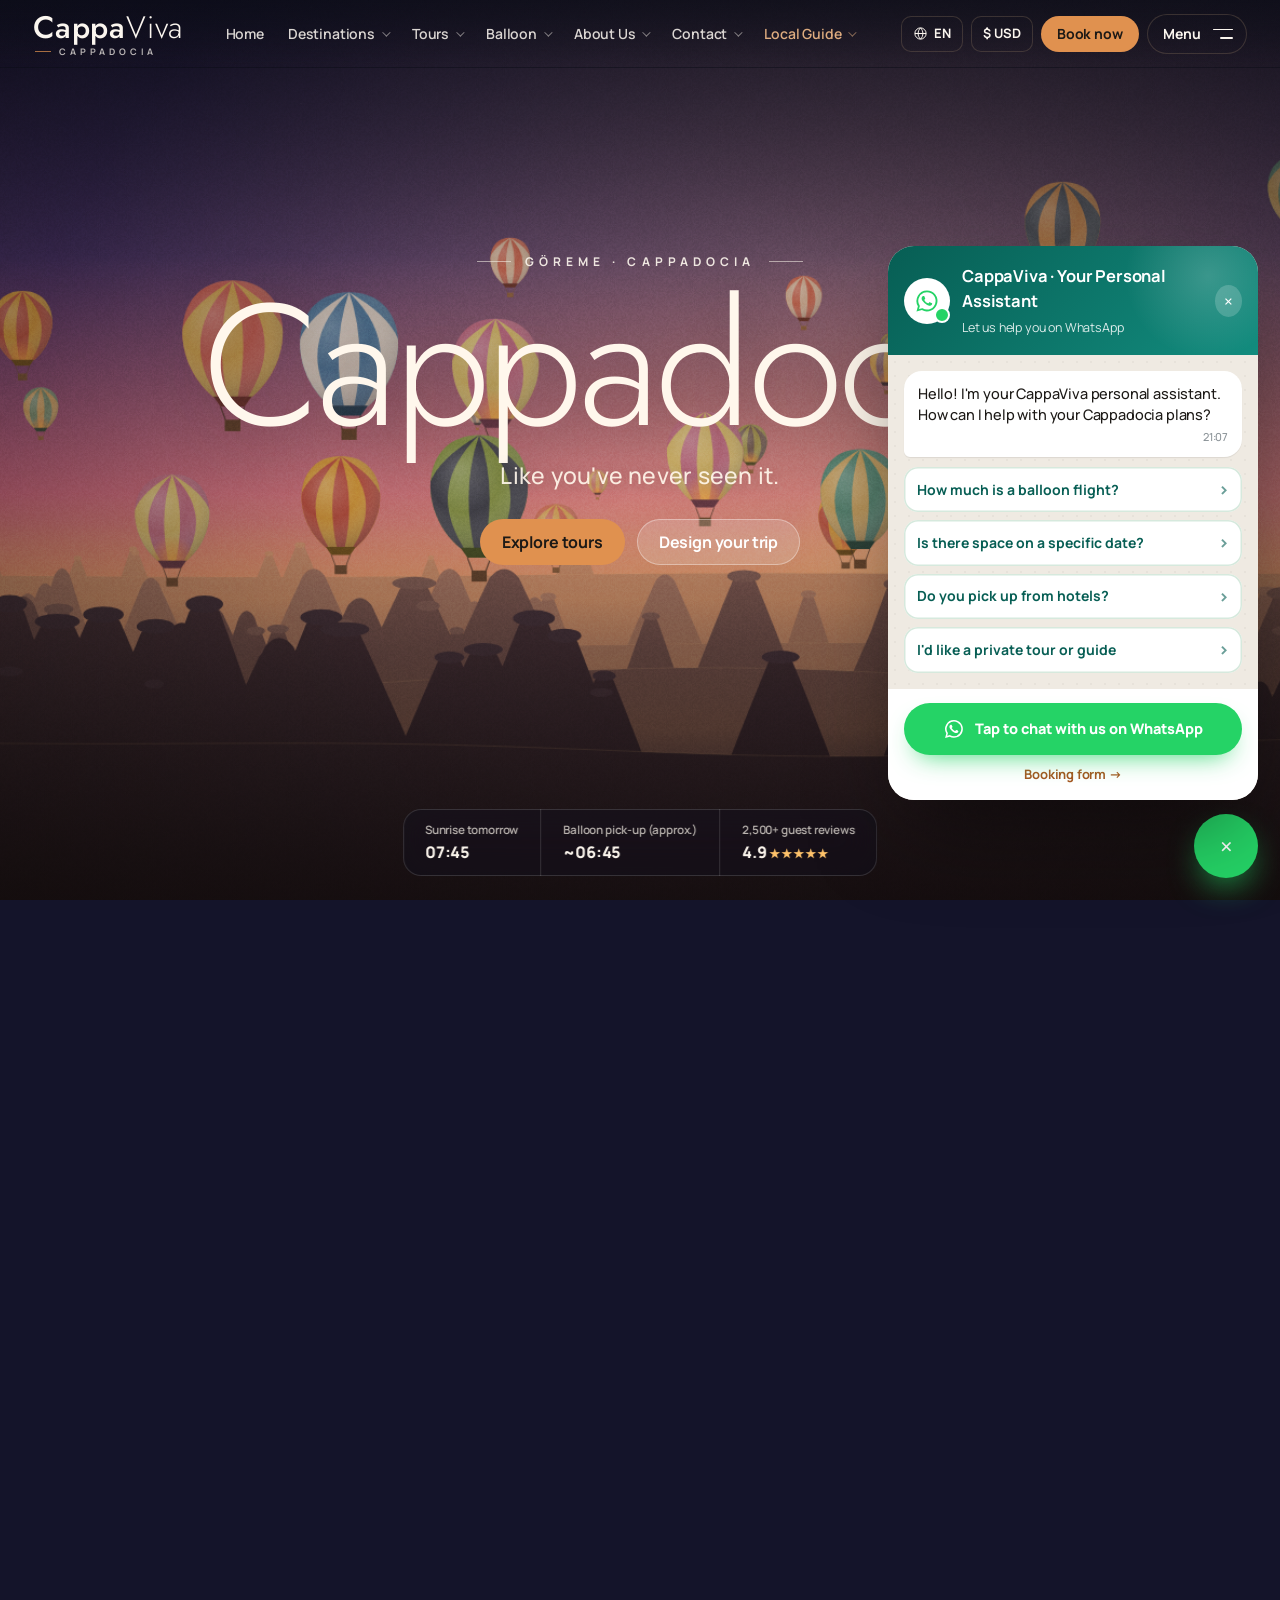
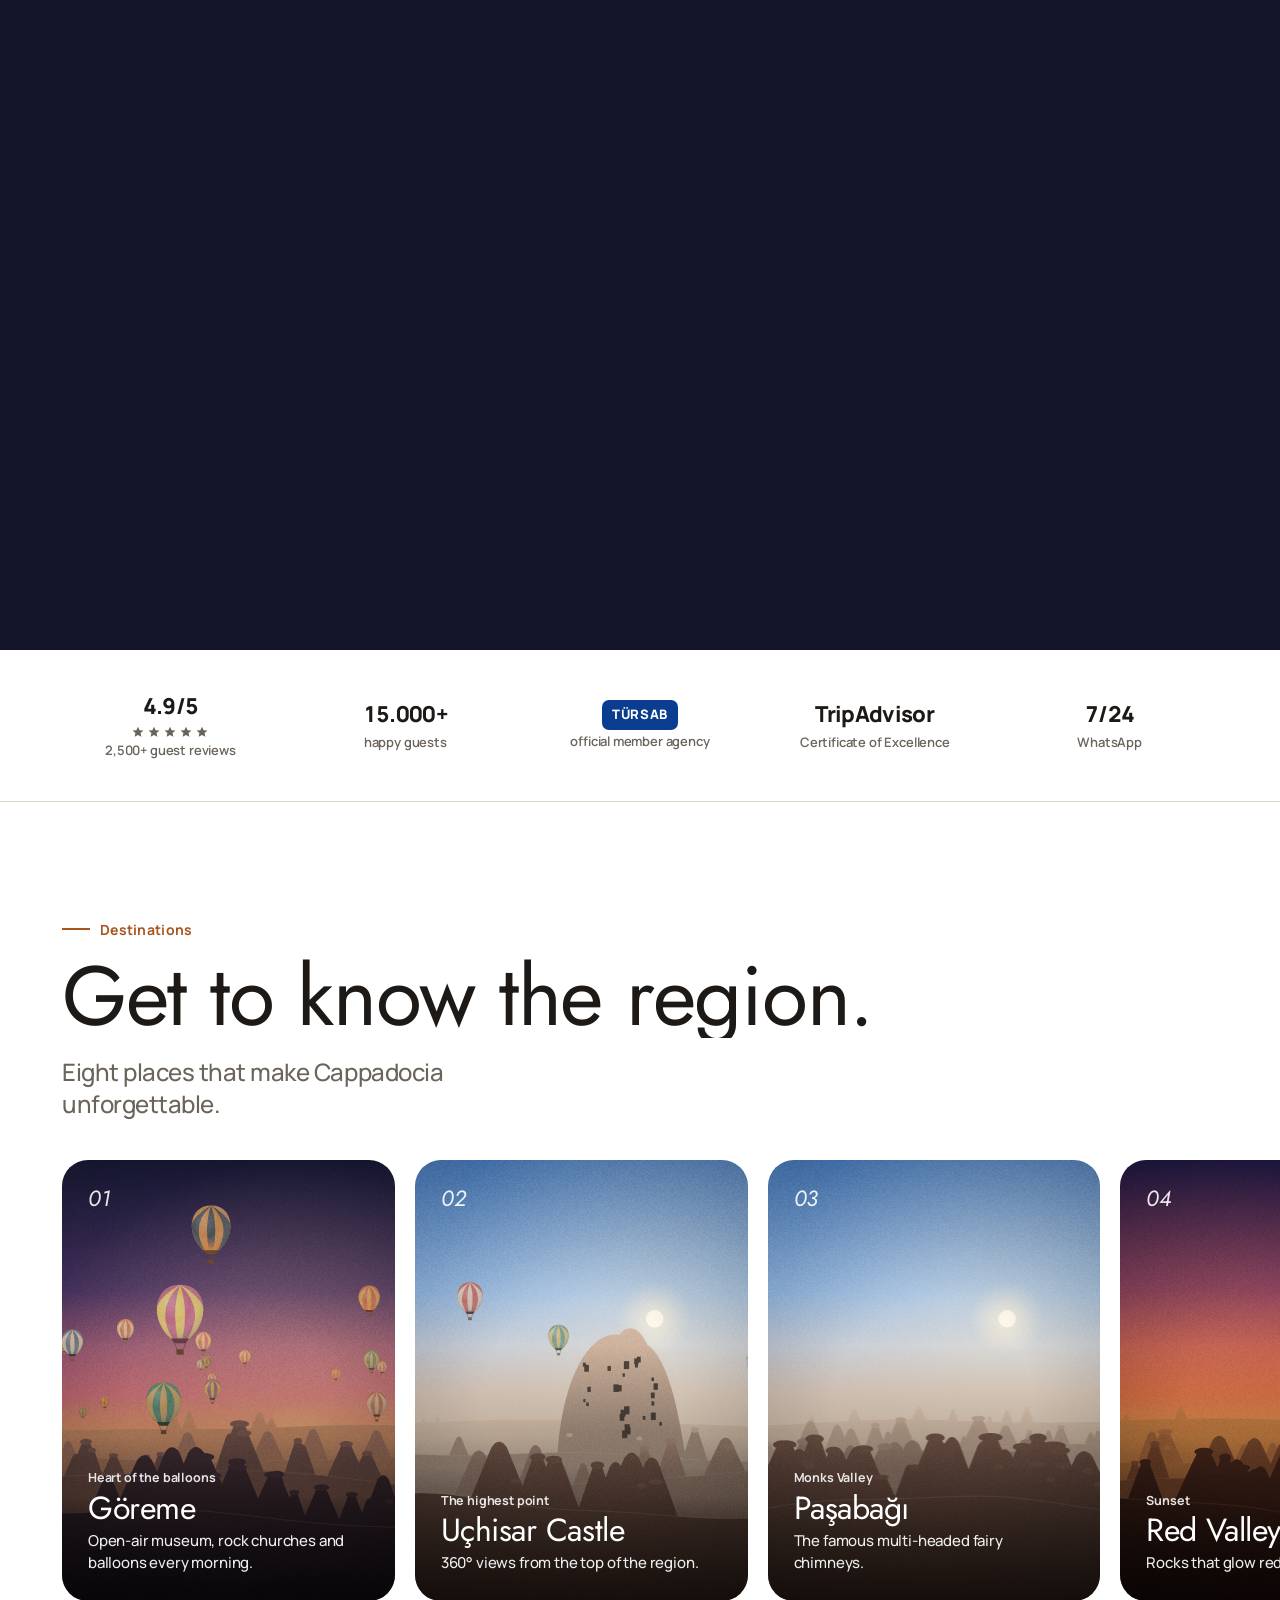
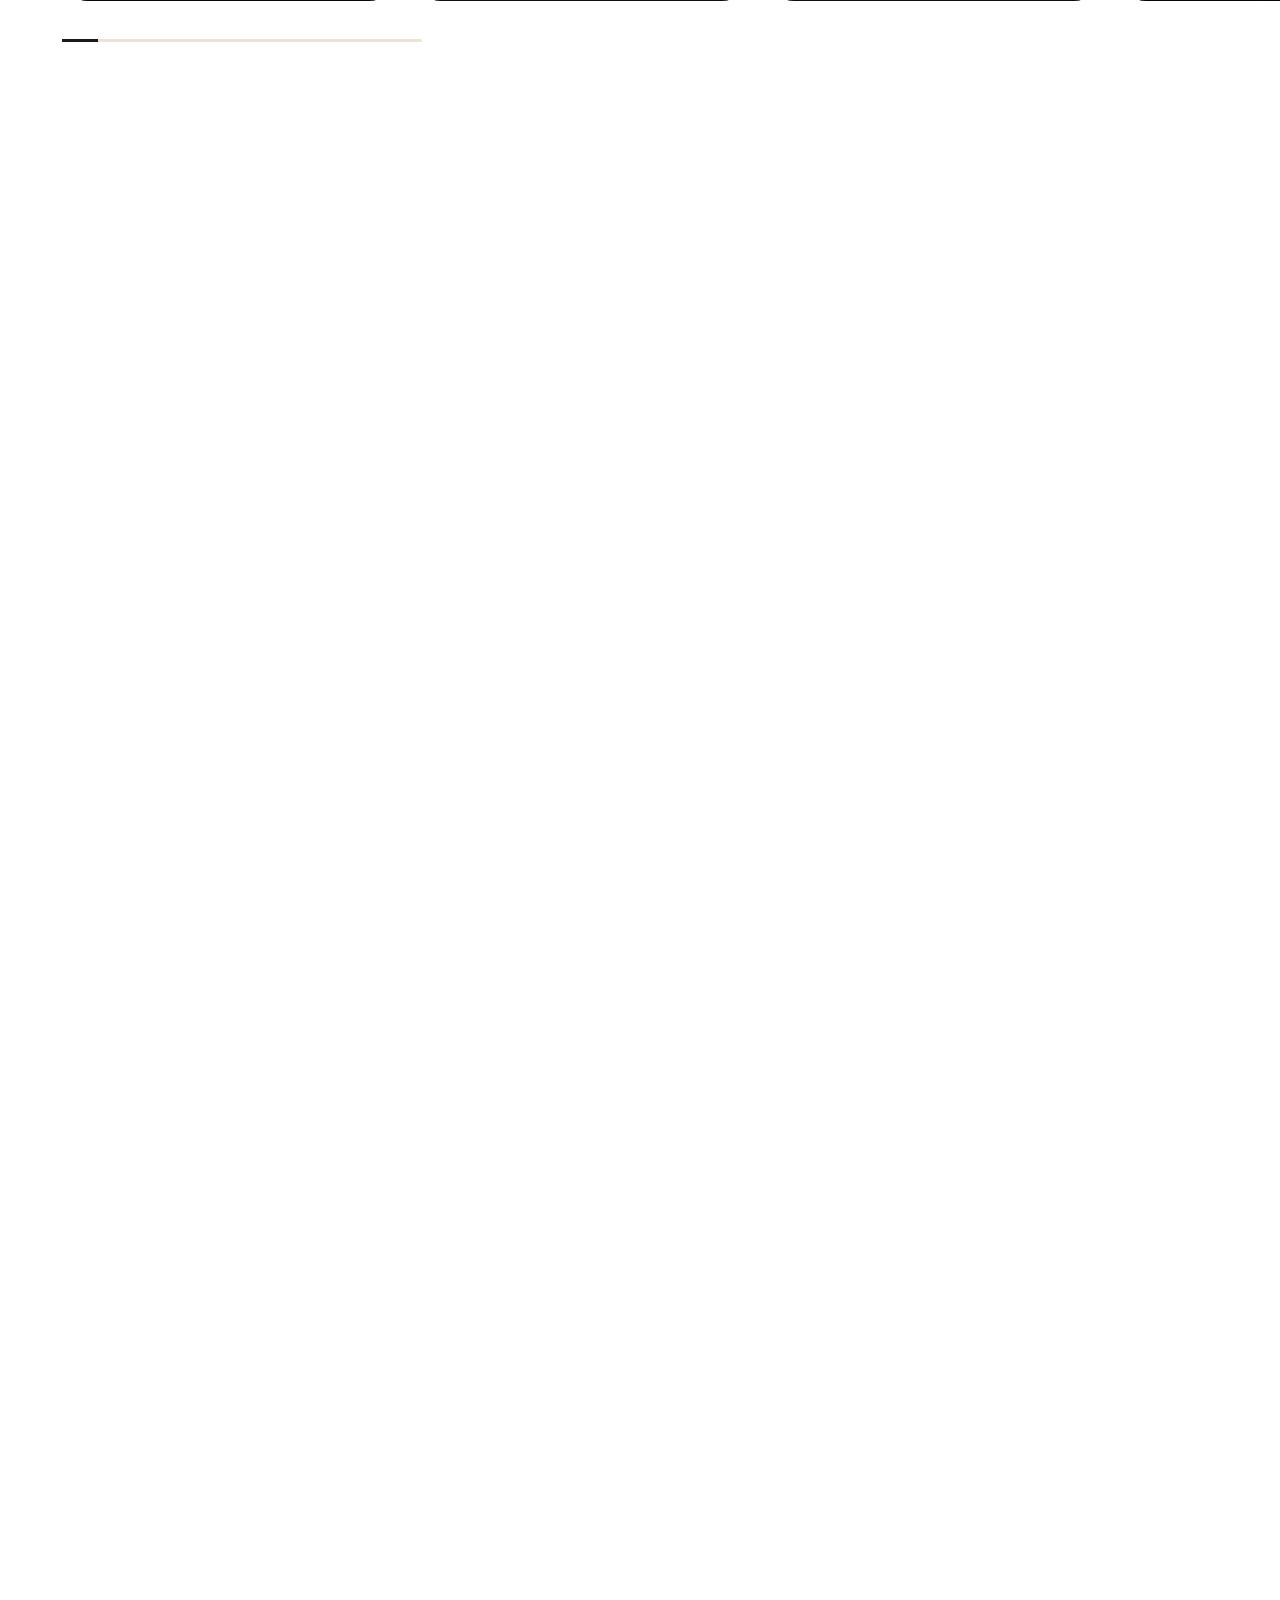
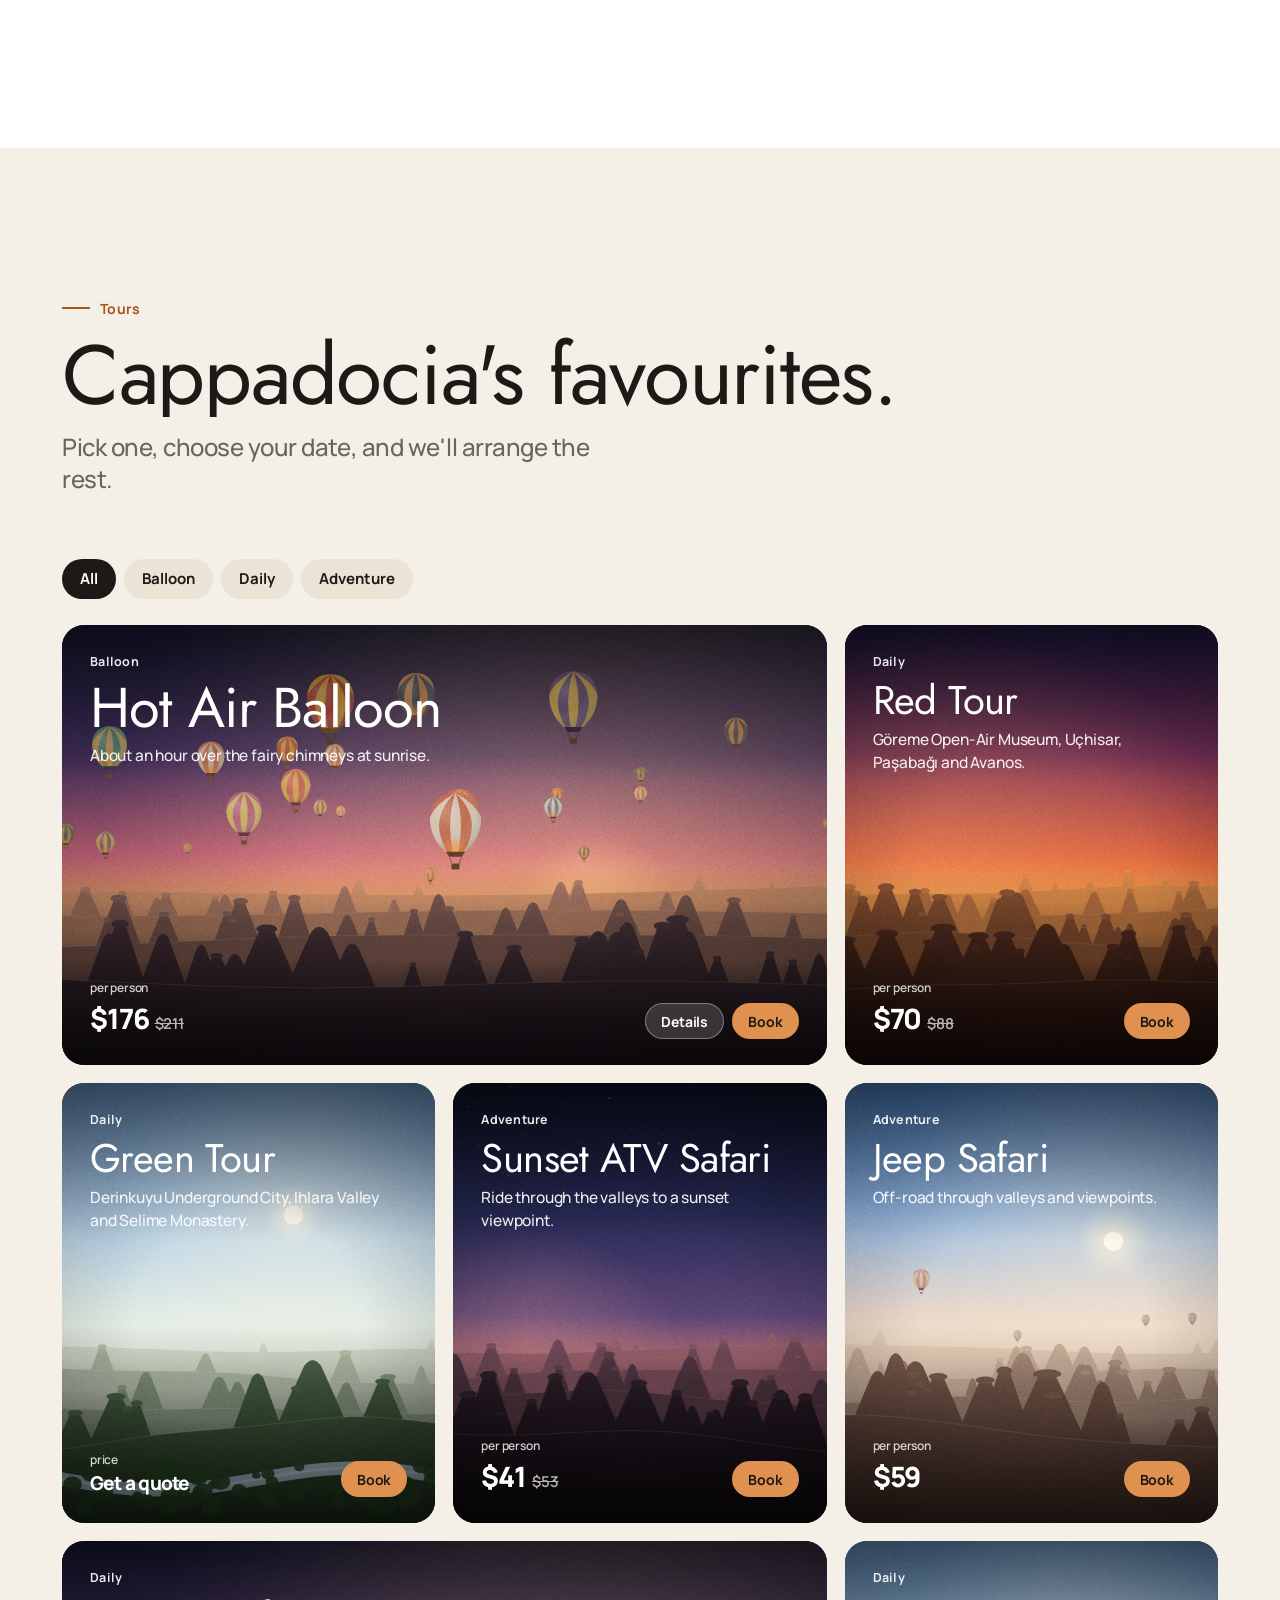
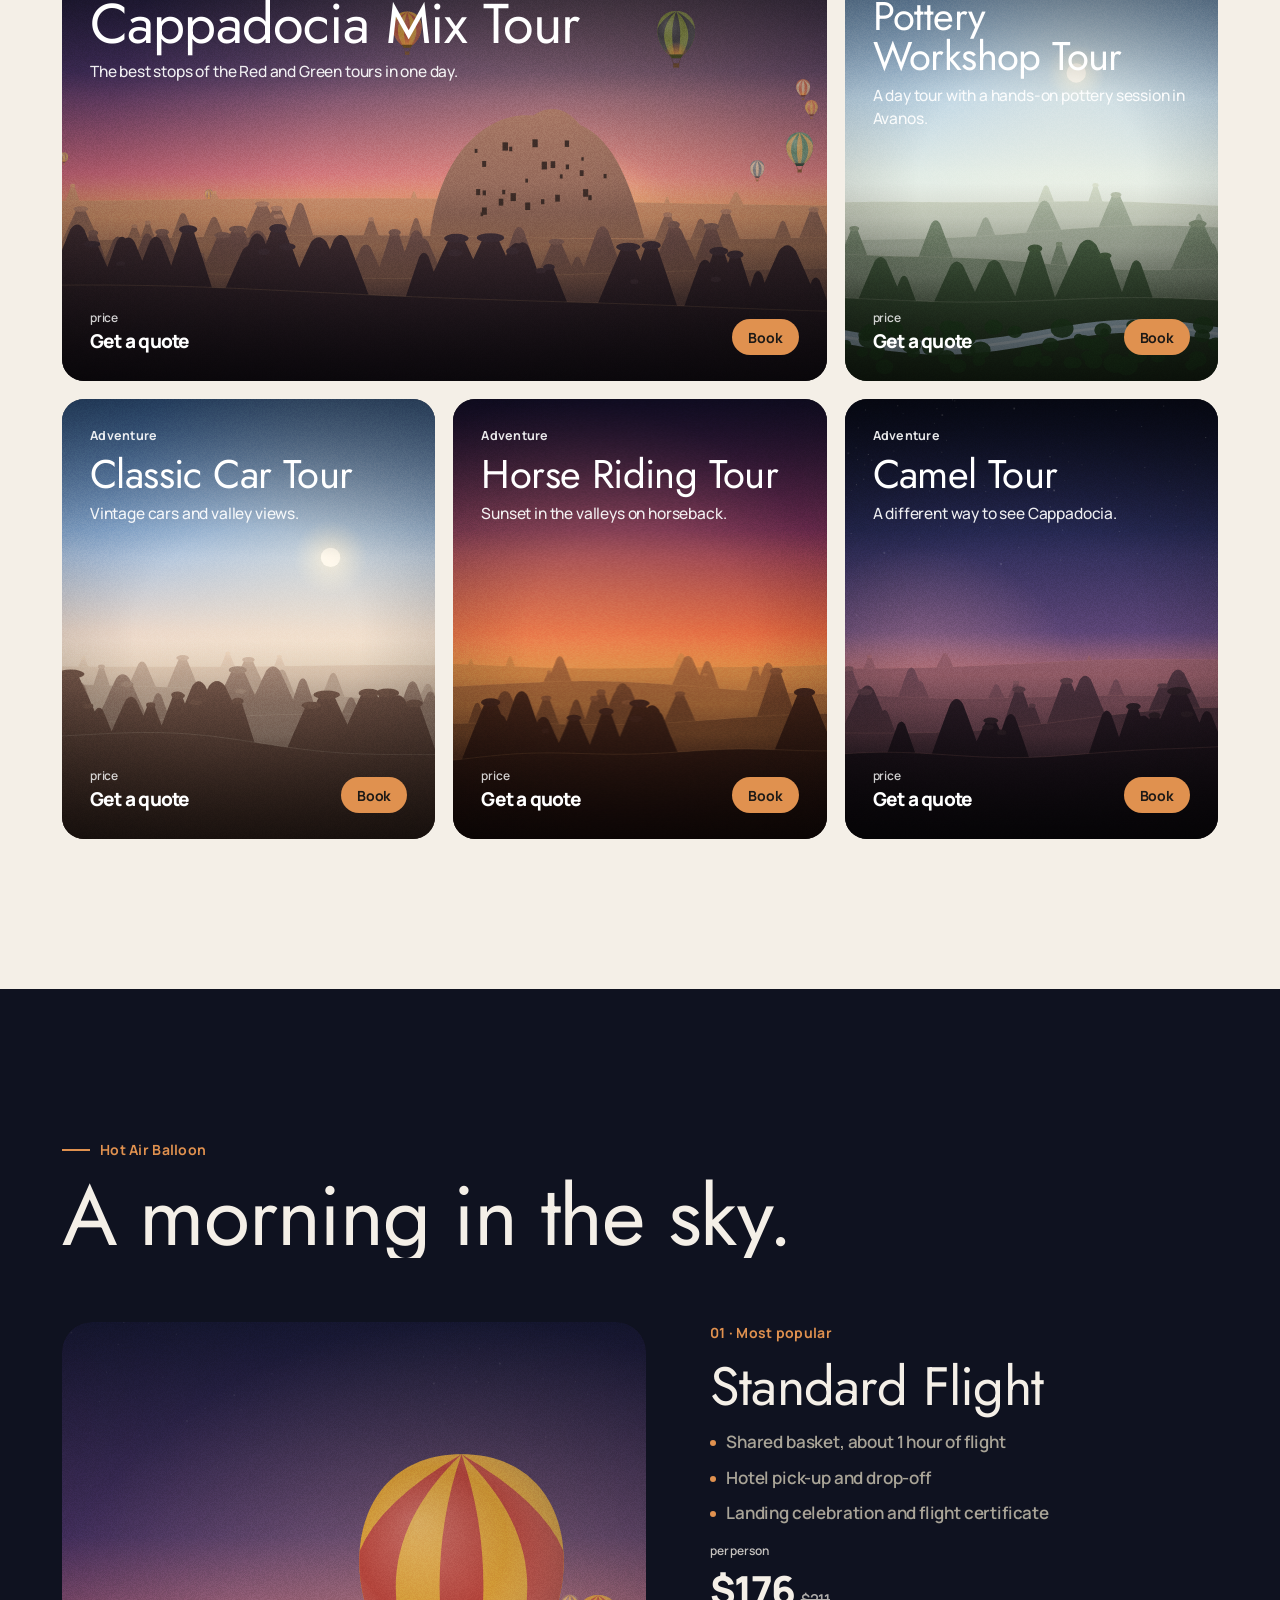
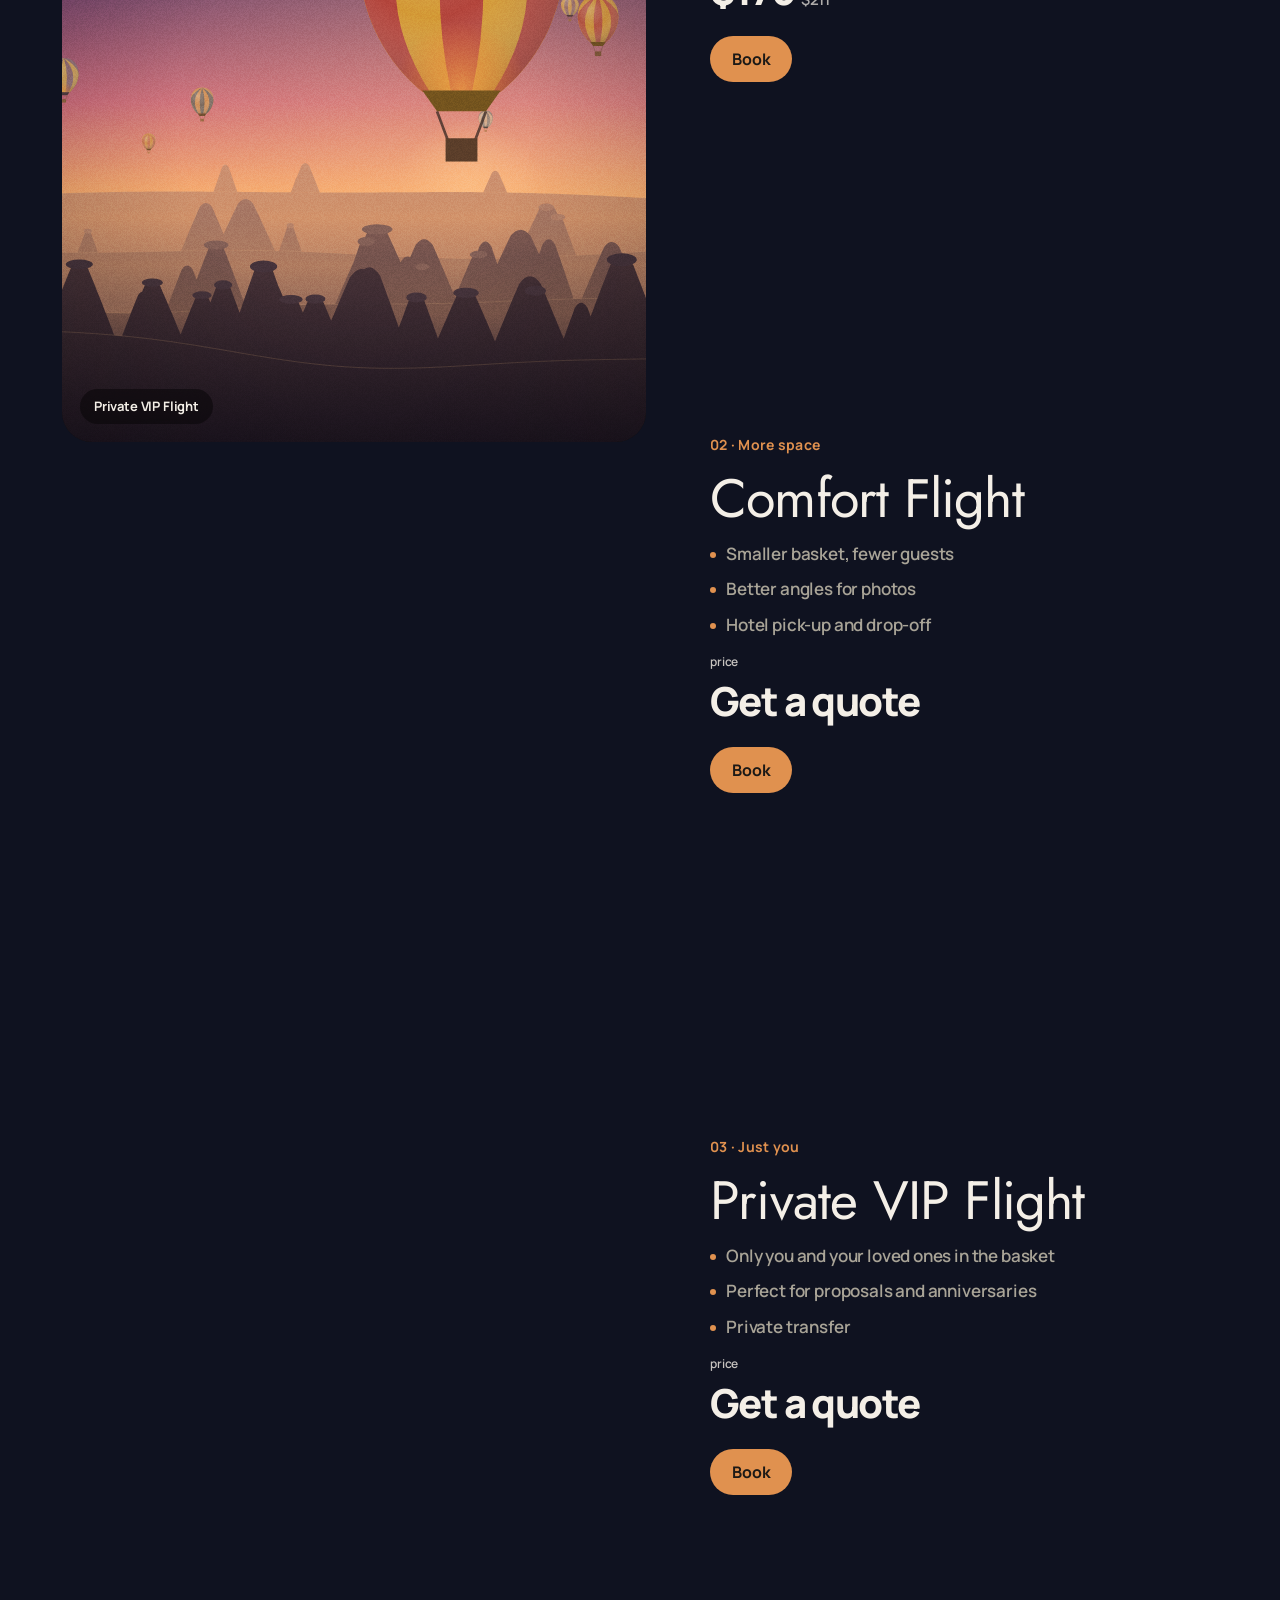
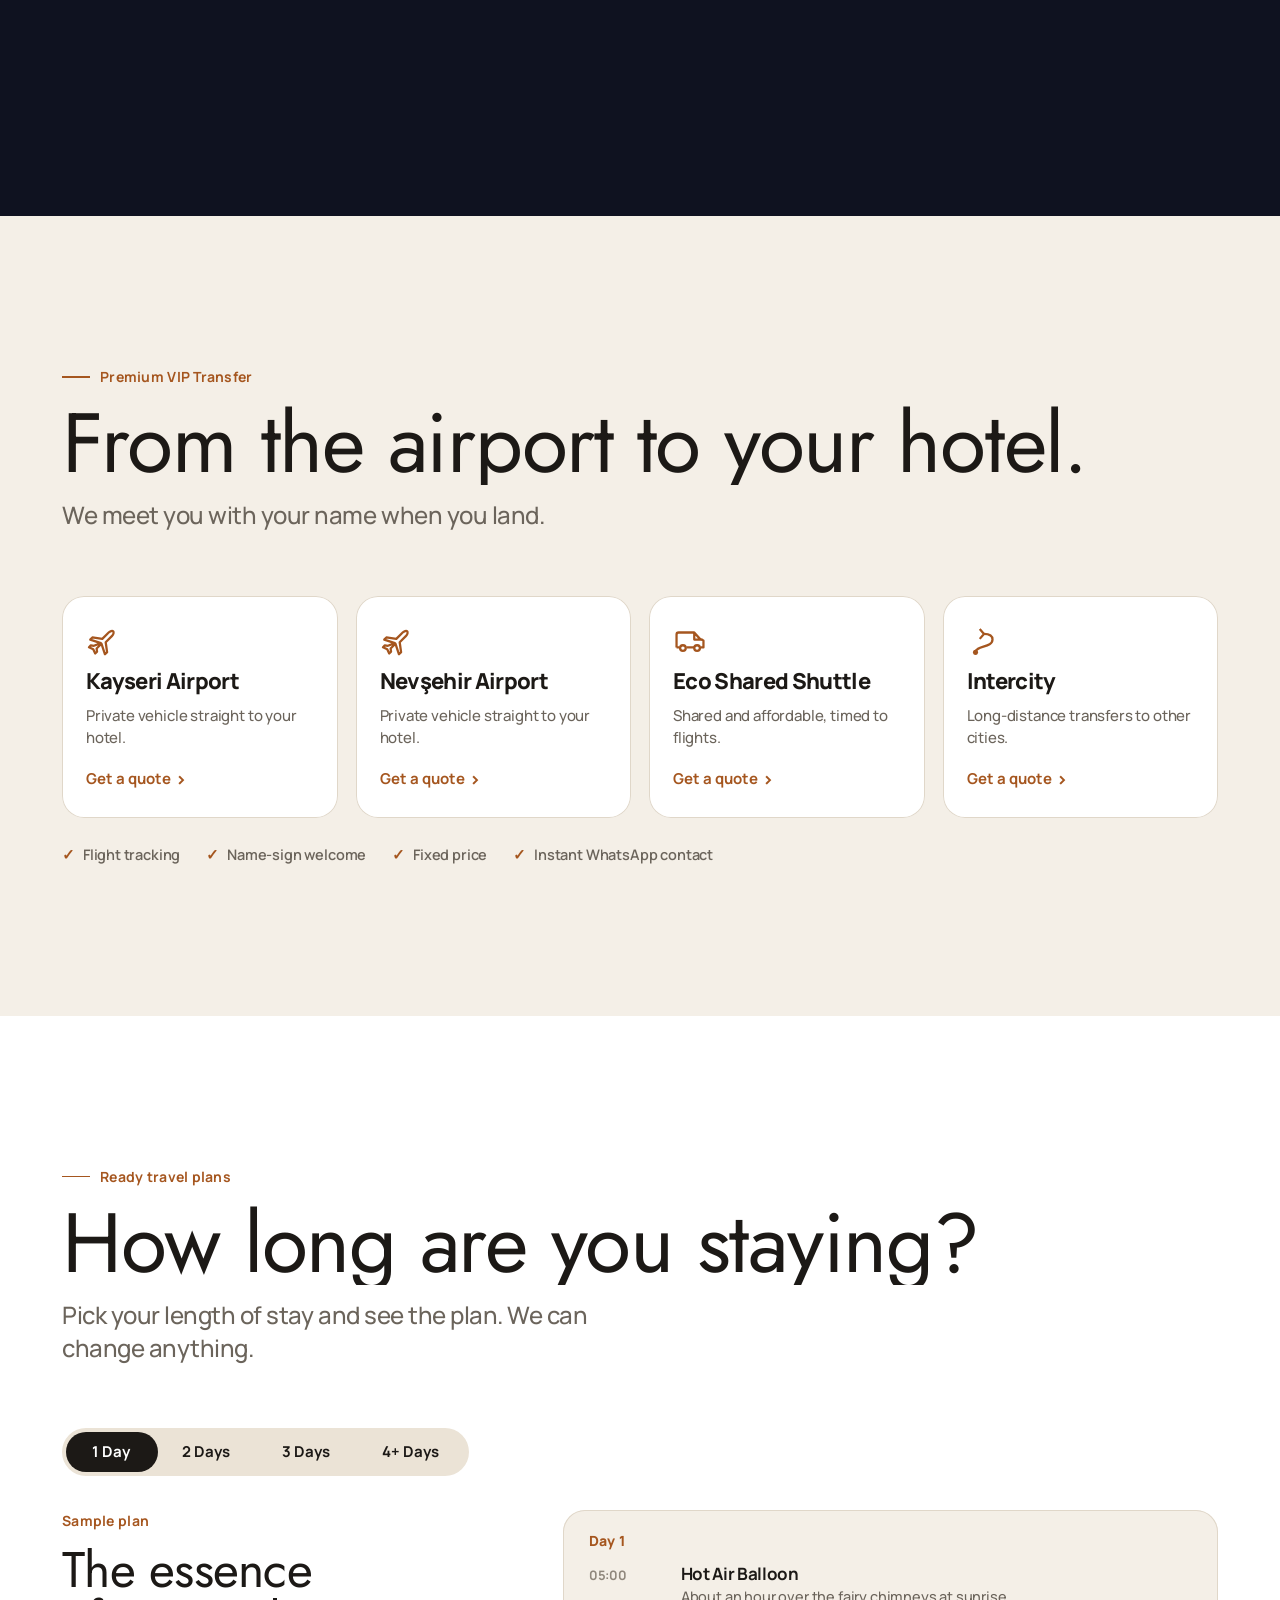
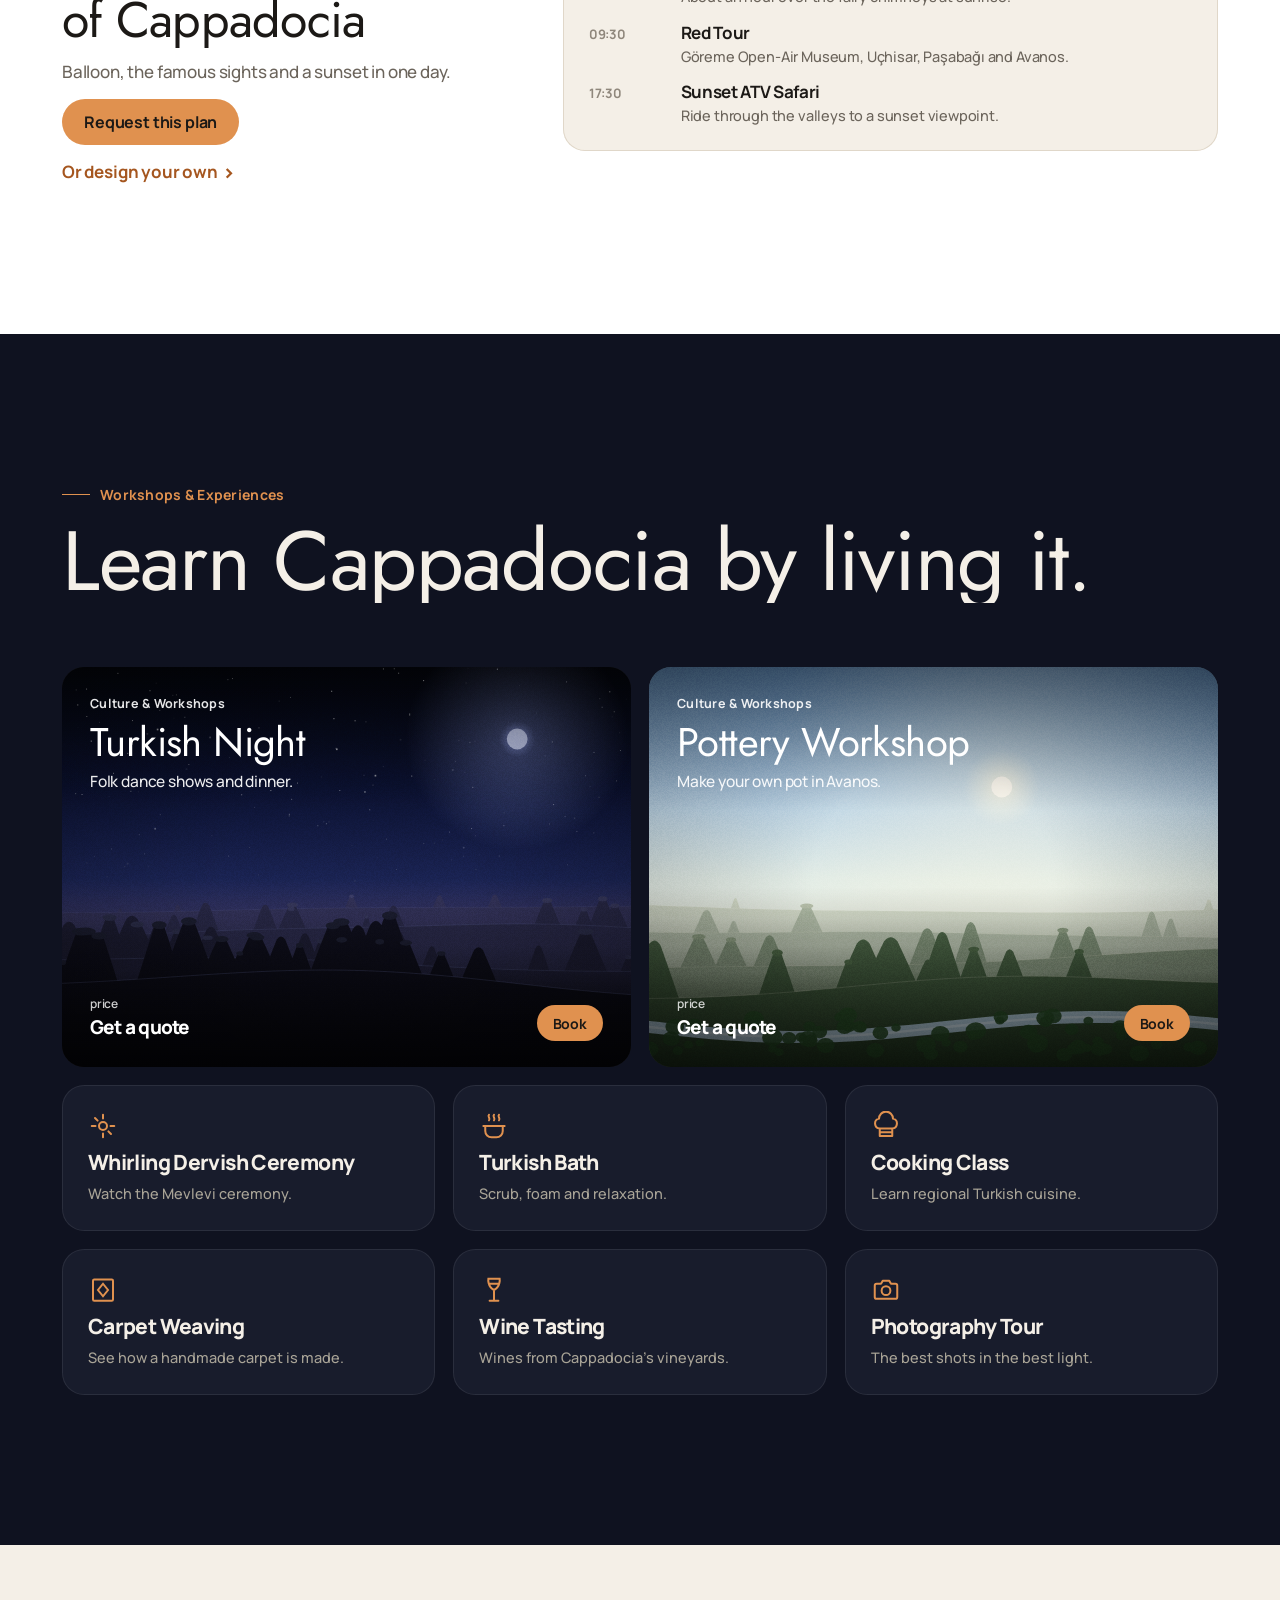
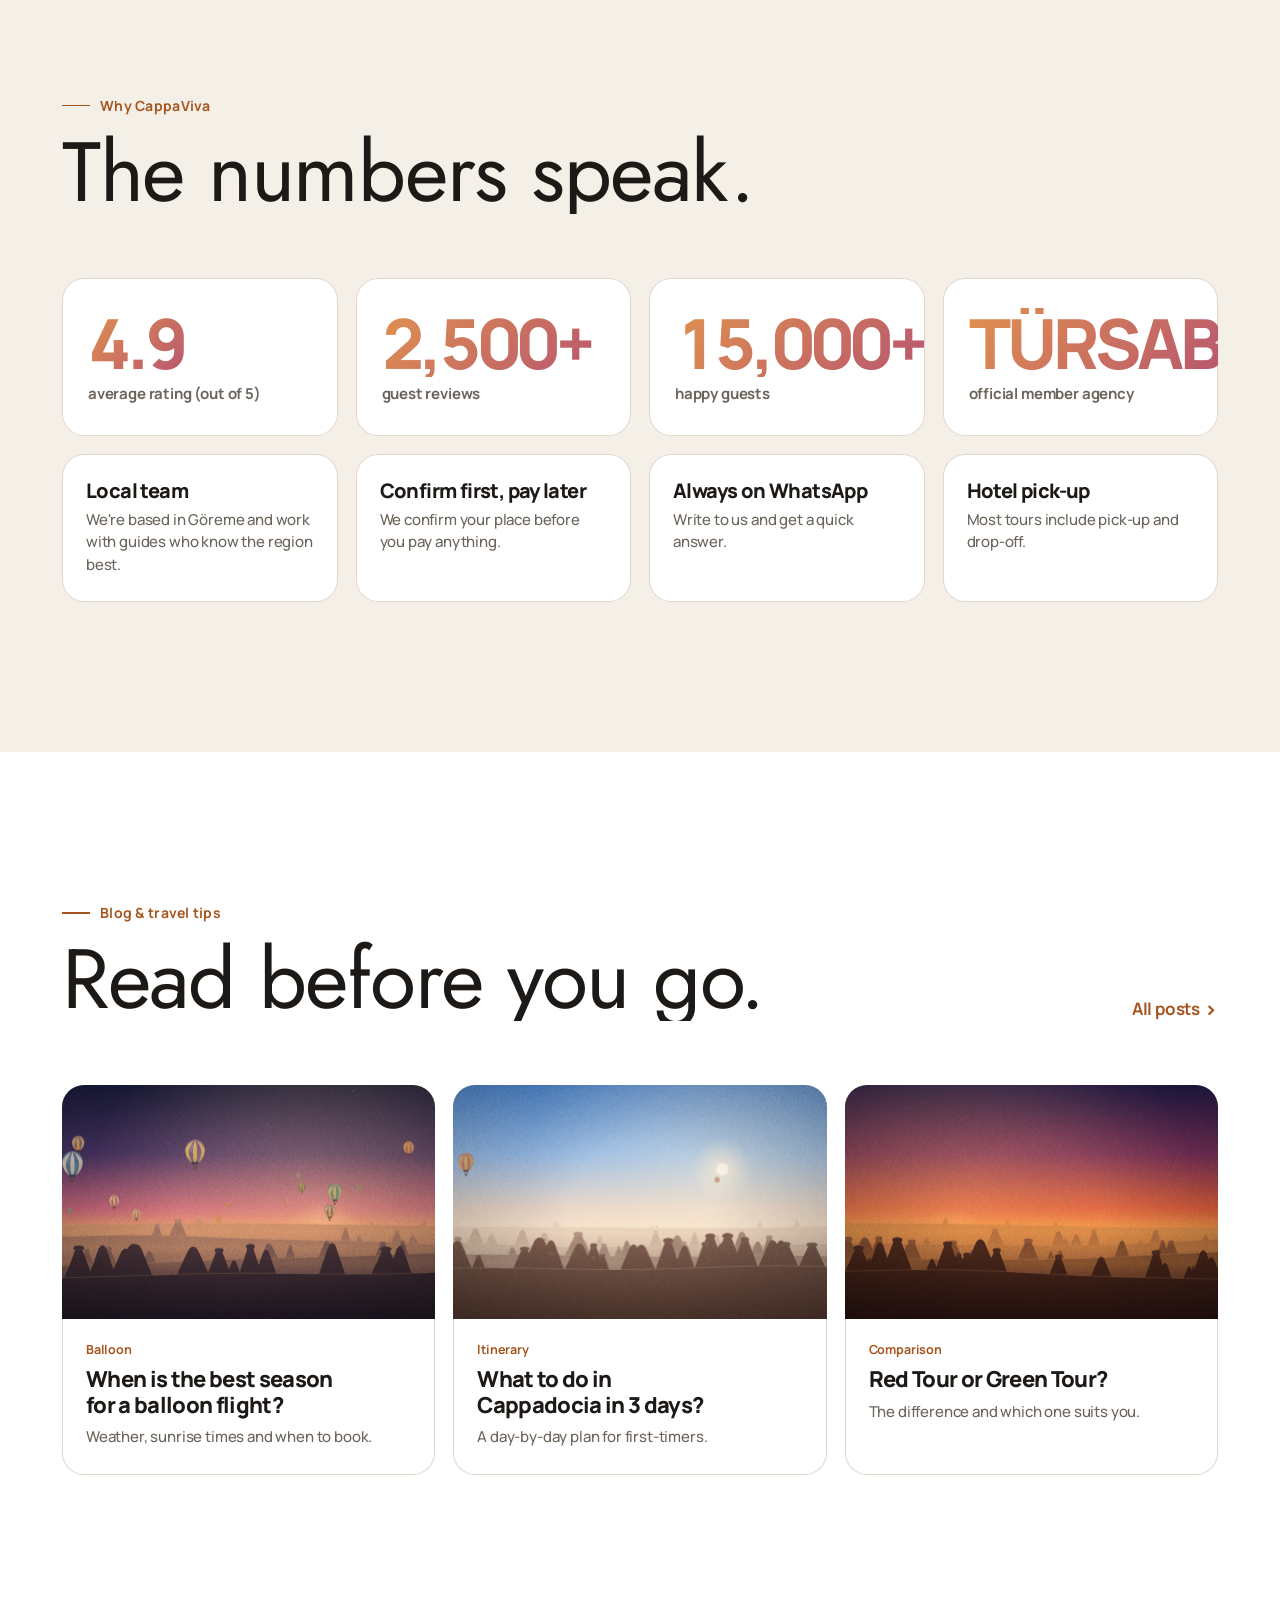
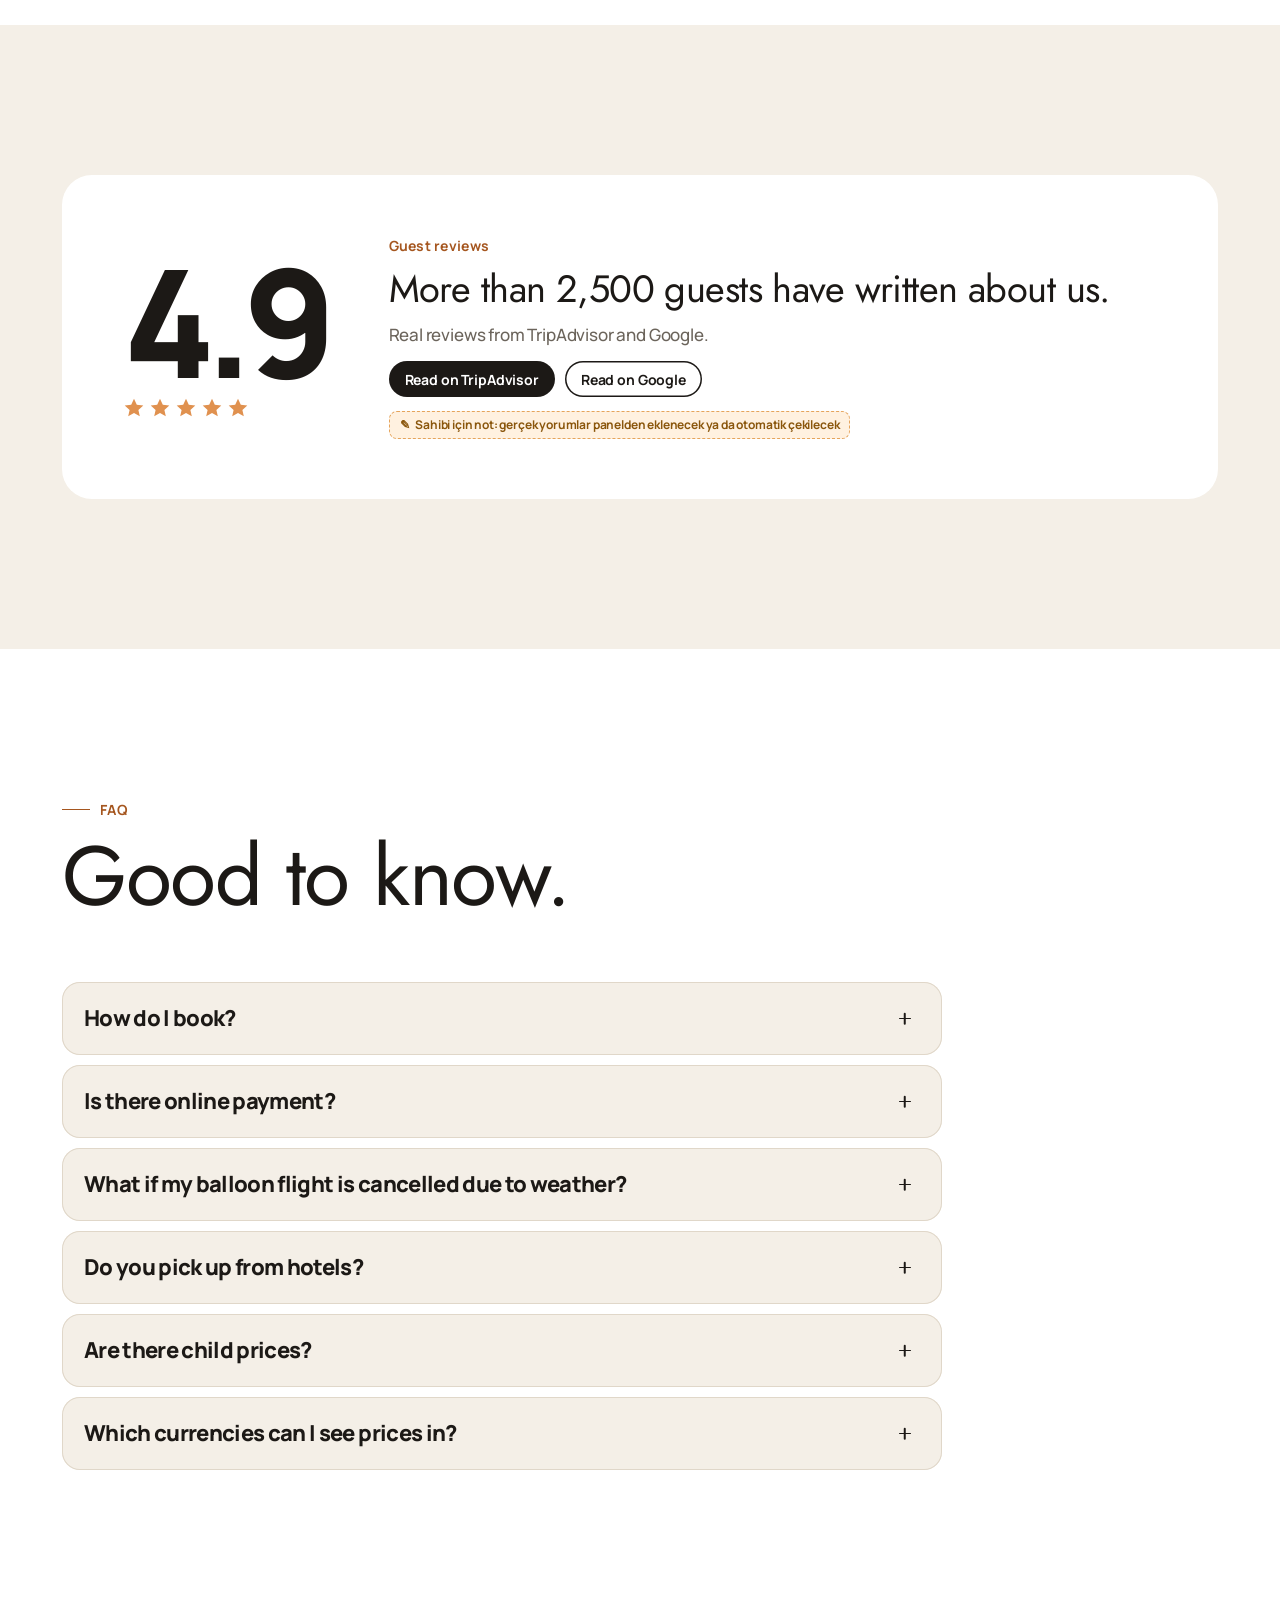
==== index.html @ 3844f974 "Terminal kurulumu" ====
<!doctype html>
<html lang="en" dir="ltr">
<head>
<meta charset="utf-8">
<meta name="viewport" content="width=device-width,initial-scale=1,viewport-fit=cover">
<title>CappaViva</title>
<meta name="description" content="CappaViva — Cappadocia tours, hot air balloon flights, transfers and ready travel plans. Göreme, Türkiye.">
<link rel="preconnect" href="https://fonts.googleapis.com">
<link rel="preconnect" href="https://fonts.gstatic.com" crossorigin>
<link rel="stylesheet" href="https://fonts.googleapis.com/css2?family=Manrope:wght@400;500;600;700;800&family=Jost:ital,wght@0,300;0,400;0,500;0,600;1,300;1,400&family=Noto+Sans+Arabic:wght@400;600;700;800&display=swap">
<link rel="stylesheet" href="assets/css/style.css">
</head>
<body>
<!--BODY-START-->
<svg width="0" height="0" style="position:absolute" aria-hidden="true">
  <defs>
    <symbol id="i-star" viewBox="0 0 24 24"><path fill="currentColor" d="M12 2.8l2.8 6 6.5.7-4.9 4.4 1.4 6.4L12 17l-5.8 3.3 1.4-6.4L2.7 9.5l6.5-.7z"/></symbol>
    <symbol id="i-wa" viewBox="0 0 24 24"><path fill="currentColor" d="M12 2.2a9.7 9.7 0 0 0-8.4 14.6L2.3 21.7l5-1.3A9.7 9.7 0 1 0 12 2.2zm0 17.7a8 8 0 0 1-4.1-1.1l-.3-.2-3 .8.8-2.9-.2-.3A8 8 0 1 1 12 19.9zm4.4-6c-.2-.1-1.4-.7-1.7-.8s-.4-.1-.5.1-.6.8-.8.9-.3.2-.5 0a6.6 6.6 0 0 1-3.3-2.9c-.2-.4.2-.4.7-1.3.1-.2 0-.3 0-.4l-.8-1.8c-.2-.5-.4-.4-.5-.4h-.5a.9.9 0 0 0-.6.3 2.7 2.7 0 0 0-.9 2 4.7 4.7 0 0 0 1 2.5 10.7 10.7 0 0 0 4.1 3.6c1.5.7 2.1.7 2.9.6a2.4 2.4 0 0 0 1.6-1.1 2 2 0 0 0 .1-1.1c0-.1-.2-.2-.4-.3z"/></symbol>
    <symbol id="i-globe" viewBox="0 0 24 24"><g fill="none" stroke="currentColor" stroke-width="1.6"><circle cx="12" cy="12" r="9"/><path d="M3 12h18M12 3c2.6 2.6 3.8 5.6 3.8 9s-1.2 6.4-3.8 9c-2.6-2.6-3.8-5.6-3.8-9S9.4 5.6 12 3z"/></g></symbol>
    <symbol id="i-plane" viewBox="0 0 24 24"><path fill="none" stroke="currentColor" stroke-width="1.6" stroke-linejoin="round" d="M10.5 13.5 3 11l1.5-1.5 7 1L16 6c1-1 2.6-1.4 3.2-.8s.2 2.2-.8 3.2l-4.5 4.5 1 7L13.4 21.4l-2.5-7.5-3.4 3.4.3 2.2-1.3 1.3-1.4-3-3-1.4 1.3-1.3 2.2.3z"/></symbol>
    <symbol id="i-van" viewBox="0 0 24 24"><path fill="none" stroke="currentColor" stroke-width="1.6" stroke-linejoin="round" d="M2.5 16.5V7.5a1.5 1.5 0 0 1 1.5-1.5h11l4 4.5 2.5 1.2v4.8h-2M2.5 16.5h2m5 0h5.5M15 6v5h6"/><circle cx="7" cy="17" r="2" fill="none" stroke="currentColor" stroke-width="1.6"/><circle cx="17" cy="17" r="2" fill="none" stroke="currentColor" stroke-width="1.6"/></symbol>
    <symbol id="i-route" viewBox="0 0 24 24"><path fill="none" stroke="currentColor" stroke-width="1.6" stroke-linecap="round" d="M6 20c0-5 12-3 12-9 0-3-3-4-6-4"/><circle cx="6" cy="20" r="1.8" fill="currentColor"/><path fill="none" stroke="currentColor" stroke-width="1.6" d="M9 3.5 12 7l-3 3.5"/></symbol>
    <symbol id="i-spin" viewBox="0 0 24 24"><path fill="none" stroke="currentColor" stroke-width="1.6" stroke-linecap="round" d="M12 3v3m0 12v3M5.6 5.6l2.1 2.1m8.6 8.6 2.1 2.1M3 12h3m12 0h3"/><circle cx="12" cy="12" r="3.2" fill="none" stroke="currentColor" stroke-width="1.6"/></symbol>
    <symbol id="i-steam" viewBox="0 0 24 24"><path fill="none" stroke="currentColor" stroke-width="1.6" stroke-linecap="round" d="M8 3c-1.5 1.5 1.5 3 0 4.5M12 3c-1.5 1.5 1.5 3 0 4.5M16 3c-1.5 1.5 1.5 3 0 4.5M3.5 12h17M5 12v4a5 5 0 0 0 5 5h4a5 5 0 0 0 5-5v-4"/></symbol>
    <symbol id="i-chef" viewBox="0 0 24 24"><path fill="none" stroke="currentColor" stroke-width="1.6" stroke-linejoin="round" d="M7 14v6h10v-6M7 14a4 4 0 0 1-.6-7.9 5 5 0 0 1 11.2 0A4 4 0 0 1 17 14zM7 17h10"/></symbol>
    <symbol id="i-rug" viewBox="0 0 24 24"><rect x="4" y="3.5" width="16" height="17" rx="1" fill="none" stroke="currentColor" stroke-width="1.6"/><path fill="none" stroke="currentColor" stroke-width="1.6" d="m12 7 4 5-4 5-4-5z"/></symbol>
    <symbol id="i-wine" viewBox="0 0 24 24"><path fill="none" stroke="currentColor" stroke-width="1.6" stroke-linecap="round" d="M7.5 3h9s1 6-4.5 9C6.5 9 7.5 3 7.5 3zM12 12v8.5M8.5 20.5h7M8 7h8"/></symbol>
    <symbol id="i-cam" viewBox="0 0 24 24"><path fill="none" stroke="currentColor" stroke-width="1.6" stroke-linejoin="round" d="M3 8.5A1.5 1.5 0 0 1 4.5 7H8l1.5-2.5h5L16 7h3.5A1.5 1.5 0 0 1 21 8.5v9a1.5 1.5 0 0 1-1.5 1.5h-15A1.5 1.5 0 0 1 3 17.5z"/><circle cx="12" cy="12.5" r="3.5" fill="none" stroke="currentColor" stroke-width="1.6"/></symbol>
    <symbol id="i-balloon" viewBox="0 0 24 24"><path fill="none" stroke="currentColor" stroke-width="1.6" stroke-linejoin="round" d="M12 2.5c-4 0-6.5 3-6.5 6.3 0 3 2.3 5.4 4.4 6.7h4.2c2.1-1.3 4.4-3.7 4.4-6.7 0-3.3-2.5-6.3-6.5-6.3zM12 2.5c-1.6 0-2.7 3-2.7 6.3 0 3 .9 5.4 1.7 6.7M12 2.5c1.6 0 2.7 3 2.7 6.3 0 3-.9 5.4-1.7 6.7M10 15.5l.4 3m3.6-3-.4 3"/><rect x="9.8" y="18.5" width="4.4" height="3" rx=".8" fill="none" stroke="currentColor" stroke-width="1.6"/></symbol>
    <symbol id="i-bed" viewBox="0 0 24 24"><path fill="none" stroke="currentColor" stroke-width="1.6" stroke-linejoin="round" d="M3 18.5V6m0 8h18v4.5M3 11.5h18v2.5M7 11.5V9.5a1.5 1.5 0 0 1 1.5-1.5h2A1.5 1.5 0 0 1 12 9.5v2"/></symbol>
    <symbol id="i-fork" viewBox="0 0 24 24"><path fill="none" stroke="currentColor" stroke-width="1.6" stroke-linecap="round" d="M7 3v6a2 2 0 0 0 4 0V3M9 11v10M16.5 21V3c-2 1-3 3.5-3 7s1 4 3 4"/></symbol>
    <symbol id="i-shield" viewBox="0 0 24 24"><path fill="none" stroke="currentColor" stroke-width="1.6" stroke-linejoin="round" d="M12 3 4.5 6v5.5c0 4.6 3.2 8 7.5 9.5 4.3-1.5 7.5-4.9 7.5-9.5V6zM8.5 12l2.5 2.5 4.5-5"/></symbol>
    <symbol id="i-arrow" viewBox="0 0 16 16"><path fill="none" stroke="currentColor" stroke-width="2" stroke-linecap="round" stroke-linejoin="round" d="M6 3l5 5-5 5"/></symbol>
    <symbol id="i-x" viewBox="0 0 16 16"><path fill="none" stroke="currentColor" stroke-width="2" stroke-linecap="round" d="M3 3l10 10M13 3 3 13"/></symbol>
    <symbol id="i-copy" viewBox="0 0 16 16"><rect x="5" y="5" width="8.5" height="8.5" rx="1.5" fill="none" stroke="currentColor" stroke-width="1.5"/><path fill="none" stroke="currentColor" stroke-width="1.5" d="M3 10.5V3.8A1.3 1.3 0 0 1 4.3 2.5H11"/></symbol>
    <symbol id="i-ig" viewBox="0 0 24 24"><rect x="3.5" y="3.5" width="17" height="17" rx="5" fill="none" stroke="currentColor" stroke-width="1.7"/><circle cx="12" cy="12" r="4" fill="none" stroke="currentColor" stroke-width="1.7"/><circle cx="17.2" cy="6.8" r="1.1" fill="currentColor"/></symbol>
    <symbol id="i-fb" viewBox="0 0 24 24"><path fill="currentColor" d="M13.5 21v-7.5h2.6l.4-3h-3V8.6c0-.9.3-1.5 1.5-1.5h1.6V4.4a21 21 0 0 0-2.4-.1c-2.4 0-4 1.4-4 4.1v2.2H7.6v3h2.6V21z"/></symbol>
    <symbol id="i-yt" viewBox="0 0 24 24"><path fill="currentColor" d="M21.6 7.2a2.5 2.5 0 0 0-1.8-1.8C18.2 5 12 5 12 5s-6.2 0-7.8.4A2.5 2.5 0 0 0 2.4 7.2 26 26 0 0 0 2 12a26 26 0 0 0 .4 4.8 2.5 2.5 0 0 0 1.8 1.8C5.8 19 12 19 12 19s6.2 0 7.8-.4a2.5 2.5 0 0 0 1.8-1.8A26 26 0 0 0 22 12a26 26 0 0 0-.4-4.8zM10 15V9l5.2 3z"/></symbol>
    <symbol id="i-spark" viewBox="0 0 24 24"><path fill="currentColor" d="M12 2l1.8 5.4L19 9l-5.2 1.6L12 16l-1.8-5.4L5 9l5.2-1.6zM19 14l.9 2.6 2.6.9-2.6.9L19 21l-.9-2.6-2.6-.9 2.6-.9z"/></symbol>
  </defs>
</svg>

<div id="page">
<header class="nav on-hero" id="nav">
  <div class="nav-in">
    <a class="wm" href="#top" aria-label="CappaViva"><span class="wm-name">Cappa<i>Viva</i></span><span class="wm-sub">Cappadocia</span></a>
    <ul class="nav-links" id="navLinks">
      <li><a href="#top" data-i18n="nav.home">Home</a></li>
      <li data-mega="dest"><a href="destinasyonlar.html"><span data-i18n="nav.dest">Destinations</span><i class="car"></i></a></li>
      <li data-mega="tours"><a href="#turlar"><span data-i18n="nav.tours">Tours</span><i class="car"></i></a></li>
      <li data-mega="balloon"><a href="#balon"><span data-i18n="nav.balloon">Balloon</span><i class="car"></i></a></li>
      <li data-mega="about"><a href="#hakkimizda"><span data-i18n="nav.about">About Us</span><i class="car"></i></a></li>
      <li data-mega="contact"><a href="#iletisim"><span data-i18n="nav.contact">Contact</span><i class="car"></i></a></li>
      <li data-mega="guide"><a href="#rezervasyon" class="guide" data-book="vip"><span data-i18n="nav.guide">Local Guide</span><i class="car"></i></a></li>
    </ul>
    <div class="nav-tools">
      <div class="pop-wrap" id="langWrap">
        <button class="chip-btn" id="langBtn" aria-haspopup="menu" aria-expanded="false" data-i18n-aria="nav.lang"><svg><use href="#i-globe"/></svg><span id="langCode">EN</span></button>
        <div class="pop" role="menu"><h5 data-i18n="nav.lang">Language</h5><div class="lang-grid" id="langGrid"></div></div>
      </div>
      <div class="pop-wrap cur-btn" id="curWrap">
        <button class="chip-btn" id="curBtn" aria-haspopup="menu" aria-expanded="false" data-i18n-aria="nav.cur"><span id="curCode">€ EUR</span></button>
        <div class="pop" role="menu"><h5 data-i18n="nav.cur">Currency</h5><div class="cur-list" id="curList"></div><p class="note" id="curNote"></p></div>
      </div>
      <a class="btn btn-primary btn-sm" href="#rezervasyon" data-book="" data-i18n="nav.book">Book now</a>
      <button class="menu-btn" id="menuBtn" aria-expanded="false" aria-controls="drawer"><span data-i18n="nav.menu">Menu</span><span class="lines"><i></i><i></i></span></button>
    </div>
  </div>
  <i class="progress" id="progress"></i>
  <div class="mega" id="mega"><div class="mega-in" id="megaIn"></div></div>
</header>
<div class="mega-scrim" id="megaScrim"></div>

<main id="home">
  <!-- 1. HERO -->
  <section class="hero" id="top" aria-label="CappaViva">
    <div class="hero-sticky">
      <canvas id="heroCanvas" aria-hidden="true"></canvas>
      <div class="hero-shade"></div>
      <div class="hero-copy" id="heroCopy">
        <p class="hero-eyebrow" data-i18n="hero.eyebrow">Göreme · Cappadocia</p>
        <h1 class="hero-title"><span data-i18n="hero.title">Cappadocia.</span><span class="hero-sub" data-i18n="hero.sub">Like you've never seen it.</span></h1>
        <div class="hero-ctas">
          <a class="btn btn-primary" href="#turlar" data-i18n="hero.cta1">Explore tours</a>
          <a class="btn btn-glass" href="#planla" data-i18n="hero.cta2">Design your trip</a>
        </div>
      </div>
      <div class="hero-msg" id="heroMsg"><p data-i18n="hero.msg">Rise with hundreds of balloons as the sun comes up.</p></div>
      <div class="scroll-cue" id="cue"></div>
      <div class="hero-bar" id="heroBar">
        <div><small data-i18n="ft.sunrise"></small><b data-live="sun">—</b></div>
        <div><small data-i18n="ft.pickup"></small><b data-live="pick">—</b></div>
        <div data-live-wrap="temp" hidden><small data-i18n="wx.temp"></small><b data-live="temp">—</b></div>
        <div data-live-wrap="wind" hidden><small data-i18n="wx.wind"></small><b data-live="wind">—</b></div>
        <div><small data-i18n="trust.rating"></small><b>4.9 <span class="st">★★★★★</span></b></div>
      </div>
    </div>
  </section>

  <!-- 2. GÜVEN BARI -->
  <section class="trust" aria-label="Trust">
    <div class="c trust-in">
      <div><strong class="tnum">4.9/5</strong><span class="stars" aria-hidden="true"><svg><use href="#i-star"/></svg><svg><use href="#i-star"/></svg><svg><use href="#i-star"/></svg><svg><use href="#i-star"/></svg><svg><use href="#i-star"/></svg></span><span data-i18n="trust.rating">2,500+ guest reviews</span></div>
      <div><strong class="tnum">15.000+</strong><span data-i18n="trust.guests">happy guests</span></div>
      <div><span class="tursab-mini" data-tursab-logo><span class="badge-t">TÜRSAB</span></span><span data-i18n="trust.tursab">official member agency</span></div>
      <div><strong>TripAdvisor</strong><span data-i18n="trust.ta">Certificate of Excellence</span></div>
      <div><strong class="tnum">7/24</strong><span>WhatsApp</span></div>
    </div>
  </section>

  <!-- 3. DESTİNASYONLAR -->
  <section class="dest" id="destinasyonlar">
    <div class="dest-sticky" id="destSticky">
      <div class="c">
        <div class="sec-head" style="margin-bottom:34px">
          <span class="eyebrow" data-i18n="dest.eyebrow">Destinations</span>
          <div class="row-head"><h2 class="h2" data-i18n="dest.title">Get to know the region.</h2><p class="lede" data-i18n="dest.sub"></p></div>
        </div>
      </div>
      <div class="dest-track-wrap" id="destWrap"><div class="dest-track" id="destTrack"></div></div>
      <div class="c"><div class="dest-bar"><i id="destBar"></i></div></div>
    </div>
  </section>

  <!-- 4. TURLAR -->
  <section class="tours sec" id="turlar">
    <div class="c">
      <div class="sec-head rv">
        <span class="eyebrow" data-i18n="tours.eyebrow">Tours</span>
        <h2 class="h2" data-i18n="tours.title">Cappadocia's favourites.</h2>
        <p class="lede" data-i18n="tours.sub"></p>
      </div>
      <div class="filters" id="filters" role="group">
        <button aria-pressed="true" data-f="all" data-i18n="f.all">All</button>
        <button aria-pressed="false" data-f="balloon" data-i18n="f.balloon">Balloon</button>
        <button aria-pressed="false" data-f="daily" data-i18n="f.daily">Daily</button>
        <button aria-pressed="false" data-f="adv" data-i18n="f.adv">Adventure</button>
      </div>
      <div class="tgrid" id="tgrid"></div>
    </div>
  </section>

  <!-- 5. BALON -->
  <section class="bstory sec dark" id="balon">
    <div class="c">
      <div class="sec-head rv">
        <span class="eyebrow" data-i18n="bal.eyebrow">Hot Air Balloon</span>
        <h2 class="h2" data-i18n="bal.title">A morning in the sky.</h2>
      </div>
      <div class="bgrid">
        <div class="bvis" id="bvis">
          <div class="media on" data-img="bal-std" data-scene='{"p":"dawn","seed":31,"balloons":30,"chim":1}'></div>
          <div class="media" data-img="bal-cmf" data-scene='{"p":"morning","seed":44,"balloons":14,"chim":1.2}'></div>
          <div class="media" data-img="bal-vip" data-scene='{"p":"dawn","seed":57,"balloons":6,"chim":0.9,"big":true}'></div>
          <span class="bchip" id="bchip"></span>
        </div>
        <div class="tiers" id="tiers">
          <div class="tier on" data-i="0">
            <span class="eyebrow">01 · <span data-i18n="b.std.k"></span></span>
            <h3 data-i18n="b.std.n">Standard Flight</h3>
            <ul><li data-i18n="b.std.1"></li><li data-i18n="b.std.2"></li><li data-i18n="b.std.3"></li></ul>
            <div class="price"><small data-i18n="c.pp"></small><div><b data-eur="150"></b><s data-eur="180"></s></div></div>
            <div><button class="btn btn-primary" data-book="balon-std" data-i18n="c.book">Book</button></div>
          </div>
          <div class="tier" data-i="1">
            <span class="eyebrow">02 · <span data-i18n="b.cmf.k"></span></span>
            <h3 data-i18n="b.cmf.n">Comfort Flight</h3>
            <ul><li data-i18n="b.cmf.1"></li><li data-i18n="b.cmf.2"></li><li data-i18n="b.std.2"></li></ul>
            <div class="price ask"><small data-i18n="c.price"></small><b data-i18n="c.ask"></b></div>
            <div><button class="btn btn-primary" data-book="balon-cmf" data-i18n="c.book">Book</button></div>
          </div>
          <div class="tier" data-i="2">
            <span class="eyebrow">03 · <span data-i18n="b.vip.k"></span></span>
            <h3 data-i18n="b.vip.n">Private VIP Flight</h3>
            <ul><li data-i18n="b.vip.1"></li><li data-i18n="b.vip.2"></li><li data-i18n="b.vip.3"></li></ul>
            <div class="price ask"><small data-i18n="c.price"></small><b data-i18n="c.ask"></b></div>
            <div><button class="btn btn-primary" data-book="balon-vip" data-i18n="c.book">Book</button></div>
          </div>
        </div>
      </div>
    </div>
  </section>

  <!-- 6. TRANSFER -->
  <section class="trans sec" id="transfer">
    <div class="c">
      <div class="sec-head rv">
        <span class="eyebrow" data-i18n="tr.eyebrow">Premium VIP Transfer</span>
        <h2 class="h2" data-i18n="tr.title">From the airport to your hotel.</h2>
        <p class="lede" data-i18n="tr.sub"></p>
      </div>
      <div class="tr-grid">
        <div class="tr rv"><svg><use href="#i-plane"/></svg><h3 data-i18n="x.kayseri.n"></h3><p data-i18n="x.private.p"></p><button class="link" data-book="x-kayseri" data-i18n="c.ask"></button></div>
        <div class="tr rv"><svg><use href="#i-plane"/></svg><h3 data-i18n="x.nevsehir.n"></h3><p data-i18n="x.private.p"></p><button class="link" data-book="x-nevsehir" data-i18n="c.ask"></button></div>
        <div class="tr rv"><svg><use href="#i-van"/></svg><h3 data-i18n="x.shuttle.n"></h3><p data-i18n="x.shuttle.p"></p><button class="link" data-book="x-shuttle" data-i18n="c.ask"></button></div>
        <div class="tr rv"><svg><use href="#i-route"/></svg><h3 data-i18n="x.city.n"></h3><p data-i18n="x.city.p"></p><button class="link" data-book="x-city" data-i18n="c.ask"></button></div>
      </div>
      <div class="tr-note"><span data-i18n="tr.n1"></span><span data-i18n="tr.n2"></span><span data-i18n="tr.n3"></span><span data-i18n="tr.n4"></span></div>
    </div>
  </section>

  <!-- 7. HAZIR PLANLAR -->
  <section class="plans sec" id="planlar">
    <div class="c">
      <div class="sec-head rv">
        <span class="eyebrow" data-i18n="pl.eyebrow">Ready travel plans</span>
        <h2 class="h2" data-i18n="pl.title">How long are you staying?</h2>
        <p class="lede" data-i18n="pl.sub"></p>
      </div>
      <div class="seg" role="tablist" id="seg">
        <span class="seg-ind" id="segInd"></span>
        <button role="tab" aria-selected="true" data-plan="0" data-i18n="pl.t1">1 Day</button>
        <button role="tab" aria-selected="false" data-plan="1" data-i18n="pl.t2">2 Days</button>
        <button role="tab" aria-selected="false" data-plan="2" data-i18n="pl.t3">3 Days</button>
        <button role="tab" aria-selected="false" data-plan="3" data-i18n="pl.t4">4+ Days</button>
      </div>
      <div class="plan-panel" id="planPanel" role="tabpanel"></div>
    </div>
  </section>

  <!-- 8. WORKSHOPLAR -->
  <section class="ws sec dark" id="atolyeler">
    <div class="c">
      <div class="sec-head rv">
        <span class="eyebrow" data-i18n="ws.eyebrow">Workshops & Experiences</span>
        <h2 class="h2" data-i18n="ws.title">Learn Cappadocia by living it.</h2>
      </div>
      <div class="ws-feature">
        <article class="tile rv-s"><div class="media" data-img="gece" data-scene='{"p":"night","seed":71,"chim":1.2}'></div><div class="tile-top"><span class="tile-tag" data-i18n="dr.culture"></span><h3 data-i18n="w.gece.n"></h3><p data-i18n="w.gece.p"></p></div><div class="tile-bot"><div class="price ask"><small data-i18n="c.price"></small><b data-i18n="c.ask"></b></div><button class="btn btn-primary btn-sm" data-book="gece" data-i18n="c.book"></button></div></article>
        <article class="tile rv-s"><div class="media" data-img="comlek" data-scene='{"p":"green","seed":74,"chim":0.5,"river":true}'></div><div class="tile-top"><span class="tile-tag" data-i18n="dr.culture"></span><h3 data-i18n="w.comlek.n"></h3><p data-i18n="w.comlek.p"></p></div><div class="tile-bot"><div class="price ask"><small data-i18n="c.price"></small><b data-i18n="c.ask"></b></div><button class="btn btn-primary btn-sm" data-book="comlek" data-i18n="c.book"></button></div></article>
      </div>
      <div class="ws-grid">
        <button class="xcard rv" data-book="sema"><svg><use href="#i-spin"/></svg><h3 data-i18n="w.sema.n"></h3><p data-i18n="w.sema.p"></p><span class="go" data-i18n="c.book"></span></button>
        <button class="xcard rv" data-book="hamam"><svg><use href="#i-steam"/></svg><h3 data-i18n="w.hamam.n"></h3><p data-i18n="w.hamam.p"></p><span class="go" data-i18n="c.book"></span></button>
        <button class="xcard rv" data-book="yemek"><svg><use href="#i-chef"/></svg><h3 data-i18n="w.yemek.n"></h3><p data-i18n="w.yemek.p"></p><span class="go" data-i18n="c.book"></span></button>
        <button class="xcard rv" data-book="hali"><svg><use href="#i-rug"/></svg><h3 data-i18n="w.hali.n"></h3><p data-i18n="w.hali.p"></p><span class="go" data-i18n="c.book"></span></button>
        <button class="xcard rv" data-book="sarap"><svg><use href="#i-wine"/></svg><h3 data-i18n="w.sarap.n"></h3><p data-i18n="w.sarap.p"></p><span class="go" data-i18n="c.book"></span></button>
        <button class="xcard rv" data-book="foto"><svg><use href="#i-cam"/></svg><h3 data-i18n="w.foto.n"></h3><p data-i18n="w.foto.p"></p><span class="go" data-i18n="c.book"></span></button>
      </div>
    </div>
  </section>

  <!-- 9. NEDEN BİZ -->
  <section class="why sec" id="hakkimizda">
    <div class="c">
      <div class="sec-head rv">
        <span class="eyebrow" data-i18n="why.eyebrow">Why CappaViva</span>
        <h2 class="h2" data-i18n="why.title">The numbers speak.</h2>
      </div>
      <div class="stats">
        <div class="stat rv"><strong class="tnum" data-count="4.9" data-dec="1">4.9</strong><span data-i18n="why.s1"></span></div>
        <div class="stat rv"><strong class="tnum" data-count="2500" data-suf="+">2,500+</strong><span data-i18n="why.s2"></span></div>
        <div class="stat rv"><strong class="tnum" data-count="15000" data-suf="+">15,000+</strong><span data-i18n="why.s3"></span></div>
        <div class="stat rv"><strong>TÜRSAB</strong><span data-i18n="why.s4"></span></div>
      </div>
      <div class="reasons">
        <div class="reason rv"><h3 data-i18n="why.r1.n"></h3><p data-i18n="why.r1.p"></p></div>
        <div class="reason rv"><h3 data-i18n="why.r2.n"></h3><p data-i18n="why.r2.p"></p></div>
        <div class="reason rv"><h3 data-i18n="why.r3.n"></h3><p data-i18n="why.r3.p"></p></div>
        <div class="reason rv"><h3 data-i18n="why.r4.n"></h3><p data-i18n="why.r4.p"></p></div>
      </div>
    </div>
  </section>

  <!-- 10. BLOG -->
  <section class="blog sec" id="blog">
    <div class="c">
      <div class="sec-head rv">
        <span class="eyebrow" data-i18n="blog.eyebrow">Blog & travel tips</span>
        <div class="row-head"><h2 class="h2" data-i18n="blog.title">Read before you go.</h2><a class="link" href="#blog" data-i18n="blog.all">All posts</a></div>
      </div>
      <div class="bl-grid">
        <a class="post rv" href="#blog"><div class="ph"><div class="media" data-img="blog1" data-scene='{"p":"dawn","seed":81,"balloons":16,"chim":1}'></div></div><div class="post-b"><small data-i18n="bp1.k"></small><h3 data-i18n="bp1.t"></h3><p data-i18n="bp1.p"></p></div></a>
        <a class="post rv" href="#blog"><div class="ph"><div class="media" data-img="blog2" data-scene='{"p":"morning","seed":82,"balloons":2,"chim":1.8}'></div></div><div class="post-b"><small data-i18n="bp2.k"></small><h3 data-i18n="bp2.t"></h3><p data-i18n="bp2.p"></p></div></a>
        <a class="post rv" href="#blog"><div class="ph"><div class="media" data-img="blog3" data-scene='{"p":"sunset","seed":83,"chim":1.3}'></div></div><div class="post-b"><small data-i18n="bp3.k"></small><h3 data-i18n="bp3.t"></h3><p data-i18n="bp3.p"></p></div></a>
      </div>
    </div>
  </section>

  <!-- 11. YORUMLAR -->
  <section class="reviews sec" id="yorumlar">
    <div class="c">
      <div class="rv-box rv">
        <div class="rv-score"><strong class="tnum">4.9</strong><span class="stars" aria-hidden="true"><svg><use href="#i-star"/></svg><svg><use href="#i-star"/></svg><svg><use href="#i-star"/></svg><svg><use href="#i-star"/></svg><svg><use href="#i-star"/></svg></span></div>
        <div class="rv-text">
          <span class="eyebrow" data-i18n="rv.eyebrow">Guest reviews</span>
          <h3 data-i18n="rv.title"></h3>
          <p data-i18n="rv.p"></p>
          <div class="rv-acts">
            <a class="btn btn-dark btn-sm" href="https://www.tripadvisor.com/Search?q=CappaViva%20Goreme" target="_blank" rel="noopener" data-i18n="rv.ta"></a>
            <a class="btn btn-line btn-sm" href="https://www.google.com/search?q=CappaViva+G%C3%B6reme+reviews" target="_blank" rel="noopener" data-i18n="rv.g"></a>
          </div>
          <span class="owner">Sahibi için not: gerçek yorumlar panelden eklenecek ya da otomatik çekilecek</span>
        </div>
      </div>
    </div>
  </section>

  <!-- 12. SSS -->
  <section class="faq sec" id="sss">
    <div class="c">
      <div class="sec-head rv">
        <span class="eyebrow" data-i18n="faq.eyebrow">FAQ</span>
        <h2 class="h2" data-i18n="faq.title">Good to know.</h2>
      </div>
      <div class="faq-list" id="faqList"></div>
    </div>
  </section>

  <!-- 13. HARİTA / BİZİ BULUN -->
  <section class="contact sec dark" id="iletisim">
    <div class="c">
      <div class="sec-head rv">
        <span class="eyebrow" data-i18n="ct.eyebrow">Find us</span>
        <h2 class="h2"><span data-i18n="ct.title"></span><br><span data-i18n="ct.sub"></span></h2>
      </div>
      <div class="ct-grid">
        <div class="ct-list">
          <div class="ct-item"><div><small data-i18n="ct.wa"></small><b class="tnum" data-phone></b></div><div class="acts"><button class="chipbtn" data-copy-phone><svg width="14" height="14"><use href="#i-copy"/></svg><span data-i18n="ct.copy"></span></button><a class="chipbtn wa" data-wa-link target="_blank" rel="noopener">WhatsApp</a></div></div>
          <div class="ct-item"><div><small data-i18n="ct.mail"></small><b data-email></b></div><div class="acts"><button class="chipbtn" data-copy-email><svg width="14" height="14"><use href="#i-copy"/></svg><span data-i18n="ct.copy"></span></button></div></div>
          <div class="ct-item"><div><small data-i18n="ct.addr"></small><b data-i18n="ct.addrV"></b></div></div>
        </div>
        <div class="map">
          <svg viewBox="0 0 600 460" preserveAspectRatio="xMidYMid slice" id="mapSvg" role="img" aria-label="Cappadocia map"></svg>
          <span class="mnote" data-i18n="ct.schem"></span>
          <a class="btn btn-glass btn-sm mlink" href="https://www.google.com/maps/search/?api=1&query=G%C3%B6reme%2C%20Nev%C5%9Fehir" target="_blank" rel="noopener" data-i18n="ct.maps"></a>
        </div>
      </div>
    </div>
  </section>

  <!-- 14. PLANINI TASARLA (AI ASİSTAN) -->
  <section class="planner sec" id="planla">
    <div class="c pl-grid">
      <div class="pl-intro rv">
        <span class="eyebrow" data-i18n="ai.eyebrow">Smart trip assistant</span>
        <h2 class="h2" data-i18n="ai.title">Design your own trip.</h2>
        <p class="lede" data-i18n="ai.sub"></p>
        <ul class="pl-feats"><li data-i18n="ai.date"></li><li data-i18n="ai.q3"></li><li data-i18n="ai.total"></li></ul>
      </div>
      <div class="bot" id="bot"></div>
    </div>
  </section>

  <!-- 15. ORTAKLAR -->
  <section class="partners sec" id="ortaklar">
    <div class="c">
      <div class="sec-head rv">
        <span class="eyebrow" data-i18n="pt.eyebrow">Partners</span>
        <h2 class="h2" data-i18n="pt.title">Stronger together.</h2>
        <p class="lede" data-i18n="pt.sub"></p>
      </div>
      <div class="pt-grid">
        <div class="pt rv"><svg><use href="#i-balloon"/></svg><h3 data-i18n="pt.c1"></h3><div class="slot"><i></i><i></i><i></i></div></div>
        <div class="pt rv"><svg><use href="#i-bed"/></svg><h3 data-i18n="pt.c2"></h3><div class="slot"><i></i><i></i><i></i></div></div>
        <div class="pt rv"><svg><use href="#i-fork"/></svg><h3 data-i18n="pt.c3"></h3><div class="slot"><i></i><i></i><i></i></div></div>
        <div class="pt rv"><svg><use href="#i-van"/></svg><h3 data-i18n="pt.c4"></h3><div class="slot"><i></i><i></i><i></i></div></div>
      </div>
      <div class="pt-foot"><span class="owner">Sahibi için not: partner logoları panelden eklenecek</span><a class="btn btn-dark" data-partner target="_blank" rel="noopener" data-i18n="pt.cta"></a></div>
    </div>
    <div class="marquee" aria-hidden="true"><div class="marquee-in" id="marquee"></div></div>
  </section>

  <!-- 16. BÜLTEN -->
  <section class="news" id="bulten">
    <div class="c">
      <div class="news-box rv">
        <div><h2 data-i18n="nl.title">Be the first to hear about offers.</h2><p data-i18n="nl.sub"></p></div>
        <form class="news-form" id="newsForm"><input id="newsMail" type="email" required data-i18n-ph="nl.ph" data-i18n-aria="nl.ph"><button class="btn btn-primary" type="submit" data-i18n="nl.btn">Subscribe</button></form>
      </div>
    </div>
  </section>

  <!-- 17. TÜRSAB BARI -->
  <section class="tbar" aria-label="TÜRSAB">
    <div class="c tbar-in">
      <div class="tbar-l"><span class="tlogo" data-tursab-logo>TÜRSAB</span><div><b data-i18n="tb.member"></b><small><span data-i18n="tb.no"></span> <span id="tursabNo">—</span> · <a class="link" href="https://www.tursab.org.tr" target="_blank" rel="noopener" data-i18n="tb.verify"></a></small></div></div>
      <div class="tbar-r"><span><svg><use href="#i-shield"/></svg><span data-i18n="ft.pol3"></span></span><span><svg><use href="#i-star"/></svg>TripAdvisor · <span data-i18n="trust.ta"></span></span></div>
    </div>
  </section>
</main>

<!-- REZERVASYON SAYFASI -->
<section class="bview" id="bview" hidden aria-labelledby="bvTitle">
  <div class="c">
    <div class="bv-top">
      <div><a class="link back" href="#top" id="bvBack" data-i18n="bk.back">Back to home</a><h1 id="bvTitle" data-i18n="bk.title" style="margin-top:14px">Booking request</h1><p data-i18n="bk.sub"></p></div>
    </div>
    <div class="bv-steps" id="bvSteps"></div>
    <div class="bv-grid">
      <div class="bv-card" id="bvCard"></div>
      <aside class="sumcard" id="sumCard" aria-live="polite"></aside>
    </div>
  </div>
</section>

<!-- 18. FOOTER -->
<footer>
  <div class="c">
    <div class="ft-top">
      <div class="ft-brand">
        <span class="wm"><span class="wm-name">Cappa<i>Viva</i></span><span class="wm-sub">Cappadocia</span></span>
        <p data-i18n="ft.tagline">Modern Cappadocia travel experience.</p>
        <div class="ft-social"><a href="#" aria-label="Instagram"><svg><use href="#i-ig"/></svg></a><a href="#" aria-label="Facebook"><svg><use href="#i-fb"/></svg></a><a href="#" aria-label="YouTube"><svg><use href="#i-yt"/></svg></a></div>
      </div>
      <div><h4 data-i18n="ft.explore"></h4><ul><li><a href="#destinasyonlar" data-i18n="nav.dest"></a></li><li><a href="#turlar" data-i18n="nav.tours"></a></li><li><a href="#balon" data-i18n="nav.balloon"></a></li><li><a href="#transfer" data-i18n="dr.transfer"></a></li><li><a href="#planlar" data-i18n="dr.plans"></a></li><li><a href="#planla" data-i18n="dr.planner"></a></li></ul></div>
      <div><h4 data-i18n="ft.company"></h4><ul><li><a href="#hakkimizda" data-i18n="nav.about"></a></li><li><a href="#ortaklar" data-i18n="pt.eyebrow"></a></li><li><a href="#blog" data-i18n="dr.blog"></a></li><li><a href="#iletisim" data-i18n="nav.contact"></a></li><li><a href="#rezervasyon" data-book="vip" data-i18n="dr.vip"></a></li></ul></div>
      <div><h4 data-i18n="ft.help"></h4><ul><li><a href="#sss" data-i18n="ft.guide"></a></li><li><a href="#" data-i18n="ft.cancel"></a></li><li><a href="#" data-i18n="ft.privacy"></a></li><li><a href="#" data-i18n="ft.cookies"></a></li><li><a href="#" data-i18n="ft.terms"></a></li><li><a href="#sss" data-i18n="dr.faq"></a></li></ul></div>
      <div class="live">
        <h4><i></i><span data-i18n="ft.live"></span></h4>
        <div class="live-row"><span data-i18n="ft.time"></span><b data-live="time">—</b></div>
        <div class="live-row"><span data-i18n="ft.sunrise"></span><b data-live="sun">—</b></div>
        <div class="live-row"><span data-i18n="ft.pickup"></span><b data-live="pick">—</b></div>
        <div class="live-row" data-live-wrap="temp" hidden><span data-i18n="wx.temp"></span><b data-live="temp">—</b></div>
        <div class="live-row" data-live-wrap="wind" hidden><span data-i18n="wx.wind"></span><b data-live="wind">—</b></div>
        <div class="live-row"><span data-i18n="ft.rate"></span><b data-live="rate">—</b></div>
      </div>
    </div>
    <div class="ft-pol">
      <h4 data-i18n="ft.pol.t">Good to know</h4>
      <ul><li data-i18n="ft.pol1"></li><li data-i18n="ft.pol2"></li><li data-i18n="ft.pol3"></li><li data-i18n="ft.pol4"></li></ul>
    </div>
    <div class="ft-bot">
      <span>© 2026 CappaViva Travel · Göreme, Nevşehir · TÜRSAB · <span data-i18n="ft.rights"></span></span>
      <span class="ft-set"><button class="chip-btn" data-open="lang"><svg><use href="#i-globe"/></svg><span data-lang-name></span></button><button class="chip-btn" data-open="cur"><span data-cur-name></span></button></span>
    </div>
  </div>
</footer>
</div><!-- /#page -->

<!-- PREMIUM MENU -->
<aside class="drawer" id="drawer" aria-label="Menu" aria-hidden="true">
  <div class="dr-head"><a class="wm" href="#top"><span class="wm-name">Cappa<i>Viva</i></span><span class="wm-sub">Cappadocia</span></a><button class="dr-close" id="drClose"><span data-i18n="nav.close">Close</span><svg><use href="#i-x"/></svg></button></div>
  <div class="dr-body"><div class="dr-grid" id="drBody"></div></div>
  <div class="dr-foot">
    <div class="row"><a class="btn btn-primary" href="#rezervasyon" data-book="" data-i18n="nav.book">Book now</a><a class="btn btn-wa" data-wa-link target="_blank" rel="noopener"><svg width="18" height="18"><use href="#i-wa"/></svg>WhatsApp</a></div>
    <div class="dr-contact"><span><b data-phone></b></span><span><b data-email></b></span></div>
  </div>
</aside>

<!-- DİL SORUSU -->
<div class="lp" id="lp" role="dialog" aria-live="polite" hidden>
  <div class="lp-top"><span class="lp-globe"><svg><use href="#i-globe"/></svg></span><p id="lpQ"></p></div>
  <div class="lp-acts"><button class="btn btn-sm" id="lpNo" style="color:rgba(255,255,255,.8)"></button><button class="btn btn-primary btn-sm" id="lpYes"></button></div>
</div>

<div class="toast" id="toast" role="status" aria-live="polite"></div>
<div class="intro" id="intro" aria-hidden="true"><div class="wm"><span class="wm-name"><span>Cappa</span><i>Viva</i></span><span class="wm-sub">Cappadocia</span></div><span class="bar"></span></div>

<script src="assets/js/data.js"></script>
<script src="assets/js/lang/en.js"></script>
<script src="assets/js/i18n.js"></script>
<script src="assets/js/scene.js"></script>
<script src="assets/js/planner.js"></script>
<script src="assets/js/booking.js"></script>
<script src="assets/js/places.js"></script>
<script src="assets/js/app.js"></script>
   <script src="assets/js/wa-widget.js"></script>
<!--BODY-END-->
</body>
</html>
---- assets/css/style.css ----
/* =========================================================
   CappaViva — stil dosyası
   Palet: Kapadokya'nın doğal tonları — tüf taşı (açık bej), gün doğumu
   (kayısı), gece mavisi (koyu bölümler). Marka yazısı: Cormorant Garamond.
   ========================================================= */
:root{
  --white:#ffffff; --paper:#f4efe7; --sand:#ebe3d6; --ink:#1c1916; --ink-2:#6b645b; --ink-3:#8f877c; --line:#e0d7c9;
  --night:#0f1220; --dark-2:#181c2c; --dark-3:#23283a; --on-dark:#f4efe7; --on-dark-2:#a9a497;
  --black:var(--night);
  --accent:#e0914f; --accent-deep:#a5561f; --rose:#b8566f; --wa:#25d366;
  --f:"Manrope","SF Pro Display",-apple-system,BlinkMacSystemFont,"Segoe UI",Roboto,"Noto Sans",sans-serif;
  --f-brand:"Cormorant Garamond","Cormorant","Iowan Old Style","Palatino Linotype",Georgia,serif;
  --f-serif:var(--f-brand);
  --c:1200px; --g:22px; --r:22px; --nav:68px;
  --ease:cubic-bezier(.22,.8,.2,1);
  color-scheme:light;
}
:lang(ar),:lang(fa){--f:"Noto Sans Arabic","Manrope",Tahoma,sans-serif;--f-serif:var(--f)}
:lang(zh){--f:"Manrope","PingFang SC","Hiragino Sans GB","Microsoft YaHei","Noto Sans SC",sans-serif;--f-serif:var(--f)}
:lang(ja){--f:"Manrope","Hiragino Kaku Gothic ProN","Hiragino Sans","Yu Gothic","Noto Sans JP",sans-serif;--f-serif:var(--f)}
:lang(ko){--f:"Manrope","Apple SD Gothic Neo","Malgun Gothic","Noto Sans KR",sans-serif;--f-serif:var(--f)}
*{box-sizing:border-box}
[hidden]{display:none!important}
html{-webkit-text-size-adjust:100%}
body{margin:0;background:var(--white);color:var(--ink);font-family:var(--f);font-size:17px;line-height:1.5;letter-spacing:-.01em;-webkit-font-smoothing:antialiased;overflow-x:hidden}
body.lock{overflow:hidden}
a{color:inherit;text-decoration:none}
button{font:inherit;color:inherit;background:none;border:0;cursor:pointer;padding:0}
h1,h2,h3,h4{margin:0;text-wrap:balance;letter-spacing:-.035em;line-height:1.06;font-weight:800}
:lang(ar) h1,:lang(ar) h2,:lang(ar) h3,:lang(fa) h1,:lang(fa) h2,:lang(fa) h3,:lang(zh) h1,:lang(zh) h2,:lang(ja) h1,:lang(ja) h2,:lang(ko) h1,:lang(ko) h2{letter-spacing:0;line-height:1.2}
p{margin:0}
:focus-visible{outline:2px solid var(--accent);outline-offset:3px;border-radius:6px}
.c{max-width:var(--c);margin:0 auto;padding-inline:var(--g)}
section{scroll-margin-top:var(--nav)}
.eyebrow{font-size:14px;font-weight:700;letter-spacing:.02em;color:var(--accent-deep)}
.dark .eyebrow{color:var(--accent)}
.h2{font-size:clamp(44px,6.6vw,84px)}
.h2,.tile h3,.dcard h3,.tier h3,.plan-sum h3,.news-box h2,.bv-top h1,.rv-text h3,.pl-intro .h2{font-family:var(--f-serif);font-weight:600;letter-spacing:-.012em;line-height:1}
.tile h3,.dcard h3{font-weight:600}
.lede{font-size:clamp(19px,2.1vw,24px);line-height:1.35;color:var(--ink-2);font-weight:500;max-width:36ch;letter-spacing:-.02em}
.dark{background:var(--black);color:var(--on-dark)}
.dark .lede{color:var(--on-dark-2)}
.sec{padding-block:clamp(84px,12vw,150px)}
.sec-head{display:grid;gap:14px;margin-bottom:clamp(36px,5vw,64px)}
.row-head{display:flex;flex-wrap:wrap;align-items:end;justify-content:space-between;gap:18px}
.tnum{font-variant-numeric:tabular-nums}
.owner{display:inline-flex;gap:6px;align-items:center;font-size:12px;font-weight:700;color:#8a560c;background:#fff1e0;border:1px dashed #e5a45c;border-radius:8px;padding:4px 10px}
.owner::before{content:"✎"}

/* Wordmark — CappaViva yazısı */
.wm{display:inline-grid;gap:4px;line-height:1;direction:ltr;text-align:left;white-space:nowrap}
.wm-name{font-family:var(--f-brand);font-weight:600;font-size:31px;letter-spacing:.005em}
.wm-name i{font-style:italic;font-weight:500;margin-left:1px}
.wm-sub{font-family:"Manrope",sans-serif;font-size:9px;font-weight:700;letter-spacing:.42em;text-transform:uppercase;opacity:.72;padding-left:2px;display:flex;align-items:center;gap:8px}
.wm-sub::before{content:"";width:16px;height:1px;background:var(--accent)}

/* Buttons */
.btn{display:inline-flex;align-items:center;justify-content:center;gap:8px;height:46px;padding:0 22px;border-radius:999px;font-weight:700;font-size:16px;letter-spacing:-.01em;transition:transform .25s var(--ease),background .25s,color .25s,box-shadow .25s;white-space:nowrap}
.btn:hover{transform:translateY(-1px)}
.btn:active{transform:scale(.97)}
.btn-primary{background:var(--accent);color:#1c1916}
.btn-primary:hover{background:#eba063}
.btn-dark{background:var(--ink);color:#fff}
.btn-glass{background:rgba(255,255,255,.16);color:#fff;backdrop-filter:blur(14px);-webkit-backdrop-filter:blur(14px);box-shadow:inset 0 0 0 1px rgba(255,255,255,.35)}
.btn-glass:hover{background:rgba(255,255,255,.26)}
.btn-line{box-shadow:inset 0 0 0 1.5px currentColor}
.btn-wa{background:var(--wa);color:#062b14}
.btn-sm{height:36px;padding:0 16px;font-size:14px}
.link{color:var(--accent-deep);font-weight:700;display:inline-flex;align-items:center;gap:4px}
.dark .link{color:var(--accent)}
.link::after{content:"›";font-size:1.25em;line-height:1;transition:transform .25s var(--ease)}
[dir=rtl] .link::after{content:"‹"}
.link:hover::after{transform:translateX(3px)}
.link.back::after{content:none}
.link.back::before{content:"‹";font-size:1.25em;line-height:1;transition:transform .25s var(--ease)}
[dir=rtl] .link.back::before{content:"›"}
.link.back:hover::before{transform:translateX(-3px)}
[dir=rtl] .link:hover::after{transform:translateX(-3px)}

/* ---------- INTRO ---------- */
.intro{position:fixed;inset:0;z-index:200;background:var(--night);display:grid;place-items:center;color:#f4efe7;clip-path:inset(0 0 0 0);transition:clip-path 1s cubic-bezier(.76,0,.24,1)}
.intro.go{clip-path:inset(0 0 100% 0)}
.intro .wm{justify-items:center}
.intro .wm-name{font-size:clamp(56px,10vw,120px);overflow:hidden;padding-bottom:.06em}
.intro .wm-name span{display:inline-block;transform:translateY(110%);animation:rise 1s var(--ease) forwards}
.intro .wm-name i{display:inline-block;transform:translateY(110%);animation:rise 1s var(--ease) .3s forwards}
.intro .wm-sub{font-size:12px;opacity:0;animation:fade .8s ease .7s forwards}
.intro .bar{position:absolute;bottom:18%;left:50%;width:120px;height:1px;background:rgba(255,255,255,.15);transform:translateX(-50%);overflow:hidden}
.intro .bar::after{content:"";position:absolute;inset:0;background:var(--accent);transform:translateX(-100%);animation:load 1.1s var(--ease) forwards}
@keyframes rise{to{transform:none}}
@keyframes load{to{transform:none}}
@keyframes fade{to{opacity:.72}}

/* ---------- NAV ---------- */
.nav{position:sticky;top:env(safe-area-inset-top,0px);z-index:60;height:var(--nav);background:rgba(244,239,231,.84);backdrop-filter:saturate(160%) blur(20px);-webkit-backdrop-filter:saturate(160%) blur(20px);border-bottom:1px solid rgba(60,40,20,.09);transition:background .35s,color .35s,border-color .35s}
.nav.on-hero{background:linear-gradient(180deg,rgba(10,12,22,.5),rgba(10,12,22,0));backdrop-filter:none;-webkit-backdrop-filter:none;border-bottom-color:transparent;color:#fbf6ef}
.nav.mega-open{background:rgba(244,239,231,.98);color:var(--ink);backdrop-filter:saturate(160%) blur(24px);-webkit-backdrop-filter:saturate(160%) blur(24px);border-bottom-color:rgba(60,40,20,.09)}
.nav-in{height:100%;display:flex;align-items:center;gap:clamp(18px,2.4vw,40px);max-width:1520px;margin:0 auto;padding-inline:clamp(16px,2.6vw,44px)}
.nav-links{display:flex;align-items:center;gap:0;list-style:none;margin:0;padding:0;height:100%}
.nav-links>li{height:100%;display:flex;align-items:center}
.nav-links>li>a{font-size:14px;font-weight:600;padding:9px 12px;border-radius:9px;opacity:.86;display:inline-flex;align-items:center;gap:7px;position:relative;transition:opacity .2s}
.nav-links>li>a:hover,.nav-links>li.open>a{opacity:1}
.nav-links .car{width:6px;height:6px;border-right:1.5px solid currentColor;border-bottom:1.5px solid currentColor;transform:rotate(45deg) translateY(-2px);opacity:.55;transition:transform .35s var(--ease)}
.nav-links>li.open .car{transform:rotate(225deg) translate(-1px,-1px)}
.nav-links>li>a.active::after,.nav-links>li.open>a::after{content:"";position:absolute;left:12px;right:12px;bottom:0;height:1.5px;background:var(--accent)}
.nav-links .guide{color:var(--accent-deep)}
.nav.on-hero:not(.mega-open) .nav-links .guide{color:#ffc58f}
.nav-tools{display:flex;align-items:center;gap:8px;margin-inline-start:auto}
.chip-btn{height:36px;padding:0 12px;border-radius:10px;font-size:13px;font-weight:700;display:inline-flex;align-items:center;gap:6px;box-shadow:inset 0 0 0 1px rgba(128,110,90,.35);transition:background .2s}
.chip-btn:hover{background:rgba(128,110,90,.12)}
.chip-btn svg{width:15px;height:15px}
.menu-btn{height:40px;padding:0 14px 0 16px;border-radius:999px;display:inline-flex;align-items:center;gap:12px;font-size:14px;font-weight:700;box-shadow:inset 0 0 0 1px rgba(128,110,90,.35);transition:background .2s}
.menu-btn:hover{background:rgba(128,110,90,.12)}
.menu-btn .lines{width:20px;height:10px;position:relative}
.menu-btn .lines i{position:absolute;left:0;right:0;height:1.5px;border-radius:2px;background:currentColor;transition:.35s var(--ease)}
.menu-btn .lines i:first-child{top:0}.menu-btn .lines i:last-child{bottom:0;left:7px}
.menu-btn:hover .lines i:last-child{left:0}
.progress{position:absolute;left:0;bottom:-1px;height:2px;width:100%;transform-origin:0 50%;transform:scaleX(0);background:linear-gradient(90deg,var(--accent),var(--rose))}
[dir=rtl] .progress{transform-origin:100% 50%}
@media (max-width:1240px){.nav-links{display:none}}
@media (max-width:640px){.nav-tools .btn,.nav-tools .cur-btn{display:none}.menu-btn>span:first-child{display:none}.menu-btn{padding:0 11px}.wm-name{font-size:26px}.wm-sub{font-size:8px;letter-spacing:.34em}}

/* ---------- MEGA MENU (üst bar açılır menüler) ---------- */
.mega{position:absolute;left:0;right:0;top:100%;background:rgba(244,239,231,.98);color:var(--ink);backdrop-filter:saturate(160%) blur(24px);-webkit-backdrop-filter:saturate(160%) blur(24px);border-bottom:1px solid rgba(60,40,20,.1);box-shadow:0 40px 70px -40px rgba(40,25,10,.35);clip-path:inset(0 0 100% 0);visibility:hidden;transition:clip-path .55s var(--ease),visibility 0s .55s}
.mega.open{clip-path:inset(0 0 -80px 0);visibility:visible;transition:clip-path .55s var(--ease)}
.mega-in{max-width:1520px;margin:0 auto;padding:34px clamp(16px,2.6vw,44px) 42px}
.mega-pane{display:none;gap:clamp(24px,3vw,48px)}
.mega-pane.on{display:grid;animation:mIn .5s var(--ease)}
@keyframes mIn{from{opacity:0;transform:translateY(-10px)}to{opacity:1;transform:none}}
.mega h5{margin:0 0 12px;font-size:11px;font-weight:800;letter-spacing:.2em;text-transform:uppercase;color:var(--accent-deep)}
.m-title{font-family:var(--f-serif);font-size:clamp(30px,2.6vw,40px);font-weight:600;line-height:1.05;letter-spacing:-.01em}
.m-p{color:var(--ink-2);font-weight:500;font-size:15px;margin:10px 0 16px;max-width:34ch}
.m-dest{grid-template-columns:260px minmax(0,1fr)}
.m-dest-grid{display:grid;grid-template-columns:repeat(4,minmax(0,1fr));gap:18px 16px}
.m-card{display:grid;gap:6px;align-content:start}
.m-card .thumb{position:relative;aspect-ratio:16/10;border-radius:14px;overflow:hidden;isolation:isolate;background:#d8cdbd}
.m-card .thumb .media{z-index:0}
.m-card:hover .media canvas,.m-card:hover .media img{transform:scale(1.06)}
.m-card b{font-family:var(--f-serif);font-size:21px;font-weight:600;line-height:1.1}
.m-card small{font-size:12.5px;color:var(--ink-2);font-weight:600}
.m-cols{grid-template-columns:repeat(4,minmax(0,1fr)) minmax(0,1.15fr)}
.m-list{list-style:none;margin:0;padding:0;display:grid;gap:2px}
.m-list a,.m-list button{display:flex;justify-content:space-between;align-items:baseline;gap:12px;width:100%;text-align:start;padding:7px 0;font-size:15px;font-weight:600;border-bottom:1px solid transparent;transition:color .2s,border-color .2s}
.m-list a:hover,.m-list button:hover{color:var(--accent-deep);border-bottom-color:var(--line)}
.m-list em{font-style:normal;font-size:13px;font-weight:700;color:var(--ink-3);white-space:nowrap}
.m-feature{border-radius:22px;padding:24px;background:var(--night);color:var(--on-dark);display:grid;gap:10px;align-content:start;position:relative;overflow:hidden}
.m-feature::before{content:"";position:absolute;inset:auto -40% -60% auto;width:320px;height:320px;background:radial-gradient(circle,rgba(224,145,79,.4),transparent 60%)}
.m-feature>*{position:relative}
.m-feature h5{color:var(--accent)}
.m-feature p{color:var(--on-dark-2);font-size:14.5px;font-weight:500}
.m-feature .btn{justify-self:start;margin-top:6px}
.m-balloon{grid-template-columns:minmax(0,1fr) minmax(0,2fr) minmax(0,1fr)}
.m-tiers{display:grid;grid-template-columns:repeat(3,minmax(0,1fr));gap:14px}
.m-tier{background:var(--white);border-radius:18px;padding:18px;display:grid;gap:6px;align-content:start;box-shadow:inset 0 0 0 1px var(--line);text-align:start;transition:box-shadow .25s,transform .35s var(--ease)}
.m-tier:hover{box-shadow:inset 0 0 0 1.5px var(--accent);transform:translateY(-2px)}
.m-tier small{font-size:12px;font-weight:700;color:var(--accent-deep)}
.m-tier b{font-family:var(--f-serif);font-size:22px;font-weight:600}
.m-tier span{font-size:14px;font-weight:700;color:var(--ink-2)}
.live-list{display:grid;gap:8px}
.live-list div{display:flex;justify-content:space-between;gap:12px;font-size:14px;padding-bottom:8px;border-bottom:1px solid var(--line)}
.live-list span{color:var(--ink-2);font-weight:600}
.live-list b{font-weight:800;direction:ltr;unicode-bidi:isolate}
.m-note{font-size:12.5px;color:var(--ink-3);font-weight:600;margin-top:10px}
.m-about{grid-template-columns:260px minmax(0,2fr) minmax(0,1fr)}
.m-reasons{display:grid;grid-template-columns:repeat(2,minmax(0,1fr));gap:18px 26px}
.m-reasons b{display:block;font-family:var(--f-serif);font-size:21px;font-weight:600;margin-bottom:4px}
.m-reasons p{font-size:14px;color:var(--ink-2);font-weight:500}
.m-contact{grid-template-columns:260px minmax(0,1.3fr) minmax(0,1fr)}
.m-ct{display:grid;gap:10px}
.m-ct div{display:flex;justify-content:space-between;align-items:center;gap:12px;padding:14px 16px;border-radius:14px;background:var(--white);box-shadow:inset 0 0 0 1px var(--line)}
.m-ct small{display:block;font-size:12px;color:var(--ink-3);font-weight:700}
.m-ct b{font-size:16px;direction:ltr;unicode-bidi:isolate}
.m-guide{grid-template-columns:minmax(0,1.2fr) minmax(0,1fr) minmax(0,1fr)}
.m-checks{list-style:none;margin:0;padding:0;display:grid;gap:12px}
.m-checks li{display:flex;gap:10px;font-weight:600;font-size:15px}
.m-checks li::before{content:"✓";width:22px;height:22px;flex:none;border-radius:50%;display:grid;place-items:center;font-size:12px;font-weight:800;color:#fff;background:var(--accent)}
.mega-scrim{position:fixed;left:0;right:0;bottom:0;top:var(--nav);z-index:55;background:rgba(28,22,14,.28);backdrop-filter:blur(6px);-webkit-backdrop-filter:blur(6px);opacity:0;pointer-events:none;transition:opacity .45s}
body.mega-on .mega-scrim{opacity:1;pointer-events:auto}

/* Popovers */
.pop-wrap{position:relative}
.pop{position:absolute;inset-inline-end:0;top:calc(100% + 10px);background:rgba(255,255,255,.97);color:var(--ink);backdrop-filter:blur(24px);-webkit-backdrop-filter:blur(24px);border-radius:18px;box-shadow:0 24px 60px rgba(0,0,0,.2),0 0 0 1px rgba(0,0,0,.06);padding:8px;opacity:0;transform:translateY(-6px) scale(.98);transform-origin:top right;pointer-events:none;transition:.24s var(--ease);z-index:5}
.pop{visibility:hidden}
.pop-wrap.open .pop{opacity:1;transform:none;pointer-events:auto;visibility:visible}
@media (max-width:640px){.pop{position:fixed;top:calc(var(--nav) + 8px + env(safe-area-inset-top,0px));left:16px;right:16px}.lang-grid,.cur-list{width:auto}}
.pop h5{margin:6px 10px 8px;font-size:12px;color:var(--ink-3);font-weight:700;letter-spacing:.02em}
.lang-grid{display:grid;grid-template-columns:repeat(2,minmax(0,1fr));gap:2px;width:min(340px,calc(100vw - 32px))}
.cur-list{display:grid;gap:2px;width:220px}
.opt{text-align:start;padding:9px 12px;border-radius:10px;font-size:14px;font-weight:600;display:flex;justify-content:space-between;align-items:center;gap:10px}
.opt:hover{background:var(--paper)}
.opt small{color:var(--ink-3);font-weight:600;font-size:12px}
.opt[aria-checked="true"]{background:#f7ebdc;color:var(--accent-deep)}
.pop .note{font-size:11.5px;color:var(--ink-3);padding:8px 12px 4px}

/* ---------- PREMIUM MENÜ (tam ekran) ---------- */
.dr-scrim{display:none}
.drawer{position:fixed;inset:0;z-index:90;background:radial-gradient(900px 600px at 100% 0%,rgba(224,145,79,.16),transparent 60%),radial-gradient(700px 500px at 0% 100%,rgba(184,86,111,.12),transparent 60%),var(--night);color:var(--on-dark);display:grid;grid-template-rows:auto minmax(0,1fr) auto;clip-path:circle(0px at calc(100% - 70px) 34px);visibility:hidden;transition:clip-path .85s cubic-bezier(.76,0,.24,1),visibility 0s .85s}
[dir=rtl] .drawer{clip-path:circle(0px at 70px 34px)}
body.drawer-open .drawer{clip-path:circle(160% at calc(100% - 70px) 34px);visibility:visible;transition:clip-path .85s cubic-bezier(.76,0,.24,1)}
[dir=rtl] body.drawer-open .drawer{clip-path:circle(160% at 70px 34px)}
.dr-head{display:flex;align-items:center;justify-content:space-between;height:var(--nav);max-width:1520px;width:100%;margin:0 auto;padding:env(safe-area-inset-top,0px) clamp(16px,2.6vw,44px) 0}
.dr-close{height:40px;padding:0 16px;border-radius:999px;display:inline-flex;align-items:center;gap:10px;font-size:14px;font-weight:700;box-shadow:inset 0 0 0 1px rgba(255,255,255,.25);transition:background .2s}
.dr-close:hover{background:rgba(255,255,255,.08)}
.dr-close svg{width:13px;height:13px;transition:transform .45s var(--ease)}
.dr-close:hover svg{transform:rotate(90deg)}
.dr-body{overflow:auto;overscroll-behavior:contain}
.dr-grid{max-width:1520px;margin:0 auto;padding:clamp(16px,3vh,40px) clamp(16px,2.6vw,44px) 30px;display:grid;grid-template-columns:minmax(0,1.15fr) minmax(0,1fr) minmax(0,.85fr);gap:clamp(24px,4vw,70px);align-items:start}
.dr-main ol{list-style:none;margin:0;padding:0;display:grid}
.dr-item{display:flex;align-items:baseline;gap:16px;width:100%;text-align:start;padding:5px 0;font-family:var(--f-serif);font-size:clamp(30px,3.6vw,52px);font-weight:500;line-height:1.08;letter-spacing:-.01em;color:rgba(244,239,231,.55);opacity:0;transform:translateY(24px);transition:color .3s,opacity .6s var(--ease),transform .7s var(--ease)}
.dr-item small{font-family:"Manrope",sans-serif;font-size:12px;font-weight:700;letter-spacing:.12em;color:var(--accent);min-width:22px;transform:translateY(-4px)}
.dr-item:hover,.dr-item.on{color:var(--on-dark)}
.dr-item.on span{font-style:italic}
.dr-item .arr{margin-inline-start:auto;font-family:"Manrope",sans-serif;font-size:18px;opacity:0;transition:opacity .3s,transform .3s var(--ease);transform:translateX(-6px)}
.dr-item.on .arr{opacity:1;transform:none;color:var(--accent)}
[dir=rtl] .dr-item .arr{transform:scaleX(-1)}
body.drawer-open .dr-item{opacity:1;transform:none}
.dr-inline{display:none}
.dr-sub{position:sticky;top:0;min-height:300px}
.dr-sub-in{display:grid;gap:26px;animation:mIn .5s var(--ease)}
.dr-g h6{margin:0 0 10px;font-size:11px;font-weight:800;letter-spacing:.2em;text-transform:uppercase;color:var(--accent)}
.dr-g ul{list-style:none;margin:0;padding:0;display:grid;gap:2px}
.dr-g a,.dr-g button{display:flex;justify-content:space-between;align-items:baseline;gap:12px;width:100%;text-align:start;padding:8px 0;font-size:16px;font-weight:600;color:var(--on-dark);border-bottom:1px solid rgba(255,255,255,.08);transition:color .2s,padding .3s var(--ease)}
.dr-g a:hover,.dr-g button:hover{color:var(--accent);padding-inline-start:6px}
.dr-g em{font-style:normal;font-size:13px;color:var(--on-dark-2);font-weight:700}
.dr-g p{color:var(--on-dark-2);font-size:15px;font-weight:500;margin-bottom:12px}
.dr-side{display:grid;gap:18px}
.dr-card{background:rgba(255,255,255,.05);border-radius:22px;padding:20px;box-shadow:inset 0 0 0 1px rgba(255,255,255,.08);display:grid;gap:10px}
.dr-card h6{margin:0 0 4px;font-size:11px;font-weight:800;letter-spacing:.2em;text-transform:uppercase;color:var(--on-dark-2);display:flex;align-items:center;gap:8px}
.dr-card h6 i{width:8px;height:8px;border-radius:50%;background:#34c759;animation:pulse 2s infinite}
.dr-row{display:flex;justify-content:space-between;gap:12px;font-size:14px}
.dr-row span{color:var(--on-dark-2);font-weight:600}
.dr-row b{font-weight:800;direction:ltr;unicode-bidi:isolate}
.dr-chips{display:flex;flex-wrap:wrap;gap:6px}
.dr-chips button{height:32px;padding:0 12px;border-radius:999px;background:rgba(255,255,255,.07);font-size:13px;font-weight:700;color:var(--on-dark-2);transition:background .2s,color .2s}
.dr-chips button:hover{background:rgba(255,255,255,.14);color:#fff}
.dr-chips button[aria-checked="true"]{background:var(--accent);color:#1c1916}
.dr-foot{max-width:1520px;width:100%;margin:0 auto;padding:16px clamp(16px,2.6vw,44px) calc(18px + env(safe-area-inset-bottom,0px));border-top:1px solid rgba(255,255,255,.08);display:flex;flex-wrap:wrap;gap:12px 24px;align-items:center;justify-content:space-between}
.dr-foot .row{display:flex;gap:10px;flex-wrap:wrap}
.dr-contact{font-size:13.5px;color:var(--on-dark-2);display:flex;gap:18px;flex-wrap:wrap}
.dr-contact b{color:#fff;font-weight:700;user-select:all}
@media (max-width:900px){
  .dr-grid{grid-template-columns:1fr;gap:28px}
  .dr-sub{display:none}
  .dr-inline{display:block;padding:6px 0 18px 38px}
  [dir=rtl] .dr-inline{padding:6px 38px 18px 0}
  .dr-inline[hidden]{display:none!important}
  .dr-item{font-size:34px}
  .dr-foot .row{width:100%}.dr-foot .row .btn{flex:1}
}

/* ---------- LANGUAGE PROMPT ---------- */
.lp{position:fixed;left:50%;bottom:calc(24px + env(safe-area-inset-bottom,0px));z-index:120;transform:translate(-50%,140%);width:min(520px,calc(100vw - 32px));background:rgba(22,22,26,.9);color:#fff;backdrop-filter:blur(24px) saturate(160%);-webkit-backdrop-filter:blur(24px) saturate(160%);border-radius:22px;padding:18px 18px 16px;box-shadow:0 30px 80px rgba(0,0,0,.45),inset 0 0 0 1px rgba(255,255,255,.1);display:grid;gap:14px;transition:transform .7s var(--ease)}
.lp.show{transform:translate(-50%,0)}
.lp-top{display:flex;gap:14px;align-items:center}
.lp-globe{width:42px;height:42px;border-radius:50%;flex:none;background:conic-gradient(from 200deg,#e0914f,#b8566f,#5b4bd6,#e0914f);display:grid;place-items:center}
.lp-globe svg{width:22px;height:22px;color:#fff}
.lp p{font-size:16px;font-weight:700;letter-spacing:-.02em}
.lp-acts{display:flex;gap:8px;flex-wrap:wrap;justify-content:flex-end}

/* ---------- HERO ---------- */
.hero{height:250vh;position:relative;background:#14142a;margin-top:calc(-1 * var(--nav))}
.hero-sticky{position:sticky;top:0;height:100vh;height:100svh;overflow:hidden}
#heroCanvas,.hero-img{position:absolute;inset:0;width:100%;height:100%;display:block;transform-origin:50% 70%;object-fit:cover}
.hero-shade{position:absolute;inset:0;background:linear-gradient(180deg,rgba(12,10,20,.55) 0%,rgba(12,10,20,.05) 30%,rgba(12,10,20,.05) 55%,rgba(20,12,8,.55) 100%),radial-gradient(80% 60% at 50% 55%,rgba(0,0,0,0),rgba(0,0,0,.22));pointer-events:none}
.hero-copy{position:absolute;inset:0;display:grid;place-content:center;justify-items:center;text-align:center;gap:18px;padding:var(--nav) var(--g) 150px;color:#fbf5ec;will-change:transform,opacity}
.hero-eyebrow{font-size:12px;font-weight:700;letter-spacing:.42em;text-transform:uppercase;display:flex;align-items:center;gap:14px;opacity:.92}
.hero-eyebrow::before,.hero-eyebrow::after{content:"";width:34px;height:1px;background:currentColor;opacity:.6}
:lang(ar) .hero-eyebrow,:lang(fa) .hero-eyebrow,:lang(zh) .hero-eyebrow,:lang(ja) .hero-eyebrow,:lang(ko) .hero-eyebrow{letter-spacing:.08em}
.hero-title{font-family:var(--f-serif);font-weight:500;font-size:clamp(68px,13.5vw,210px);letter-spacing:-.015em;line-height:.88;color:#fff7ec;text-shadow:0 6px 60px rgba(40,18,6,.35)}
.hero-title>span:first-child{display:block}
.hero-sub{display:block;font-family:var(--f);font-size:clamp(17px,1.8vw,24px);font-weight:500;letter-spacing:.01em;line-height:1.3;margin-top:.9em;color:rgba(255,246,234,.92);text-shadow:0 2px 20px rgba(0,0,0,.35)}
.hero-ctas{display:flex;flex-wrap:wrap;gap:12px;justify-content:center;margin-top:10px}
.hero-msg{position:absolute;inset:auto 0 22vh 0;text-align:center;color:#fff7ec;padding-inline:var(--g);opacity:0;pointer-events:none}
.hero-msg p{font-family:var(--f-serif);font-size:clamp(36px,5.6vw,78px);font-weight:500;font-style:italic;letter-spacing:-.01em;line-height:1.05;text-shadow:0 2px 30px rgba(0,0,0,.35);max-width:18ch;margin:0 auto}
:lang(ar) .hero-msg p,:lang(fa) .hero-msg p,:lang(zh) .hero-msg p,:lang(ja) .hero-msg p,:lang(ko) .hero-msg p{font-style:normal}
.hero-bar{position:absolute;left:50%;bottom:calc(24px + env(safe-area-inset-bottom,0px));transform:translateX(-50%);display:flex;background:rgba(15,18,32,.38);backdrop-filter:blur(18px) saturate(140%);-webkit-backdrop-filter:blur(18px) saturate(140%);border-radius:18px;box-shadow:inset 0 0 0 1px rgba(255,255,255,.14);color:#fbf5ec;max-width:calc(100vw - 32px)}
.hero-bar>div{padding:12px 22px;display:grid;gap:2px;min-width:0}
.hero-bar>div+div{border-inline-start:1px solid rgba(255,255,255,.14)}
.hero-bar small{font-size:11.5px;font-weight:600;opacity:.72;white-space:nowrap}
.hero-bar b{font-size:16px;font-weight:800;white-space:nowrap;direction:ltr;unicode-bidi:isolate}
.hero-bar .st{color:#ffc36b;letter-spacing:1px;font-size:12px}
@media (max-width:760px){.hero-bar{display:grid;grid-template-columns:1fr 1fr;width:calc(100vw - 32px)}.hero-bar>div{padding:10px 14px}.hero-bar>div:nth-child(3){border-inline-start:0}.hero-bar>div:nth-child(n+3){border-top:1px solid rgba(255,255,255,.14)}.hero-copy{padding-bottom:190px}}
.scroll-cue{display:none}

/* ---------- TRUST ---------- */
.trust{background:var(--white);border-bottom:1px solid var(--line)}
.trust-in{display:grid;grid-template-columns:repeat(5,minmax(0,1fr));gap:18px;padding-block:26px;align-items:center}
.trust-in>div{display:grid;gap:2px;text-align:center;justify-items:center}
.trust-in strong{font-size:22px;font-weight:800;letter-spacing:-.03em}
.trust-in span{font-size:13px;color:var(--ink-2);font-weight:600}
.stars{display:inline-flex;gap:2px;color:var(--accent)}
.stars svg{width:14px;height:14px}
.tursab-mini{display:inline-flex;align-items:center;gap:8px}
.tursab-mini .badge-t{height:30px;padding:0 10px;border-radius:7px;background:#0a3d8f;color:#fff;font-weight:800;font-size:13px;letter-spacing:.04em;display:grid;place-items:center}
.tursab-mini img{height:34px;width:auto}
@media (max-width:900px){.trust-in{grid-template-columns:repeat(3,minmax(0,1fr));row-gap:22px}}
@media (max-width:560px){.trust-in{grid-template-columns:repeat(2,minmax(0,1fr))}}

/* ---------- MEDIA SLOT (fotoğraf ya da geçici çizim) ---------- */
.media{position:absolute;inset:0;z-index:-2;overflow:hidden}
.media canvas,.media img{position:absolute;inset:0;width:100%;height:100%;display:block;object-fit:cover;transition:transform 1.2s var(--ease),opacity .6s}
.media img{opacity:0}
.media.has-img img{opacity:1}
.media.has-img canvas{opacity:0}

/* ---------- DESTINATIONS (pinned horizontal) ---------- */
.dest{background:var(--white);position:relative}
.dest-sticky{padding-block:clamp(84px,10vw,130px) 40px}
.dest-track-wrap{overflow-x:auto;scroll-snap-type:x mandatory;scrollbar-width:none;padding-block:6px 20px}
.dest-track-wrap::-webkit-scrollbar{display:none}
.dest-track{display:flex;gap:20px;width:max-content}
.dest-track::before,.dest-track::after{content:"";flex:none;width:max(2px,calc((100vw - var(--c))/2 + var(--g) - 20px))}
.dcard{scroll-snap-align:start;position:relative;width:clamp(260px,26vw,370px);aspect-ratio:4/5.3;border-radius:26px;overflow:hidden;color:#fff;isolation:isolate;display:flex;flex-direction:column;justify-content:flex-end;padding:26px;flex:none;transition:transform .6s var(--ease)}
.dcard::before{content:"";position:absolute;inset:0;z-index:-1;background:linear-gradient(180deg,rgba(0,0,0,0) 42%,rgba(0,0,0,.68))}
.dcard:hover .media canvas,.dcard:hover .media img{transform:scale(1.05)}
.dcard .num{position:absolute;top:22px;inset-inline-start:26px;font-family:var(--f-serif);font-style:italic;font-size:22px;opacity:.9}
.dcard small{font-size:12.5px;font-weight:700;opacity:.88}
.dcard h3{font-size:32px;margin-block:4px 6px}
.dcard p{font-size:15px;font-weight:500;opacity:.92}
.dest-bar{margin-top:18px;height:3px;border-radius:3px;background:var(--sand);overflow:hidden;max-width:360px}
.dest-bar i{display:block;height:100%;width:100%;transform-origin:0 50%;transform:scaleX(.1);background:var(--ink)}
[dir=rtl] .dest-bar i{transform-origin:100% 50%}
.dest.pinned .dest-sticky{position:sticky;top:0;height:100vh;height:100svh;display:flex;flex-direction:column;justify-content:center;padding-block:calc(var(--nav) + 20px) 30px;overflow:hidden}
.dest.pinned .dest-track-wrap{overflow:visible;scroll-snap-type:none}
.dest-sticky>.c{width:100%}
.dest.pinned .dest-track{will-change:transform}

/* ---------- TOURS ---------- */
.tours{background:var(--paper)}
.filters{display:flex;flex-wrap:wrap;gap:8px;margin-bottom:26px}
.filters button{height:40px;padding:0 18px;border-radius:999px;background:var(--sand);font-size:15px;font-weight:700;transition:background .25s,color .25s}
.filters button:hover{background:#e0d5c4}
.filters button[aria-pressed="true"]{background:var(--ink);color:#fff}
.tgrid{display:grid;grid-template-columns:repeat(3,minmax(0,1fr));gap:18px}
.tile{position:relative;border-radius:var(--r);overflow:hidden;background:#222;color:#fff;min-height:440px;display:flex;flex-direction:column;justify-content:space-between;isolation:isolate;transition:transform .5s var(--ease),box-shadow .5s var(--ease)}
.tile:hover{transform:translateY(-4px);box-shadow:0 30px 60px -20px rgba(0,0,0,.35)}
.tile:hover .media canvas,.tile:hover .media img{transform:scale(1.045)}
.tile::before{content:"";position:absolute;inset:0;z-index:-1;background:linear-gradient(180deg,rgba(0,0,0,.45) 0%,rgba(0,0,0,0) 36%,rgba(0,0,0,0) 55%,rgba(0,0,0,.62) 100%)}
.tile::after{content:"";position:absolute;inset:0;z-index:0;pointer-events:none;background:radial-gradient(400px circle at var(--mx,50%) var(--my,50%),rgba(255,255,255,.14),transparent 45%);opacity:0;transition:opacity .4s}
.tile:hover::after{opacity:1}
.tile>:not(.media){position:relative;z-index:1}
.tile.wide{grid-column:span 2}
.tile-top{padding:28px 28px 0;display:grid;gap:8px}
.tile-tag{font-size:12.5px;font-weight:700;letter-spacing:.02em;opacity:.9}
.tile h3{font-size:clamp(28px,3.2vw,40px);letter-spacing:-.045em}
.tile.wide h3{font-size:clamp(34px,4.6vw,56px)}
.tile-top p{font-size:15.5px;font-weight:500;opacity:.92;max-width:38ch}
.tile-bot{padding:0 28px 26px;display:flex;flex-wrap:wrap;align-items:end;justify-content:space-between;gap:14px}
.price{display:grid;gap:0}
.price small{font-size:12px;font-weight:600;opacity:.8}
.price b{font-size:28px;letter-spacing:-.04em;font-weight:800}
.price s{font-size:15px;opacity:.7;font-weight:600;margin-inline-start:6px}
.price.ask b{font-size:19px}
.tile-acts{display:flex;gap:8px}
.tile.hide{display:none}
@media (max-width:960px){.tgrid{grid-template-columns:repeat(2,minmax(0,1fr))}}
@media (max-width:640px){.tgrid{grid-template-columns:1fr}.tile.wide{grid-column:auto}.tile{min-height:420px}}

/* ---------- BALLOON ---------- */
.bstory{background:var(--black);color:var(--on-dark)}
.bgrid{display:grid;grid-template-columns:minmax(0,1.15fr) minmax(0,1fr);gap:clamp(28px,5vw,70px)}
.bvis{position:sticky;top:calc(var(--nav) + 24px);height:calc(100vh - var(--nav) - 48px);max-height:720px;border-radius:30px;overflow:hidden;background:#111;isolation:isolate}
.bvis .media{z-index:0;opacity:0;transform:scale(1.06);transition:opacity 1s var(--ease),transform 1.6s var(--ease)}
.bvis .media.on{opacity:1;transform:none}
.bvis .bchip{position:absolute;inset-inline-start:18px;bottom:18px;z-index:2;background:rgba(0,0,0,.42);backdrop-filter:blur(14px);-webkit-backdrop-filter:blur(14px);padding:8px 14px;border-radius:999px;font-size:13px;font-weight:700}
.tiers{display:grid}
.tier{min-height:78vh;display:grid;align-content:center;gap:16px;padding-block:30px;opacity:.28;transition:opacity .6s var(--ease)}
.tier.on{opacity:1}
.tier:first-child{min-height:60vh;align-content:start;padding-top:0}
.tier h3{font-size:clamp(34px,4.4vw,54px)}
.tier ul{list-style:none;margin:0;padding:0;display:grid;gap:10px;color:var(--on-dark-2);font-weight:600}
.tier li{display:flex;gap:10px;align-items:baseline}
.tier li::before{content:"";width:6px;height:6px;border-radius:50%;background:var(--accent);flex:none;transform:translateY(-2px)}
.tier .price b{font-size:40px}
@media (max-width:860px){.bgrid{grid-template-columns:1fr}.bvis{top:calc(var(--nav) + 10px);height:44vh;z-index:2}.tier{min-height:auto;padding-block:48px;opacity:1}.tier:first-child{min-height:auto;padding-top:30px}}

/* ---------- TRANSFER ---------- */
.trans{background:var(--paper)}
.tr-grid{display:grid;grid-template-columns:repeat(4,minmax(0,1fr));gap:18px}
.tr{background:var(--white);border-radius:var(--r);padding:28px 24px;display:grid;gap:12px;align-content:start;transition:transform .45s var(--ease),box-shadow .45s var(--ease)}
.tr:hover{transform:translateY(-4px);box-shadow:0 24px 50px -26px rgba(0,0,0,.3)}
.tr svg{width:34px;height:34px;color:var(--accent-deep)}
.tr h3{font-size:22px;letter-spacing:-.03em}
.tr p{font-size:15px;color:var(--ink-2);font-weight:500}
.tr .link{margin-top:6px;font-size:15px}
.tr-note{margin-top:26px;display:flex;flex-wrap:wrap;gap:10px 26px;font-size:14.5px;font-weight:600;color:var(--ink-2)}
.tr-note span::before{content:"✓";color:var(--accent-deep);margin-inline-end:8px;font-weight:800}
@media (max-width:960px){.tr-grid{grid-template-columns:repeat(2,minmax(0,1fr))}}
@media (max-width:520px){.tr-grid{grid-template-columns:1fr}}

/* ---------- PLANS ---------- */
.plans{background:var(--white)}
.seg{display:inline-flex;background:var(--sand);border-radius:999px;padding:4px;position:relative;max-width:100%;overflow-x:auto;scrollbar-width:none}
.seg::-webkit-scrollbar{display:none}
.seg button{flex:1 0 auto}
.seg button{position:relative;z-index:1;height:40px;padding:0 clamp(12px,2.4vw,26px);font-size:15px;font-weight:700;border-radius:999px;transition:color .3s;white-space:nowrap}
.seg button[aria-selected="true"]{color:#fff}
.seg-ind{position:absolute;top:4px;bottom:4px;left:0;border-radius:999px;background:var(--ink);transition:transform .45s var(--ease),width .45s var(--ease)}
.plan-panel{margin-top:34px;display:grid;grid-template-columns:minmax(0,1fr) minmax(0,1.5fr);gap:clamp(24px,5vw,70px);align-items:start}
.plan-sum{display:grid;gap:14px;position:sticky;top:calc(var(--nav) + 30px);justify-items:start}
.plan-sum h3{font-size:clamp(34px,4vw,50px)}
.plan-sum p{color:var(--ink-2);font-weight:500}
.plan-days{display:grid;gap:14px}
.day{background:var(--paper);border-radius:var(--r);padding:24px 26px;display:grid;gap:12px}
.day h4{font-size:14px;letter-spacing:.02em;color:var(--accent-deep);font-weight:800}
.day ol{list-style:none;margin:0;padding:0;display:grid;gap:12px}
.day li{display:grid;grid-template-columns:78px 1fr;gap:14px;align-items:baseline}
.day time{font-size:13px;font-weight:700;color:var(--ink-3)}
.day b{font-size:17px;letter-spacing:-.02em}
.day li span{display:block;font-size:14.5px;color:var(--ink-2);font-weight:500}
.plan-anim{animation:planIn .55s var(--ease)}
@keyframes planIn{from{opacity:0;transform:translateY(14px)}to{opacity:1;transform:none}}
@media (max-width:860px){.plan-panel{grid-template-columns:1fr}.plan-sum{position:static}}

/* ---------- WORKSHOPS ---------- */
.ws{background:var(--black);color:var(--on-dark)}
.ws-feature{display:grid;grid-template-columns:repeat(2,minmax(0,1fr));gap:18px;margin-bottom:18px}
.ws-feature .tile{min-height:400px}
.ws-grid{display:grid;grid-template-columns:repeat(3,minmax(0,1fr));gap:18px}
.xcard{background:var(--dark-2);border-radius:var(--r);padding:26px;display:grid;gap:10px;align-content:start;text-align:start;transition:background .3s,transform .45s var(--ease);position:relative;overflow:hidden}
.xcard:hover{background:var(--dark-3);transform:translateY(-3px)}
.xcard svg{width:30px;height:30px;color:var(--accent)}
.xcard h3{font-size:21px;letter-spacing:-.03em}
.xcard p{font-size:14.5px;color:var(--on-dark-2);font-weight:500}
.xcard .go{position:absolute;top:24px;inset-inline-end:24px;font-size:13px;font-weight:700;color:var(--accent);opacity:0;transform:translateX(-6px);transition:.3s var(--ease)}
.xcard:hover .go{opacity:1;transform:none}
@media (max-width:860px){.ws-feature{grid-template-columns:1fr}.ws-grid{grid-template-columns:repeat(2,minmax(0,1fr))}}
@media (max-width:520px){.ws-grid{grid-template-columns:1fr}}

/* ---------- WHY ---------- */
.why{background:var(--paper)}
.stats{display:grid;grid-template-columns:repeat(4,minmax(0,1fr));gap:18px;margin-bottom:18px}
.stat{background:var(--white);border-radius:var(--r);padding:30px 26px;display:grid;gap:6px}
.stat strong{font-size:clamp(44px,5.4vw,70px);letter-spacing:-.055em;font-weight:800;line-height:1;background:linear-gradient(135deg,var(--accent),var(--rose));-webkit-background-clip:text;background-clip:text;color:transparent;direction:ltr;justify-self:start}
[dir=rtl] .stat strong{justify-self:end}
.stat span{font-size:15px;font-weight:700;color:var(--ink-2)}
.reasons{display:grid;grid-template-columns:repeat(4,minmax(0,1fr));gap:18px}
.reason{padding:6px 4px;display:grid;gap:8px;align-content:start}
.reason h3{font-size:20px;letter-spacing:-.03em}
.reason p{font-size:15px;color:var(--ink-2);font-weight:500}
@media (max-width:860px){.stats,.reasons{grid-template-columns:repeat(2,minmax(0,1fr))}}
@media (max-width:600px){.stats,.reasons{grid-template-columns:1fr}}

/* ---------- BLOG ---------- */
.blog{background:var(--white)}
.bl-grid{display:grid;grid-template-columns:repeat(3,minmax(0,1fr));gap:18px}
.post{background:var(--paper);border-radius:var(--r);overflow:hidden;display:grid;grid-template-rows:auto 1fr;transition:transform .45s var(--ease),box-shadow .45s var(--ease)}
.post:hover{transform:translateY(-4px);box-shadow:0 24px 50px -24px rgba(0,0,0,.3)}
.post .ph{position:relative;aspect-ratio:16/10;max-width:100%;isolation:isolate;overflow:hidden}
.post .ph .media{z-index:0}
.post:hover .media canvas,.post:hover .media img{transform:scale(1.05)}
.post-b{padding:22px 24px 26px;display:grid;gap:8px;align-content:start}
.post-b small{font-size:12.5px;font-weight:700;color:var(--accent-deep)}
.post-b h3{font-size:22px;letter-spacing:-.03em;line-height:1.15}
.post-b p{font-size:15px;color:var(--ink-2);font-weight:500}
@media (max-width:860px){.bl-grid{grid-template-columns:1fr}}

/* ---------- REVIEWS ---------- */
.reviews{background:var(--paper)}
.rv-box{display:grid;grid-template-columns:auto minmax(0,1fr);gap:clamp(24px,5vw,70px);align-items:center;background:var(--white);border-radius:30px;padding:clamp(28px,5vw,60px)}
.rv-score{display:grid;justify-items:start;gap:8px}
.rv-score strong{font-size:clamp(90px,12vw,150px);font-weight:800;letter-spacing:-.07em;line-height:.9;direction:ltr}
.rv-score .stars svg{width:24px;height:24px}
.rv-text{display:grid;gap:14px;justify-items:start}
.rv-text h3{font-size:clamp(26px,3vw,38px)}
.rv-text p{color:var(--ink-2);font-weight:500}
.rv-acts{display:flex;flex-wrap:wrap;gap:10px}
@media (max-width:720px){.rv-box{grid-template-columns:1fr}}

/* ---------- FAQ ---------- */
.faq{background:var(--white)}
.faq-list{max-width:880px;border-top:1px solid var(--line)}
.faq details{border-bottom:1px solid var(--line);interpolate-size:allow-keywords}
.faq summary{list-style:none;cursor:pointer;display:flex;justify-content:space-between;gap:20px;align-items:center;padding:24px 0;font-size:clamp(18px,2vw,22px);font-weight:800;letter-spacing:-.03em}
.faq summary::-webkit-details-marker{display:none}
.faq summary i{width:30px;height:30px;border-radius:50%;background:var(--paper);flex:none;position:relative;transition:transform .4s var(--ease),background .3s}
.faq summary i::before,.faq summary i::after{content:"";position:absolute;left:9px;right:9px;top:14.25px;height:1.5px;background:var(--ink);border-radius:2px}
.faq summary i::after{transform:rotate(90deg);transition:transform .4s var(--ease)}
.faq details[open] summary i{background:var(--accent);transform:rotate(180deg)}
.faq details[open] summary i::after{transform:rotate(0)}
.faq details::details-content{height:0;overflow:clip;transition:height .45s var(--ease),content-visibility .45s allow-discrete}
.faq details[open]::details-content{height:auto}
.faq .ans{padding:0 0 26px;color:var(--ink-2);font-weight:500;max-width:68ch}

/* ---------- CONTACT ---------- */
.contact{background:var(--black);color:var(--on-dark)}
.ct-grid{display:grid;grid-template-columns:minmax(0,1fr) minmax(0,1.25fr);gap:clamp(24px,5vw,70px);align-items:stretch}
.ct-list{display:grid;gap:12px;align-content:start}
.ct-item{background:var(--dark-2);border-radius:18px;padding:18px 20px;display:flex;justify-content:space-between;align-items:center;gap:12px;flex-wrap:wrap}
.ct-item small{display:block;font-size:12.5px;color:var(--on-dark-2);font-weight:700}
.ct-item b{font-size:19px;letter-spacing:-.02em;user-select:all;direction:ltr;unicode-bidi:isolate}
.ct-item .acts{display:flex;gap:8px}
.chipbtn{height:34px;padding:0 14px;border-radius:999px;background:var(--dark-3);font-size:13px;font-weight:700;display:inline-flex;align-items:center;gap:6px;transition:background .2s}
.chipbtn:hover{background:#2d3347}
.chipbtn.wa{background:var(--wa);color:#062b14}
.map{position:relative;border-radius:26px;overflow:hidden;background:#151a2b;min-height:400px}
.map svg{width:100%;height:100%;display:block;position:absolute;inset:0}
.map .mlink{position:absolute;inset-inline-end:18px;bottom:18px}
.map .mnote{position:absolute;inset-inline-end:16px;top:14px;font-size:11px;color:var(--on-dark-2)}
@media (max-width:860px){.ct-grid{grid-template-columns:1fr}}

/* ---------- PLANNER ---------- */
.planner{background:radial-gradient(1200px 600px at 85% 0%,#f6e3cf 0%,rgba(255,241,227,0) 60%),radial-gradient(900px 500px at 0% 100%,#f2dfe2 0%,rgba(251,232,239,0) 60%),var(--paper)}
.pl-grid{display:grid;grid-template-columns:minmax(0,.9fr) minmax(0,1.3fr);gap:clamp(24px,5vw,70px);align-items:start}
.pl-intro{display:grid;gap:18px;position:sticky;top:calc(var(--nav) + 40px)}
.pl-feats{list-style:none;margin:10px 0 0;padding:0;display:grid;gap:10px;font-weight:600;color:var(--ink-2)}
.pl-feats li{display:flex;gap:10px;align-items:center}
.pl-feats li::before{content:"✓";width:22px;height:22px;border-radius:50%;flex:none;display:grid;place-items:center;font-size:12px;font-weight:800;color:#fff;background:linear-gradient(135deg,#e0914f,#b8566f)}
.bot{background:rgba(255,255,255,.82);backdrop-filter:blur(20px);-webkit-backdrop-filter:blur(20px);border-radius:30px;box-shadow:0 30px 80px -30px rgba(0,0,0,.25),inset 0 0 0 1px rgba(0,0,0,.05);overflow:hidden}
.bot-head{display:flex;align-items:center;gap:12px;padding:18px 22px;border-bottom:1px solid rgba(0,0,0,.06)}
.bot-av{width:40px;height:40px;border-radius:50%;background:conic-gradient(from 200deg,#e0914f,#b8566f,#6b5bd6,#e0914f);display:grid;place-items:center;flex:none;position:relative}
.bot-av::after{content:"";position:absolute;right:-1px;bottom:-1px;width:12px;height:12px;border-radius:50%;background:#34c759;border:2px solid #fff}
.bot-av svg{width:20px;height:20px;color:#fff}
.bot-head b{font-size:15px}
.bot-head small{display:block;font-size:12.5px;color:var(--ink-2);font-weight:600}
.bot-steps{margin-inline-start:auto;display:flex;gap:5px}
.bot-steps i{width:22px;height:4px;border-radius:4px;background:#e4dacb;transition:background .4s}
.bot-steps i.on{background:var(--accent)}
.bot-body{padding:22px;display:grid;gap:16px;min-height:380px;align-content:start}
.bubble{max-width:88%;background:var(--paper);border-radius:20px 20px 20px 6px;padding:14px 16px;font-weight:600;font-size:16px;animation:pop .5s var(--ease)}
[dir=rtl] .bubble{border-radius:20px 20px 6px 20px}
@keyframes pop{from{opacity:0;transform:translateY(10px) scale(.97)}to{opacity:1;transform:none}}
.ans-area{display:grid;gap:14px;animation:pop .55s var(--ease) .08s both}
.chips{display:flex;flex-wrap:wrap;gap:8px}
.chip{height:42px;padding:0 16px;border-radius:999px;background:var(--white);box-shadow:inset 0 0 0 1.5px var(--line);font-size:15px;font-weight:700;transition:background .2s,box-shadow .2s,color .2s,transform .2s}
.chip:hover{box-shadow:inset 0 0 0 1.5px var(--ink-3)}
.chip:active{transform:scale(.96)}
.chip[aria-pressed="true"]{background:var(--ink);color:#fff;box-shadow:none}
.fld{display:grid;gap:6px}
.fld label,.fld .lbl{font-size:13px;font-weight:700;color:var(--ink-2)}
.fld input,.fld select,.fld textarea{height:50px;border-radius:14px;border:1.5px solid var(--line);background:var(--white);padding:0 14px;font:inherit;font-size:16px;color:var(--ink);transition:border-color .2s;width:100%;min-width:0}
.fld textarea{height:90px;padding:12px 14px;resize:vertical}
.fld input:focus,.fld select:focus,.fld textarea:focus{outline:0;border-color:var(--accent)}
.two{display:grid;grid-template-columns:1fr 1fr;gap:12px}
@media (max-width:460px){.two{grid-template-columns:1fr}}
.stepper{display:flex;align-items:center;justify-content:space-between;height:50px;border-radius:14px;border:1.5px solid var(--line);padding:0 6px;background:var(--white)}
.stepper button{width:38px;height:38px;border-radius:10px;background:var(--paper);font-size:20px;font-weight:700}
.stepper output{font-weight:800;font-size:18px}
.bot-acts{display:flex;gap:10px;justify-content:space-between;align-items:center;flex-wrap:wrap;padding:14px 22px 20px;border-top:1px solid rgba(0,0,0,.06)}
.bot-err{color:#c0362c;font-size:14px;font-weight:700}
.typing{display:inline-flex;gap:5px;padding:16px 18px;background:var(--paper);border-radius:20px 20px 20px 6px;width:max-content}
.typing i{width:8px;height:8px;border-radius:50%;background:var(--ink-3);animation:dot 1.1s infinite}
.typing i:nth-child(2){animation-delay:.15s}.typing i:nth-child(3){animation-delay:.3s}
@keyframes dot{0%,60%,100%{transform:none;opacity:.4}30%{transform:translateY(-5px);opacity:1}}
.res{display:grid;gap:14px}
.res-day{background:var(--white);border-radius:20px;padding:18px 20px;box-shadow:inset 0 0 0 1px rgba(0,0,0,.06);display:grid;gap:10px;animation:pop .6s var(--ease) both}
.res-day h4{font-size:14px;color:var(--accent-deep);font-weight:800;letter-spacing:.02em;display:flex;justify-content:space-between;gap:8px}
.res-day h4 span{color:var(--ink-3);font-weight:700}
.res-day ol{list-style:none;margin:0;padding:0;display:grid;gap:10px}
.res-day li{display:grid;grid-template-columns:62px 1fr auto;gap:12px;align-items:baseline}
.res-day time{font-size:13px;font-weight:800;color:var(--ink-3)}
.res-day b{font-size:16px;letter-spacing:-.02em}
.res-day li span{display:block;font-size:13.5px;color:var(--ink-2);font-weight:500}
.res-day .pp{font-size:13px;font-weight:800;white-space:nowrap}
.res-sum{display:flex;justify-content:space-between;align-items:end;gap:10px;flex-wrap:wrap;background:var(--ink);color:#fff;border-radius:20px;padding:18px 20px}
.res-sum small{display:block;font-size:12.5px;opacity:.7;font-weight:600}
.res-sum b{font-size:30px;letter-spacing:-.04em}
.tip{font-size:14px;color:var(--ink-2);font-weight:600;display:flex;gap:10px;background:#f8eee1;border-radius:14px;padding:12px 14px}
.tip::before{content:"✦";color:var(--accent-deep)}
@media (max-width:900px){.pl-grid{grid-template-columns:1fr}.pl-intro{position:static}}

/* ---------- PARTNERS ---------- */
.partners{background:var(--white)}
.pt-grid{display:grid;grid-template-columns:repeat(4,minmax(0,1fr));gap:18px}
.pt{border-radius:var(--r);padding:28px 24px;background:var(--paper);display:grid;gap:14px;align-content:start;min-height:190px;position:relative;overflow:hidden}
.pt svg{width:32px;height:32px;color:var(--accent-deep)}
.pt h3{font-size:20px;letter-spacing:-.03em}
.pt .slot{margin-top:auto;display:flex;gap:6px}
.pt .slot i{height:26px;flex:1;border-radius:6px;background:repeating-linear-gradient(135deg,#e6ddd0 0 6px,#efe8dd 6px 12px)}
.pt-foot{margin-top:24px;display:flex;flex-wrap:wrap;align-items:center;gap:14px;justify-content:space-between}
.marquee{overflow:hidden;margin-top:36px;mask-image:linear-gradient(90deg,transparent,#000 12%,#000 88%,transparent);-webkit-mask-image:linear-gradient(90deg,transparent,#000 12%,#000 88%,transparent)}
.marquee-in{display:flex;gap:40px;width:max-content;animation:mq 40s linear infinite}
.marquee-in span{font-size:clamp(28px,4vw,48px);font-weight:800;letter-spacing:-.04em;color:#e2d8c8;white-space:nowrap}
.marquee-in span em{font-family:var(--f-serif);font-weight:400;color:#d2a177}
@keyframes mq{to{transform:translateX(-50%)}}
@media (max-width:860px){.pt-grid{grid-template-columns:repeat(2,minmax(0,1fr))}}
@media (max-width:480px){.pt-grid{grid-template-columns:1fr}}

/* ---------- NEWSLETTER ---------- */
.news{background:var(--white);padding-block:0 clamp(84px,10vw,130px)}
.news-box{border-radius:36px;padding:clamp(34px,6vw,80px);background:radial-gradient(700px 400px at 90% 10%,rgba(224,145,79,.5),transparent 60%),radial-gradient(600px 400px at 10% 100%,rgba(184,86,111,.45),transparent 60%),#0d0d12;color:#fff;display:grid;grid-template-columns:minmax(0,1.1fr) minmax(0,1fr);gap:30px;align-items:center;overflow:hidden;position:relative}
.news-box h2{font-size:clamp(32px,4.6vw,56px)}
.news-box p{color:rgba(255,255,255,.75);font-weight:500;margin-top:12px}
.news-form{display:flex;gap:10px;flex-wrap:wrap}
.news-form input{flex:1 1 220px;min-width:0;height:54px;border-radius:999px;border:0;background:rgba(255,255,255,.12);color:#fff;padding:0 22px;font:inherit;font-size:16px;box-shadow:inset 0 0 0 1px rgba(255,255,255,.2)}
.news-form input::placeholder{color:rgba(255,255,255,.6)}
.news-form input:focus{outline:0;box-shadow:inset 0 0 0 1.5px var(--accent)}
.news-form .btn{height:54px;padding:0 28px}
@media (max-width:860px){.news-box{grid-template-columns:1fr}}

/* ---------- TÜRSAB BAR ---------- */
.tbar{background:var(--paper);border-top:1px solid var(--line)}
.tbar-in{display:flex;flex-wrap:wrap;align-items:center;justify-content:space-between;gap:18px;padding-block:22px}
.tbar-l{display:flex;align-items:center;gap:16px;flex-wrap:wrap}
.tlogo{height:48px;min-width:96px;border-radius:10px;background:#0a3d8f;color:#fff;display:grid;place-items:center;padding:0 14px;font-weight:800;letter-spacing:.06em;font-size:17px}
.tlogo img{height:48px;width:auto}
.tbar-l b{display:block;font-size:15px}
.tbar-l small{font-size:13px;color:var(--ink-2);font-weight:600}
.tbar-r{display:flex;align-items:center;gap:22px;flex-wrap:wrap;font-size:13px;font-weight:700;color:var(--ink-2)}
.tbar-r span{display:inline-flex;align-items:center;gap:8px}
.tbar-r svg{width:18px;height:18px;color:var(--accent-deep)}

/* ---------- FOOTER ---------- */
footer{background:var(--night);color:var(--on-dark-2);font-size:14px;padding-block:60px 40px}
.ft-top{display:grid;grid-template-columns:minmax(0,1.3fr) repeat(3,minmax(0,1fr)) minmax(0,1.4fr);gap:28px;padding-bottom:36px;border-bottom:1px solid rgba(255,255,255,.1)}
.ft-brand{display:grid;gap:12px;align-content:start}
.ft-brand .wm{font-size:28px;color:#fff}
.ft-brand p{max-width:26ch}
.ft-social{display:flex;gap:8px;margin-top:6px}
.ft-social a{width:38px;height:38px;border-radius:50%;background:var(--dark-3);display:grid;place-items:center;transition:background .2s}
.ft-social a:hover{background:#2d3347}
.ft-social svg{width:17px;height:17px;color:#fff}
footer h4{font-size:13px;color:#fff;font-weight:700;letter-spacing:0;margin-bottom:14px}
footer ul{list-style:none;margin:0;padding:0;display:grid;gap:9px}
footer ul a:hover{color:#fff}
.live{background:var(--dark-2);border-radius:20px;padding:18px 18px;display:grid;gap:10px;align-content:start}
.live h4{display:flex;align-items:center;gap:8px;margin:0 0 4px}
.live h4 i{width:8px;height:8px;border-radius:50%;background:#34c759;box-shadow:0 0 0 0 rgba(52,199,89,.6);animation:pulse 2s infinite}
@keyframes pulse{70%{box-shadow:0 0 0 8px rgba(52,199,89,0)}100%{box-shadow:0 0 0 0 rgba(52,199,89,0)}}
.live-row{display:flex;justify-content:space-between;gap:12px;font-size:13.5px}
.live-row b{color:#fff;font-weight:700;direction:ltr;unicode-bidi:isolate;text-align:end}
.live-row span{flex:none}
.ft-pol{display:grid;grid-template-columns:auto minmax(0,1fr);gap:24px;padding-block:28px;border-bottom:1px solid rgba(255,255,255,.1)}
.ft-pol h4{margin:0}
.ft-pol ul{grid-template-columns:repeat(2,minmax(0,1fr));gap:10px 30px}
.ft-pol li{display:flex;gap:10px}
.ft-pol li::before{content:"";width:5px;height:5px;border-radius:50%;background:var(--accent);flex:none;margin-top:8px}
.ft-bot{padding-top:22px;display:flex;flex-wrap:wrap;justify-content:space-between;gap:12px;font-size:12.5px}
.ft-bot .ft-set{display:flex;gap:8px}
.ft-bot .chip-btn{color:#fff}
@media (max-width:1000px){.ft-top{grid-template-columns:repeat(3,minmax(0,1fr))}.ft-brand{grid-column:1/-1}.live{grid-column:1/-1}}
@media (max-width:640px){.ft-top{grid-template-columns:repeat(2,minmax(0,1fr))}.ft-pol{grid-template-columns:1fr}.ft-pol ul{grid-template-columns:1fr}}

/* ---------- FAB & TOAST ---------- */
.fab{position:fixed;inset-inline-end:20px;bottom:calc(20px + env(safe-area-inset-bottom,0px));z-index:70;height:58px;padding:0 20px 0 16px;border-radius:999px;background:var(--wa);color:#062b14;font-weight:800;display:flex;align-items:center;gap:10px;box-shadow:0 14px 34px -8px rgba(37,211,102,.55),0 4px 12px rgba(0,0,0,.12);transition:transform .3s var(--ease),opacity .3s}
.fab:hover{transform:translateY(-2px) scale(1.02)}
.fab svg{width:26px;height:26px}
body.drawer-open .fab,body.bview-on .fab{opacity:0;pointer-events:none}
@media (max-width:560px){.fab span{display:none}.fab{padding:0;width:58px;justify-content:center}}
.toast{position:fixed;left:50%;bottom:calc(96px + env(safe-area-inset-bottom,0px));z-index:130;transform:translate(-50%,20px);background:rgba(29,29,31,.94);color:#fff;padding:12px 18px;border-radius:14px;font-size:14.5px;font-weight:600;max-width:calc(100vw - 32px);opacity:0;pointer-events:none;transition:.35s var(--ease)}
.toast.show{opacity:1;transform:translate(-50%,0)}

/* ---------- BOOKING VIEW ---------- */
.bview{min-height:100vh;background:var(--paper);padding-block:calc(var(--nav) + 30px) 80px}
.bv-top{display:flex;justify-content:space-between;align-items:end;gap:20px;flex-wrap:wrap;margin-bottom:28px}
.bv-top h1{font-size:clamp(40px,6vw,72px)}
.bv-top p{color:var(--ink-2);font-weight:500;margin-top:10px;max-width:52ch}
.bv-steps{display:grid;grid-template-columns:repeat(4,minmax(0,1fr));gap:8px;margin-bottom:26px}
.bv-step{display:grid;gap:8px;font-size:13px;font-weight:700;color:var(--ink-3);text-align:start}
.bv-step i{height:4px;border-radius:4px;background:#e4dacb;position:relative;overflow:hidden}
.bv-step i::after{content:"";position:absolute;inset:0;background:var(--accent);transform:scaleX(0);transform-origin:0 50%;transition:transform .6s var(--ease)}
[dir=rtl] .bv-step i::after{transform-origin:100% 50%}
.bv-step.done i::after,.bv-step.cur i::after{transform:none}
.bv-step.cur{color:var(--ink)}
.bv-grid{display:grid;grid-template-columns:minmax(0,1.6fr) minmax(0,1fr);gap:24px;align-items:start}
.bv-card{background:var(--white);border-radius:28px;padding:clamp(20px,3vw,34px);display:grid;gap:18px}
.bv-card h2{font-size:clamp(24px,3vw,32px)}
.bv-panel{display:grid;gap:18px;animation:pop .5s var(--ease)}
.cat-tabs{display:flex;gap:6px;flex-wrap:wrap}
.cat-tabs button{height:36px;padding:0 14px;border-radius:999px;background:var(--paper);font-size:14px;font-weight:700;transition:background .2s,color .2s}
.cat-tabs button[aria-pressed="true"]{background:var(--ink);color:#fff}
.exp-list{display:grid;grid-template-columns:repeat(2,minmax(0,1fr));gap:10px}
.exp{display:flex;justify-content:space-between;align-items:center;gap:10px;text-align:start;padding:16px;border-radius:18px;box-shadow:inset 0 0 0 1.5px var(--line);transition:box-shadow .2s,background .2s;min-width:0}
.exp:hover{box-shadow:inset 0 0 0 1.5px var(--ink-3)}
.exp[aria-checked="true"]{box-shadow:inset 0 0 0 2px var(--accent);background:#fbf3e8}
.exp b{font-size:15.5px;letter-spacing:-.02em;display:block}
.exp small{font-size:12.5px;color:var(--ink-2);font-weight:600}
.exp .rad{width:22px;height:22px;border-radius:50%;box-shadow:inset 0 0 0 1.5px var(--line);flex:none;position:relative}
.exp[aria-checked="true"] .rad{box-shadow:inset 0 0 0 7px var(--accent)}
.cal{display:grid;gap:10px}
.cal-head{display:flex;justify-content:space-between;align-items:center}
.cal-head b{font-size:18px;letter-spacing:-.02em;text-transform:capitalize}
.cal-nav{display:flex;gap:6px}
.cal-nav button{width:36px;height:36px;border-radius:50%;background:var(--paper);display:grid;place-items:center}
.cal-nav button:disabled{opacity:.35;cursor:default}
.cal-nav svg{width:14px;height:14px}
[dir=rtl] .cal-nav svg{transform:scaleX(-1)}
.cal-grid{display:grid;grid-template-columns:repeat(7,minmax(0,1fr));gap:4px;text-align:center}
.cal-grid .wd{font-size:12px;font-weight:700;color:var(--ink-3);padding:6px 0}
.cal{max-width:480px}
.cal-grid button{height:44px;border-radius:12px;font-size:15px;font-weight:700;transition:background .15s,color .15s;max-width:100%}
.cal-grid button:hover:not(:disabled){background:var(--paper)}
.cal-grid button:disabled{color:#bdb4a6;cursor:default}
.cal-grid button.today{box-shadow:inset 0 0 0 1.5px var(--line)}
.cal-grid button[aria-pressed="true"]{background:var(--ink);color:#fff}
.check{display:flex;align-items:center;gap:10px;font-weight:600;font-size:15px;cursor:pointer}
.check input{width:20px;height:20px;accent-color:var(--accent)}
.bv-acts{display:flex;justify-content:space-between;gap:10px;flex-wrap:wrap}
.bv-err{color:#c0362c;font-size:14px;font-weight:700}
.sumcard{position:sticky;top:calc(var(--nav) + 24px);background:var(--ink);color:#fff;border-radius:28px;padding:26px;display:grid;gap:14px;overflow:hidden}
.sumcard::before{content:"";position:absolute;inset:auto -30% -50% auto;width:360px;height:360px;background:radial-gradient(circle,rgba(240,138,36,.35),transparent 60%);pointer-events:none}
.sumcard h3{font-size:14px;color:rgba(255,255,255,.6);font-weight:700;letter-spacing:.02em}
.sum-row{display:flex;justify-content:space-between;gap:12px;font-size:15px;position:relative}
.sum-row span{color:rgba(255,255,255,.65);font-weight:600}
.sum-row b{text-align:end}
.sum-total{border-top:1px solid rgba(255,255,255,.15);padding-top:14px;display:grid;gap:4px;position:relative}
.sum-total small{color:rgba(255,255,255,.65);font-weight:600}
.sum-total b{font-size:34px;letter-spacing:-.04em}
.sum-note{font-size:12.5px;color:rgba(255,255,255,.6);position:relative}
.bk-msg{font-family:ui-monospace,Menlo,monospace;font-size:13px;background:var(--paper);border-radius:14px;padding:14px;white-space:pre-wrap;line-height:1.55;max-height:280px;overflow:auto}
@media (max-width:900px){.bv-grid{grid-template-columns:1fr}.sumcard{position:static}.exp-list{grid-template-columns:1fr}.bv-steps{grid-template-columns:repeat(4,minmax(0,1fr))}.bv-step{font-size:11.5px}}

/* ---------- Scroll-linked reveals (content stays visible without support) ---------- */
@supports (animation-timeline: view()){
  @media (prefers-reduced-motion:no-preference){
    .rv{animation:rv linear both;animation-timeline:view();animation-range:entry 0% entry 70%}
    .rv-s{animation:rvs linear both;animation-timeline:view();animation-range:entry 0% cover 35%}
    @keyframes rv{from{opacity:.15;transform:translateY(60px)}to{opacity:1;transform:none}}
    @keyframes rvs{from{transform:scale(.93)}to{transform:none}}
  }
}
::view-transition-old(root),::view-transition-new(root){animation-duration:.45s;animation-timing-function:cubic-bezier(.22,.8,.2,1)}
@media (prefers-reduced-motion:reduce){*,*::before,*::after{animation-duration:.01ms!important;animation-iteration-count:1!important;transition-duration:.01ms!important}.intro{display:none}}

[data-phone]{direction:ltr;unicode-bidi:isolate}

/* Premium menü ek stiller */
.dr-big{font-family:var(--f-serif);font-size:clamp(28px,2.6vw,38px);font-weight:600;line-height:1.08;margin-bottom:12px;color:var(--on-dark)!important}
.dr-g .m-checks li{color:var(--on-dark)}
.live-list div[hidden]{display:none!important}
.mega .link{font-size:14.5px}
.m-feature .link{color:var(--accent)}
.tile h3,.dcard h3,.tier h3,.plan-sum h3{letter-spacing:-.01em}
.m-tiers{align-items:start}
.m-feature .m-title{font-size:30px;color:var(--on-dark);font-weight:600}
/* ===== YAZI TİPİ: Jost (sade ve modern) ===== */
:root{--f-brand:"Jost","Manrope",-apple-system,"Segoe UI",sans-serif}
.wm-name{font-weight:500;letter-spacing:.02em}
.wm-name i{font-style:normal;font-weight:300}
.hero-title{font-weight:300;letter-spacing:-.02em}
.hero-msg p{font-style:normal;font-weight:300}
.h2,.tile h3,.dcard h3,.tier h3,.plan-sum h3,.news-box h2,.bv-top h1,.rv-text h3,.m-title,.m-card b,.m-tier b,.m-reasons b,.dr-big{font-weight:400;letter-spacing:-.015em}
.dr-item{font-weight:300}
.dr-item.on span{font-style:normal;font-weight:400}
/* ===== ÜST BAR: fareyle gelince altında ışık yanar ===== */
.nav-links>li>a{isolation:isolate;transition:opacity .2s,background .3s}
.nav-links>li>a:hover,.nav-links>li.open>a{background:rgba(224,145,79,.10)}
.nav-links>li>a::before{content:"";position:absolute;left:50%;bottom:-8px;width:80%;height:20px;transform:translateX(-50%) scaleX(.2);background:radial-gradient(50% 60% at 50% 100%,rgba(240,160,90,.9),rgba(240,160,90,0));filter:blur(5px);opacity:0;z-index:-1;pointer-events:none;transition:opacity .35s,transform .5s var(--ease)}
.nav-links>li>a:hover::before,.nav-links>li.open>a::before{opacity:1;transform:translateX(-50%) scaleX(1);animation:navGlow 2.4s ease-in-out infinite}
.nav-links>li>a:hover::after,.nav-links>li.open>a::after{content:"";position:absolute;left:12px;right:12px;bottom:0;height:2px;border-radius:2px;background:linear-gradient(90deg,transparent,var(--accent),#ffe2b8,var(--accent),transparent);background-size:200% 100%;animation:navSweep 1.8s linear infinite}
@keyframes navGlow{50%{opacity:.5}}
@keyframes navSweep{from{background-position:200% 0}to{background-position:-200% 0}}

/* ===== PREMIUM MENÜ: kutu kutu, ışıklı bölümler ===== */
.dr-main ol{grid-template-columns:repeat(2,minmax(0,1fr));gap:10px}
.dr-item{position:relative;overflow:hidden;align-items:center;gap:14px;min-height:86px;padding:18px 20px;border-radius:20px;background:rgba(255,255,255,.035);box-shadow:inset 0 0 0 1px rgba(255,255,255,.09);font-size:clamp(19px,1.6vw,25px);font-weight:400;line-height:1.15;color:rgba(244,239,231,.82);transition:color .3s,background .35s,box-shadow .35s,opacity .6s var(--ease),transform .7s var(--ease)}
.dr-item::before{content:"";position:absolute;inset:0;background:linear-gradient(115deg,transparent 30%,rgba(255,255,255,.14) 50%,transparent 70%);transform:translateX(-120%);transition:transform .9s var(--ease);pointer-events:none}
.dr-item:hover::before{transform:translateX(120%)}
.dr-item::after{content:"";position:absolute;right:-40px;bottom:-60px;width:170px;height:170px;border-radius:50%;background:radial-gradient(circle,rgba(224,145,79,.38),transparent 65%);opacity:0;transition:opacity .45s;pointer-events:none}
.dr-item:hover,.dr-item.on{background:rgba(255,255,255,.07);box-shadow:inset 0 0 0 1px rgba(224,145,79,.6),0 18px 40px -20px rgba(224,145,79,.45);color:#fff}
.dr-item:hover::after,.dr-item.on::after{opacity:1}
.dr-item small{transform:none;padding:6px 8px;border-radius:8px;background:rgba(224,145,79,.16);flex:none}
.dr-item span{position:relative}
.dr-item .arr{position:relative}
.dr-item.on span{font-style:normal;font-weight:500}
body.drawer-open .dr-item:hover{transform:translateY(-2px)}
@media (max-width:900px){.dr-main ol{grid-template-columns:1fr;gap:8px}.dr-item{min-height:64px;font-size:22px;padding:14px 16px}.dr-inline{padding:10px 6px 14px}}   

/* ===== ANA SAYFA: premium ışıklı kutular ve geçişli yazılar ===== */
/* 1) Başlıklar: ekrana girerken üzerinden ışık geçer */
.sec-head .h2{background:linear-gradient(100deg,currentColor 0 42%,#f3b27a 50%,currentColor 58% 100%);background-size:260% 100%;background-position:100% 0;-webkit-background-clip:text;background-clip:text;-webkit-text-fill-color:transparent}
@supports (animation-timeline: view()){@media (prefers-reduced-motion:no-preference){
  .sec-head .h2{animation:h2Shine linear both;animation-timeline:view();animation-range:entry 30% cover 50%}
}}
@keyframes h2Shine{from{background-position:100% 0}to{background-position:0 0}}
.sec-head .eyebrow{display:inline-flex;align-items:center;gap:10px}
.sec-head .eyebrow::before{content:"";width:28px;height:1.5px;background:currentColor}

/* 2) Tüm kartlar: kutulu, çerçeveli, üzerine gelince ışık geçer */
.tr,.xcard,.stat,.reason,.post,.day,.pt,.ct-item{position:relative;overflow:hidden;isolation:isolate;border-radius:22px;transition:transform .5s var(--ease),box-shadow .5s var(--ease),background .4s}
.tr,.stat,.reason,.post,.pt{background:var(--white);box-shadow:inset 0 0 0 1px var(--line)}
.reason{padding:26px 24px}
.plans .day{background:var(--paper);box-shadow:inset 0 0 0 1px var(--line)}
.xcard,.ct-item{box-shadow:inset 0 0 0 1px rgba(255,255,255,.08)}
.tr:hover,.stat:hover,.reason:hover,.post:hover,.pt:hover,.day:hover{transform:translateY(-4px);box-shadow:inset 0 0 0 1px rgba(224,145,79,.6),0 26px 50px -26px rgba(165,86,31,.4)}
.xcard:hover,.ct-item:hover{transform:translateY(-3px);box-shadow:inset 0 0 0 1px rgba(224,145,79,.6),0 26px 50px -26px rgba(224,145,79,.35)}
.tr::before,.xcard::before,.stat::before,.reason::before,.post::before,.day::before,.pt::before,.ct-item::before{content:"";position:absolute;inset:0;z-index:3;pointer-events:none;background:linear-gradient(115deg,transparent 35%,rgba(255,255,255,.6) 50%,transparent 65%);transform:translateX(-130%);transition:transform 1s var(--ease)}
.xcard::before,.ct-item::before{background:linear-gradient(115deg,transparent 35%,rgba(255,255,255,.13) 50%,transparent 65%)}
.tr:hover::before,.xcard:hover::before,.stat:hover::before,.reason:hover::before,.post:hover::before,.day:hover::before,.pt:hover::before,.ct-item:hover::before{transform:translateX(130%)}
.tr::after,.xcard::after,.stat::after,.reason::after,.post::after,.day::after,.pt::after,.ct-item::after{content:"";position:absolute;inset:0;z-index:-1;pointer-events:none;background:radial-gradient(340px circle at var(--mx,50%) var(--my,0%),rgba(224,145,79,.18),transparent 60%);opacity:0;transition:opacity .4s}
.tr:hover::after,.xcard:hover::after,.stat:hover::after,.reason:hover::after,.post:hover::after,.day:hover::after,.pt:hover::after,.ct-item:hover::after{opacity:1}

/* 3) Büyük görsel kartlar: üzerine gelince ışıklı çerçeve */
.tile:hover,.dcard:hover{box-shadow:0 0 0 1.5px rgba(243,178,122,.85),0 30px 70px -24px rgba(165,86,31,.5)}
.dcard{transition:transform .6s var(--ease),box-shadow .5s var(--ease)}
.dcard:hover{transform:translateY(-6px)}

/* 4) Sık sorulanlar: her soru ayrı kutu */
.faq-list{border-top:0;display:grid;gap:10px}
.faq details{border:0;border-radius:18px;background:var(--paper);padding:0 22px;box-shadow:inset 0 0 0 1px var(--line);transition:box-shadow .35s,background .35s}
.faq details:hover,.faq details[open]{background:var(--white);box-shadow:inset 0 0 0 1px rgba(224,145,79,.6),0 22px 44px -28px rgba(165,86,31,.4)}
.faq summary{padding:20px 0}

/* 5) Düğmeler ve filtreler: parlama */
.btn-primary,.btn-dark{position:relative;overflow:hidden;isolation:isolate}
.btn-primary::after,.btn-dark::after{content:"";position:absolute;inset:0;z-index:-1;background:linear-gradient(115deg,transparent 30%,rgba(255,255,255,.45) 50%,transparent 70%);transform:translateX(-130%);transition:transform .8s var(--ease)}
.btn-primary:hover::after,.btn-dark:hover::after{transform:translateX(130%)}
.btn-primary:hover{box-shadow:0 12px 30px -10px rgba(224,145,79,.8)}
.filters button:hover,.seg button:hover{box-shadow:0 0 0 1.5px rgba(224,145,79,.5)}

/* 6) Güven barı: kutucuklar */
.trust-in>div{padding:14px 10px;border-radius:16px;transition:background .35s,box-shadow .35s,transform .45s var(--ease)}
.trust-in>div:hover{background:var(--paper);box-shadow:inset 0 0 0 1px rgba(224,145,79,.5);transform:translateY(-2px)}

/* =========================================================
   DESTİNASYONLAR SAYFASI + MENÜDE KATEGORİLER
   ========================================================= */
/* üst menü: 5 kategori sütunu + Local Rehber kutusu */
.m-places{grid-template-columns:repeat(5,minmax(0,1fr)) minmax(240px,1.25fr)}
.m-pc h5 a{color:inherit;display:inline-flex;gap:6px;align-items:center;transition:color .2s}
.m-pc h5 a::after{content:"→";transition:transform .25s var(--ease)}
.m-pc h5 a:hover{color:var(--ink)}
.m-pc h5 a:hover::after{transform:translateX(3px)}
.m-pc .m-list a{padding:5px 0;font-size:14px}
.m-places .m-feature .link{color:var(--accent);margin-top:4px}
@media (max-width:1180px){.m-places{grid-template-columns:repeat(3,minmax(0,1fr))}}
/* yan menü: kategoriler çip çip */
.dr-pl h6 a{color:inherit}
.dr-pl ul{display:flex;flex-wrap:wrap;gap:6px}
.dr-pl li a{display:inline-flex;width:auto;padding:7px 12px;border:1px solid rgba(255,255,255,.14);border-radius:999px;font-size:14px}
.dr-pl li a:hover{padding-inline-start:12px;border-color:var(--accent);background:rgba(224,145,79,.12)}

/* sayfa başlığı */
.page-hero{position:relative;isolation:isolate;overflow:hidden;margin-top:calc(-1 * var(--nav));min-height:min(88vh,820px);display:flex;align-items:flex-end;color:#fff;background:#14142a}
.page-hero .media{z-index:-2}
.page-hero .media canvas,.page-hero .media img{animation:phZoom 18s ease-out both}
@keyframes phZoom{from{transform:scale(1.12)}to{transform:scale(1)}}
.page-hero-shade{position:absolute;inset:0;z-index:-1;background:linear-gradient(180deg,rgba(10,10,22,.55) 0%,rgba(10,10,22,.1) 35%,rgba(12,10,20,.25) 60%,rgba(12,10,20,.82) 100%)}
.page-hero-in{width:100%;padding-top:calc(var(--nav) + 60px);padding-bottom:clamp(36px,6vh,64px);display:grid;gap:14px;justify-items:start}
.page-hero .eyebrow{color:var(--accent)}
.page-hero h1{font-family:var(--f-serif);font-weight:600;font-size:clamp(52px,9vw,128px);line-height:.95;letter-spacing:-.02em;text-shadow:0 10px 40px rgba(0,0,0,.35)}
.page-lede{font-size:clamp(18px,2vw,23px);font-weight:500;max-width:46ch;color:rgba(255,255,255,.86);letter-spacing:-.015em}
.crumbs{display:flex;gap:10px;align-items:center;font-size:13.5px;font-weight:600;color:rgba(255,255,255,.72)}
.crumbs a:hover{color:#fff}
.ph-cats{display:grid;grid-template-columns:repeat(5,minmax(0,1fr));gap:10px;width:100%;margin-top:22px}
.ph-cats a{display:grid;gap:2px;padding:16px 18px;border-radius:18px;background:rgba(255,255,255,.1);backdrop-filter:blur(14px);-webkit-backdrop-filter:blur(14px);box-shadow:inset 0 0 0 1px rgba(255,255,255,.2);transition:background .3s,transform .3s var(--ease),box-shadow .3s}
.ph-cats a:hover{background:rgba(255,255,255,.18);transform:translateY(-3px);box-shadow:inset 0 0 0 1px rgba(243,178,122,.8),0 20px 40px -20px rgba(224,145,79,.7)}
.ph-cats b{font-size:30px;font-weight:800;letter-spacing:-.04em;line-height:1;color:var(--accent)}
.ph-cats span{font-size:14px;font-weight:700}
@media (max-width:800px){.ph-cats{grid-template-columns:repeat(2,minmax(0,1fr))}.ph-cats a:last-child{grid-column:1/-1}}

/* yapışkan kategori sekmeleri */
.dp-tabs{position:sticky;top:var(--nav);z-index:40;background:rgba(244,239,231,.9);backdrop-filter:saturate(160%) blur(18px);-webkit-backdrop-filter:saturate(160%) blur(18px);border-bottom:1px solid var(--line)}
.dp-tabs-in{display:flex;gap:6px;overflow-x:auto;scrollbar-width:none;padding-top:10px;padding-bottom:10px}
.dp-tabs-in::-webkit-scrollbar{display:none}
.dp-tabs a{flex:none;display:inline-flex;align-items:center;gap:8px;height:40px;padding:0 16px;border-radius:999px;font-size:14.5px;font-weight:700;color:var(--ink-2);transition:background .25s,color .25s,box-shadow .25s}
.dp-tabs a small{font-size:11.5px;font-weight:800;min-width:22px;height:22px;padding:0 6px;border-radius:999px;display:grid;place-items:center;background:var(--sand);color:var(--ink-2)}
.dp-tabs a:hover{color:var(--ink);background:rgba(255,255,255,.7)}
.dp-tabs a.on{background:var(--ink);color:#fff;box-shadow:0 8px 20px -10px rgba(28,25,22,.6)}
.dp-tabs a.on small{background:var(--accent);color:#1c1916}

/* kategori bölümleri */
.dp-sec{padding:clamp(70px,9vw,120px) 0;background:var(--white);scroll-margin-top:calc(var(--nav) + 60px)}
.dp-sec.alt{background:var(--paper)}
.dp-head{display:grid;grid-template-columns:auto minmax(0,1fr) auto;gap:clamp(16px,3vw,40px);align-items:end;margin-bottom:clamp(30px,4vw,54px)}
.dp-num{font-family:var(--f-serif);font-size:clamp(60px,8vw,110px);line-height:.8;font-weight:500;color:transparent;-webkit-text-stroke:1.5px var(--accent)}
.dp-head .lede{margin-top:10px}
.dp-count{font-size:13px;font-weight:800;letter-spacing:.12em;text-transform:uppercase;color:var(--accent-deep);padding:9px 14px;border-radius:999px;box-shadow:inset 0 0 0 1.5px rgba(165,86,31,.35);white-space:nowrap}
@media (max-width:720px){.dp-head{grid-template-columns:1fr}.dp-count{justify-self:start}}

/* kartlar */
.dl-grid{display:grid;grid-template-columns:repeat(auto-fill,minmax(min(100%,330px),1fr));gap:clamp(16px,2vw,26px)}
.dl-card{position:relative;isolation:isolate;display:flex;flex-direction:column;border-radius:26px;background:var(--white);box-shadow:0 0 0 1px rgba(60,40,20,.08),0 18px 40px -28px rgba(40,25,10,.35);overflow:hidden;transition:transform .5s var(--ease),box-shadow .4s;scroll-margin-top:calc(var(--nav) + 80px)}
.dp-sec:not(.alt) .dl-card{background:var(--paper)}
.dl-card::after{content:"";position:absolute;inset:0;z-index:2;pointer-events:none;background:radial-gradient(360px circle at var(--mx,50%) var(--my,0%),rgba(224,145,79,.16),transparent 60%);opacity:0;transition:opacity .4s}
.dl-card:hover{transform:translateY(-6px);box-shadow:0 0 0 1.5px rgba(243,178,122,.85),0 30px 70px -24px rgba(165,86,31,.5)}
.dl-card:hover::after{opacity:1}
.dl-media{position:relative;aspect-ratio:16/11;overflow:hidden;isolation:isolate;background:#d8cdbd}
.dl-media .media{z-index:0}
.dl-media::after{content:"";position:absolute;inset:0;z-index:1;background:linear-gradient(180deg,rgba(0,0,0,.25),transparent 35%,transparent 65%,rgba(0,0,0,.35))}
.dl-card:hover .media canvas,.dl-card:hover .media img{transform:scale(1.07)}
.dl-no{position:absolute;z-index:2;top:14px;inset-inline-start:16px;font-family:var(--f-serif);font-size:30px;font-weight:600;color:#fff;line-height:1}
.dl-km{position:absolute;z-index:2;bottom:12px;inset-inline-start:12px;font-size:12.5px;font-weight:700;color:#fff;padding:6px 11px;border-radius:999px;background:rgba(20,16,12,.45);backdrop-filter:blur(10px);-webkit-backdrop-filter:blur(10px);box-shadow:inset 0 0 0 1px rgba(255,255,255,.25)}
.dl-body{display:grid;gap:10px;padding:20px 22px 22px;flex:1;align-content:start}
.dl-tag{font-size:11px;font-weight:800;letter-spacing:.18em;text-transform:uppercase;color:var(--accent-deep)}
.dl-body h3{font-family:var(--f-serif);font-size:clamp(26px,2.4vw,32px);font-weight:600;letter-spacing:-.01em;line-height:1.05}
.dl-body>p{color:var(--ink-2);font-weight:500;font-size:15.5px}
.dl-tours{display:grid;gap:8px;margin-top:4px;padding-top:14px;border-top:1px solid var(--line)}
.dl-tours small{font-size:12px;font-weight:700;color:var(--ink-3)}
.dl-chips{display:flex;flex-wrap:wrap;gap:6px}
.dl-chips button{font-size:13px;font-weight:700;padding:6px 12px;border-radius:999px;background:var(--sand);transition:background .2s,color .2s,transform .2s}
.dl-chips button:hover{background:var(--accent);color:#1c1916;transform:translateY(-1px)}
.dl-acts{display:flex;flex-wrap:wrap;gap:8px;margin-top:8px}
.dl-card.flash{animation:dlFlash 2.2s var(--ease)}
@keyframes dlFlash{0%,60%{box-shadow:0 0 0 3px var(--accent),0 30px 70px -20px rgba(224,145,79,.7)}100%{box-shadow:0 0 0 1px rgba(60,40,20,.08),0 18px 40px -28px rgba(40,25,10,.35)}}

/* local rehber kutusu */
.dp-guide{padding:clamp(40px,6vw,90px) 0;background:var(--white)}
.dp-guide-box{position:relative;isolation:isolate;overflow:hidden;border-radius:34px;min-height:560px;display:flex;align-items:flex-end;color:#fff;background:var(--night)}
.dp-guide-box .media{z-index:-2}
.dp-guide-box::before{content:"";position:absolute;inset:0;z-index:-1;background:linear-gradient(90deg,rgba(10,10,22,.88) 0%,rgba(10,10,22,.55) 50%,rgba(10,10,22,.1) 100%)}
[dir=rtl] .dp-guide-box::before{background:linear-gradient(270deg,rgba(10,10,22,.88) 0%,rgba(10,10,22,.55) 50%,rgba(10,10,22,.1) 100%)}
.dp-guide-copy{display:grid;gap:16px;max-width:560px;padding:clamp(28px,5vw,64px)}
.dp-guide-copy .eyebrow{color:var(--accent)}
.dp-guide-copy>p{color:rgba(255,255,255,.82);font-weight:500}
.dp-guide-copy .m-checks li{color:#fff}
.dp-guide-copy .row{display:flex;flex-wrap:wrap;gap:10px;margin-top:6px}

/* planını tasarla bandı */
.cta-band{padding:clamp(60px,8vw,110px) 0;background:var(--paper)}
.cta-in{display:flex;flex-wrap:wrap;align-items:end;justify-content:space-between;gap:28px}
.cta-in>div:first-child{display:grid;gap:12px}
.cta-in .row{display:flex;flex-wrap:wrap;gap:10px}

/* =========================================================
   DESTİNASYON DETAY SAYFASI (destinasyon.html)
   ========================================================= */
.pd-facts{display:grid;grid-template-columns:repeat(5,minmax(0,1fr));gap:10px;width:100%;margin-top:22px}
.pd-facts div{display:grid;gap:4px;align-content:start;padding:16px 18px;border-radius:18px;background:rgba(255,255,255,.1);backdrop-filter:blur(14px);-webkit-backdrop-filter:blur(14px);box-shadow:inset 0 0 0 1px rgba(255,255,255,.2)}
.pd-facts small{font-size:11.5px;font-weight:800;letter-spacing:.12em;text-transform:uppercase;color:var(--accent)}
.pd-facts b{font-size:15.5px;font-weight:700;line-height:1.3}
@media (max-width:900px){.pd-facts{grid-template-columns:repeat(2,minmax(0,1fr))}.pd-facts div:last-child{grid-column:1/-1}}

.pd-sec{padding:clamp(70px,9vw,120px) 0;background:var(--white);scroll-margin-top:calc(var(--nav) + 60px)}
.pd-sec.alt{background:var(--paper)}
.pd-sec .sec-head{margin-bottom:clamp(28px,4vw,48px)}

/* tanıtım + hızlı rezervasyon kutusu */
.pd-about{display:grid;grid-template-columns:minmax(0,1.5fr) minmax(280px,1fr);gap:clamp(30px,5vw,80px);align-items:start}
.pd-text{display:grid;gap:18px}
.pd-text>p:not(.eyebrow){font-size:clamp(17px,1.5vw,19px);color:var(--ink-2);font-weight:500;line-height:1.65}
.pd-quick{position:sticky;top:calc(var(--nav) + 80px);display:grid;gap:10px;padding:26px;border-radius:26px;background:var(--night);color:var(--on-dark);overflow:hidden;isolation:isolate;box-shadow:0 30px 60px -30px rgba(15,18,32,.7)}
.pd-quick::before{content:"";position:absolute;z-index:-1;inset:auto -30% -50% auto;width:300px;height:300px;background:radial-gradient(circle,rgba(224,145,79,.45),transparent 60%)}
.pd-quick h3{font-size:12px;font-weight:800;letter-spacing:.2em;text-transform:uppercase;color:var(--accent);margin-bottom:4px}
.pd-q{display:flex;justify-content:space-between;align-items:center;gap:12px;width:100%;text-align:start;padding:14px 16px;border-radius:16px;background:rgba(255,255,255,.06);box-shadow:inset 0 0 0 1px rgba(255,255,255,.1);font-weight:700;transition:background .25s,box-shadow .25s,transform .25s var(--ease)}
.pd-q:hover{background:rgba(224,145,79,.16);box-shadow:inset 0 0 0 1px var(--accent);transform:translateY(-2px)}
.pd-q em{font-style:normal;display:flex;gap:6px;align-items:baseline;white-space:nowrap}
.pd-q em b{color:var(--accent)}
.pd-q s,.pd-price s{font-size:.82em;opacity:.55;font-weight:600}
.pd-quick .btn{margin-top:6px}
.pd-live{display:flex;justify-content:space-between;font-size:13.5px;color:var(--on-dark-2);padding-top:10px;border-top:1px solid rgba(255,255,255,.1)}
.pd-live b{color:var(--on-dark)}
@media (max-width:900px){.pd-about{grid-template-columns:1fr}.pd-quick{position:static}}

/* ne yapılır */
.pd-todo{display:grid;grid-template-columns:repeat(3,minmax(0,1fr));gap:clamp(16px,2vw,26px)}
.pd-t{display:grid;gap:10px;align-content:start}
.pd-t-m{position:relative;aspect-ratio:4/3;border-radius:22px;overflow:hidden;isolation:isolate;background:#d8cdbd;margin-bottom:6px}
.pd-t-m .media{z-index:0}
.pd-t-no{font-style:normal;position:absolute;z-index:1;top:12px;inset-inline-start:14px;font-family:var(--f-serif);font-size:28px;font-weight:600;color:#fff;text-shadow:0 2px 12px rgba(0,0,0,.4)}
.pd-t:hover .media canvas,.pd-t:hover .media img{transform:scale(1.06)}
.pd-t h3{font-family:var(--f-serif);font-size:clamp(24px,2.2vw,30px);font-weight:600;letter-spacing:-.01em}
.pd-t p{color:var(--ink-2);font-weight:500;font-size:15.5px}
@media (max-width:900px){.pd-todo{grid-template-columns:repeat(2,minmax(0,1fr))}}
@media (max-width:560px){.pd-todo{grid-template-columns:1fr}}

/* turlar */
.pd-tours{display:grid;grid-template-columns:repeat(auto-fill,minmax(min(100%,320px),1fr));gap:clamp(16px,2vw,26px)}
.pd-tour{display:flex;flex-direction:column;border-radius:26px;overflow:hidden;background:var(--paper);box-shadow:0 0 0 1px rgba(60,40,20,.08);transition:transform .5s var(--ease),box-shadow .4s}
.pd-tour:hover{transform:translateY(-6px);box-shadow:0 0 0 1.5px rgba(243,178,122,.85),0 30px 70px -24px rgba(165,86,31,.5)}
.pd-tour-m{position:relative;aspect-ratio:16/10;overflow:hidden;isolation:isolate;background:#d8cdbd}
.pd-tour-m .media{z-index:0}
.pd-tour:hover .media canvas,.pd-tour:hover .media img{transform:scale(1.06)}
.pd-off{position:absolute;z-index:1;top:14px;inset-inline-end:14px;padding:7px 12px;border-radius:999px;background:var(--rose);color:#fff;font-size:13px;font-weight:800;box-shadow:0 10px 24px -8px rgba(184,86,111,.8)}
.pd-tour-b{display:grid;gap:10px;padding:22px;flex:1;align-content:start}
.pd-tour-b h3{font-family:var(--f-serif);font-size:30px;font-weight:600}
.pd-tour-b p{color:var(--ink-2);font-weight:500;font-size:15.5px}
.pd-tour-f{display:flex;justify-content:space-between;align-items:end;gap:12px;margin-top:8px;padding-top:16px;border-top:1px solid var(--line)}
.pd-price{display:flex;flex-wrap:wrap;align-items:baseline;gap:6px}
.pd-price small{font-size:12px;font-weight:700;color:var(--ink-3)}
.pd-price b{font-size:26px;font-weight:800;letter-spacing:-.03em}

/* ne zaman */
.pd-when{display:grid;grid-template-columns:repeat(4,minmax(0,1fr));gap:14px}
.pd-w{display:grid;gap:8px;align-content:start;padding:24px;border-radius:24px;background:var(--white);box-shadow:0 0 0 1px rgba(60,40,20,.08);position:relative;overflow:hidden}
.pd-w::before{content:"";position:absolute;inset:0 0 auto;height:5px}
.pd-w.s0::before{background:#8fb06a}.pd-w.s1::before{background:var(--accent)}.pd-w.s2::before{background:var(--accent-deep)}.pd-w.s3::before{background:#7d8fb3}
.pd-w small{font-size:12px;font-weight:800;letter-spacing:.12em;text-transform:uppercase;color:var(--ink-3)}
.pd-w h3{font-family:var(--f-serif);font-size:30px;font-weight:600}
.pd-w p{color:var(--ink-2);font-weight:500;font-size:15px}
@media (max-width:900px){.pd-when{grid-template-columns:repeat(2,minmax(0,1fr))}}
@media (max-width:520px){.pd-when{grid-template-columns:1fr}}

/* pratik bilgiler + rehber önerileri */
.pd-prac{display:grid;grid-template-columns:minmax(0,1.3fr) minmax(0,1fr);gap:clamp(30px,5vw,80px);align-items:start}
.pd-prac .h2{margin:12px 0 26px}
.pd-dl{margin:0;display:grid;border-top:1px solid var(--line)}
.pd-dl div{display:grid;grid-template-columns:170px minmax(0,1fr);gap:20px;padding:18px 0;border-bottom:1px solid var(--line)}
.pd-dl dt{font-weight:800}
.pd-dl dd{margin:0;color:var(--ink-2);font-weight:500}
.pd-tips{display:grid;gap:14px;padding:30px;border-radius:28px;background:linear-gradient(160deg,#fbeee0,#f4e2cf);box-shadow:inset 0 0 0 1px rgba(165,86,31,.15)}
.pd-tips h3{font-family:var(--f-serif);font-size:32px;font-weight:600}
.pd-tips ol{margin:0;padding:0;list-style:none;counter-reset:tip;display:grid;gap:14px}
.pd-tips li{counter-increment:tip;display:grid;grid-template-columns:32px minmax(0,1fr);gap:12px;font-weight:600;font-size:15.5px}
.pd-tips li::before{content:counter(tip);width:32px;height:32px;border-radius:50%;display:grid;place-items:center;background:var(--accent);color:#1c1916;font-weight:800;font-size:14px}
.pd-tips .btn{justify-self:start;margin-top:6px}
@media (max-width:900px){.pd-prac{grid-template-columns:1fr}.pd-dl div{grid-template-columns:1fr;gap:4px}}

/* galeri */
.pd-gal{display:grid;grid-template-columns:repeat(4,minmax(0,1fr));grid-auto-rows:220px;gap:12px}
.pd-gal figure{margin:0;position:relative;overflow:hidden;isolation:isolate;border-radius:20px;background:#d8cdbd}
.pd-gal figure .media{z-index:0}
.pd-gal figure:hover .media canvas,.pd-gal figure:hover .media img{transform:scale(1.06)}
.pd-gal .g0{grid-column:span 2;grid-row:span 2}
.pd-gal .g3,.pd-gal .g4,.pd-gal .g5{grid-column:span 2}
@media (max-width:720px){.pd-gal{grid-template-columns:repeat(2,minmax(0,1fr));grid-auto-rows:160px}.pd-gal .g3,.pd-gal .g4{grid-column:span 1}}

/* harita + yakındakiler */
.pd-map{display:grid;grid-template-columns:minmax(0,1fr) minmax(0,1.6fr);gap:clamp(24px,4vw,60px);align-items:center;margin-bottom:clamp(30px,4vw,50px)}
.pd-map>div{display:grid;gap:12px;justify-items:start}
.pd-map iframe{width:100%;aspect-ratio:16/10;border:0;border-radius:26px;background:var(--sand);box-shadow:0 0 0 1px rgba(60,40,20,.08)}
@media (max-width:900px){.pd-map{grid-template-columns:1fr}}
.pd-near{display:grid;grid-template-columns:repeat(6,minmax(0,1fr));gap:14px}
.pd-n{display:grid;gap:6px;align-content:start}
.pd-n-m{position:relative;aspect-ratio:1;border-radius:18px;overflow:hidden;isolation:isolate;background:#d8cdbd;margin-bottom:4px}
.pd-n-m .media{z-index:0}
.pd-n:hover .media canvas,.pd-n:hover .media img{transform:scale(1.07)}
.pd-n small{font-size:12px;font-weight:700;color:var(--ink-3)}
.pd-n b{font-family:var(--f-serif);font-size:21px;font-weight:600;line-height:1.1}
.pd-n:hover b{color:var(--accent-deep)}
@media (max-width:1000px){.pd-near{grid-template-columns:repeat(3,minmax(0,1fr))}}
@media (max-width:560px){.pd-near{grid-template-columns:repeat(2,minmax(0,1fr))}}

/* yorumlar */
.pd-rev{display:grid;grid-template-columns:repeat(auto-fill,minmax(min(100%,300px),1fr));gap:16px}
.pd-rev blockquote{margin:0;display:grid;gap:10px;padding:26px;border-radius:24px;background:var(--white);box-shadow:0 0 0 1px rgba(60,40,20,.08)}
.pd-rev .st{color:var(--accent);letter-spacing:2px}
.pd-rev cite{font-style:normal;font-weight:800;font-size:14px;color:var(--ink-2)}

/* SSS */
.pd-faq{display:grid;grid-template-columns:minmax(0,.8fr) minmax(0,1.5fr);gap:clamp(24px,5vw,80px);align-items:start}
@media (max-width:900px){.pd-faq{grid-template-columns:1fr}}

/* telefonda alttaki sabit rezervasyon çubuğu */
.pd-bar{display:none}
@media (max-width:900px){
  .pd-bar{position:fixed;left:12px;right:12px;bottom:calc(12px + env(safe-area-inset-bottom,0px));z-index:70;display:flex;align-items:center;justify-content:space-between;gap:12px;padding:10px 10px 10px 18px;border-radius:22px;background:rgba(15,18,32,.94);color:#fff;backdrop-filter:blur(16px);-webkit-backdrop-filter:blur(16px);box-shadow:0 20px 40px -14px rgba(0,0,0,.5);transform:translateY(140%);transition:transform .5s var(--ease)}
  .pd-bar.show{transform:none}
  .pd-bar small{display:block;font-size:12px;font-weight:700;color:var(--on-dark-2)}
  .pd-bar b{font-size:20px;font-weight:800}
  .pd-bar s{font-size:13px;opacity:.55;margin-inline-start:6px}
  body.has-pdbar .waf{bottom:calc(92px + env(safe-area-inset-bottom,0px))!important}
  body.has-pdbar .waf-tip{bottom:calc(108px + env(safe-area-inset-bottom,0px))!important}
  body.has-pdbar footer{padding-bottom:90px}
}
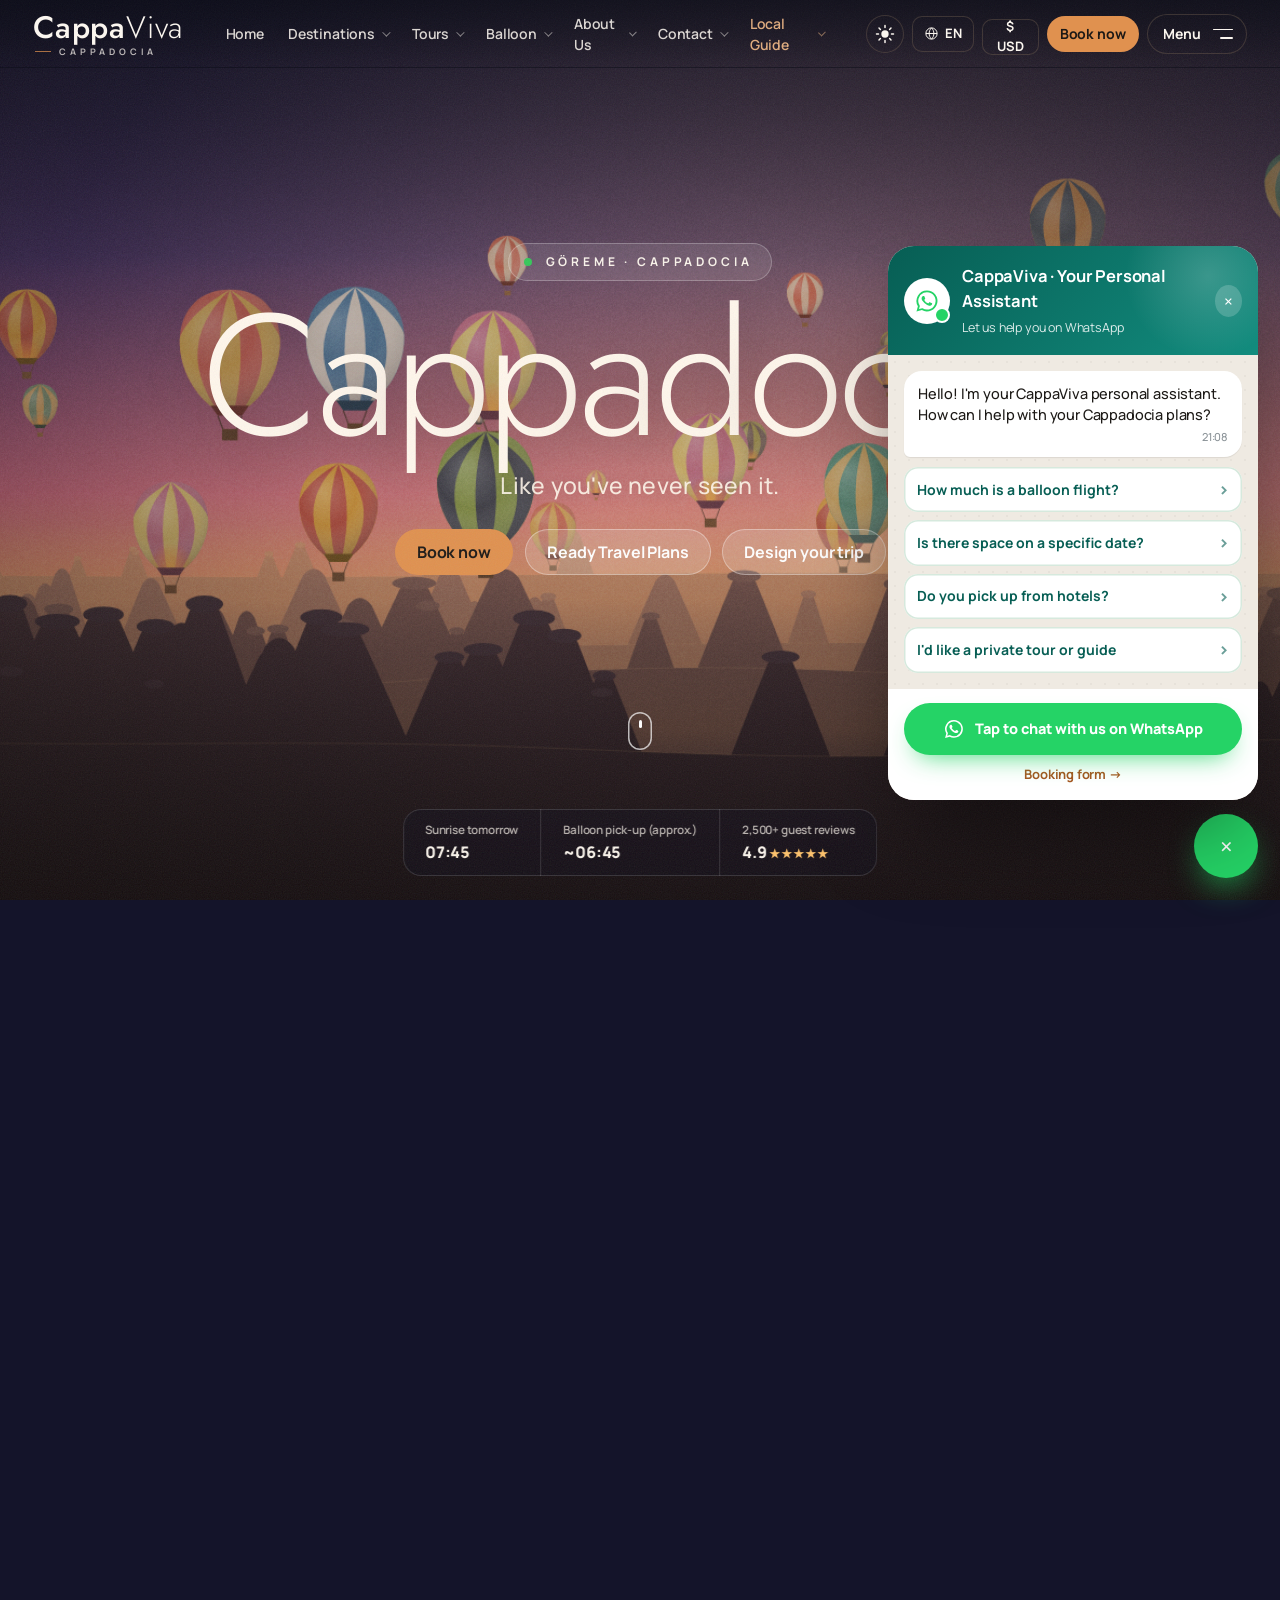
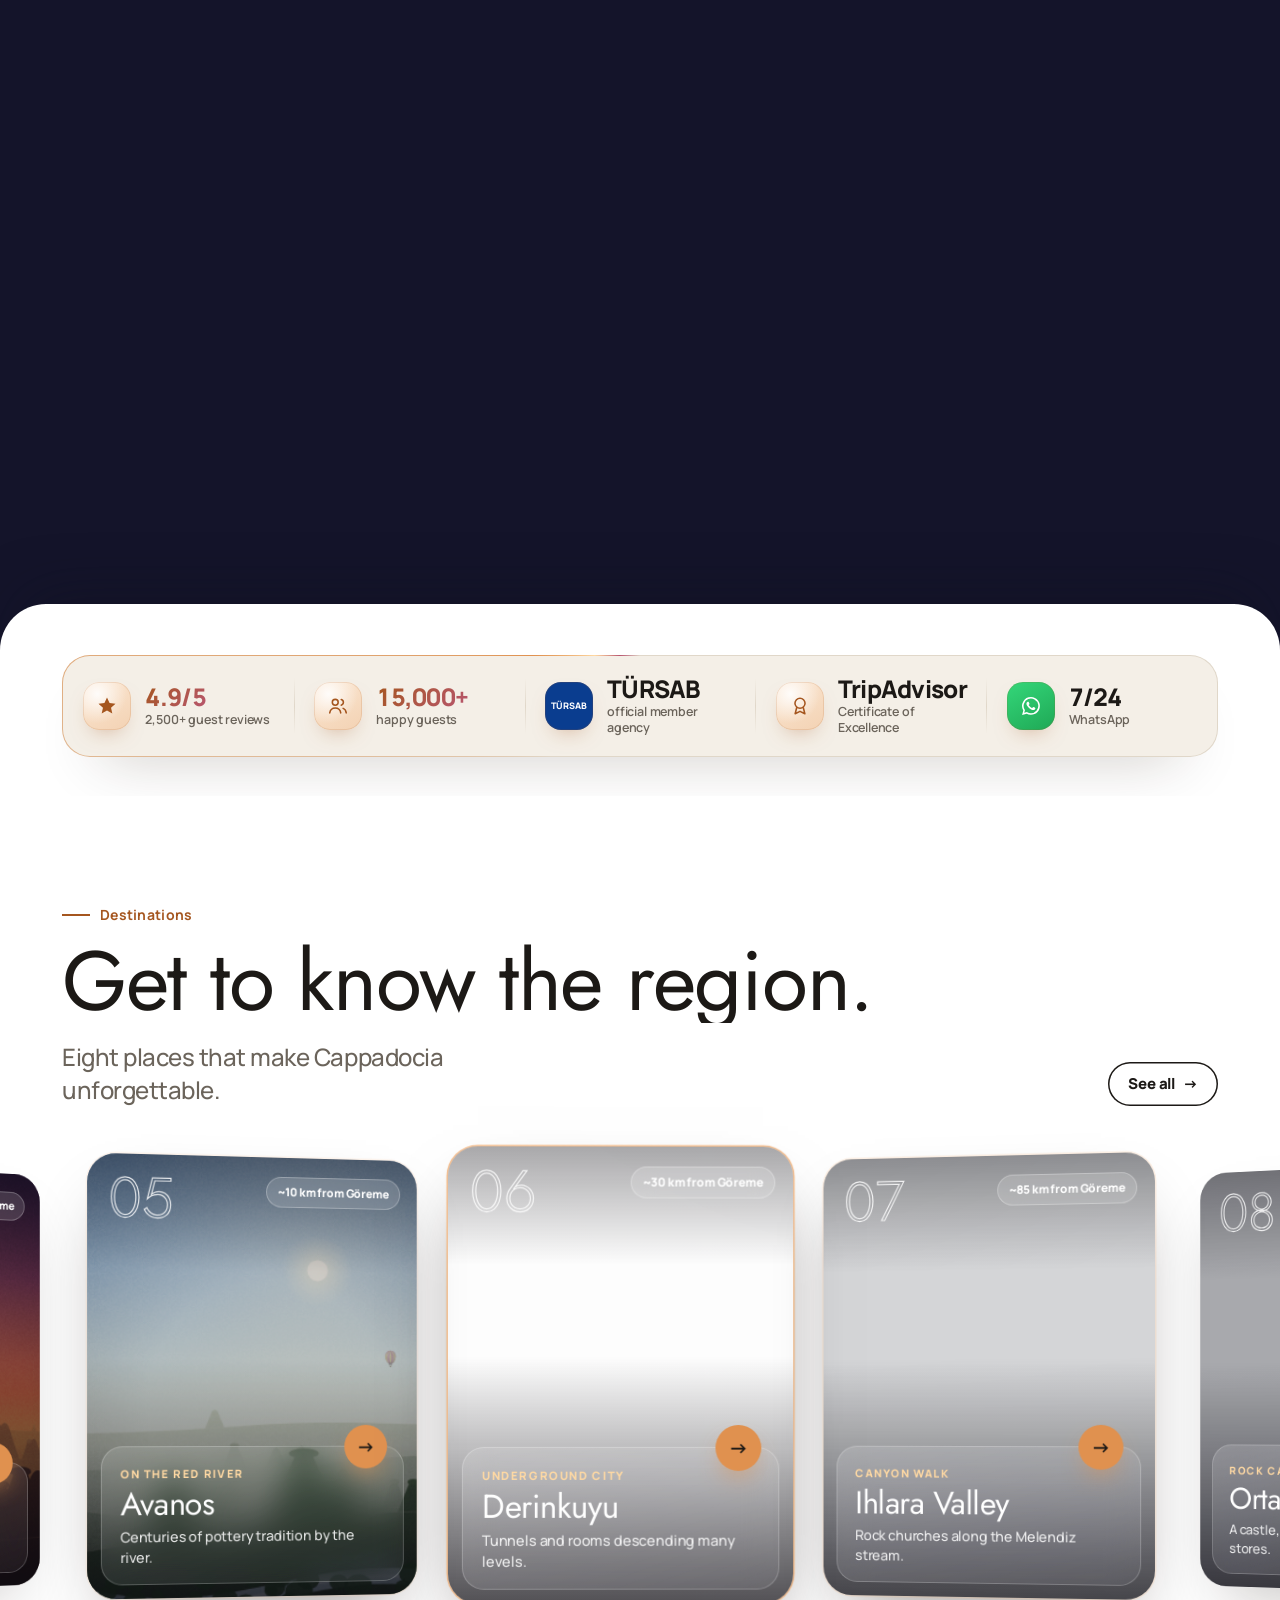
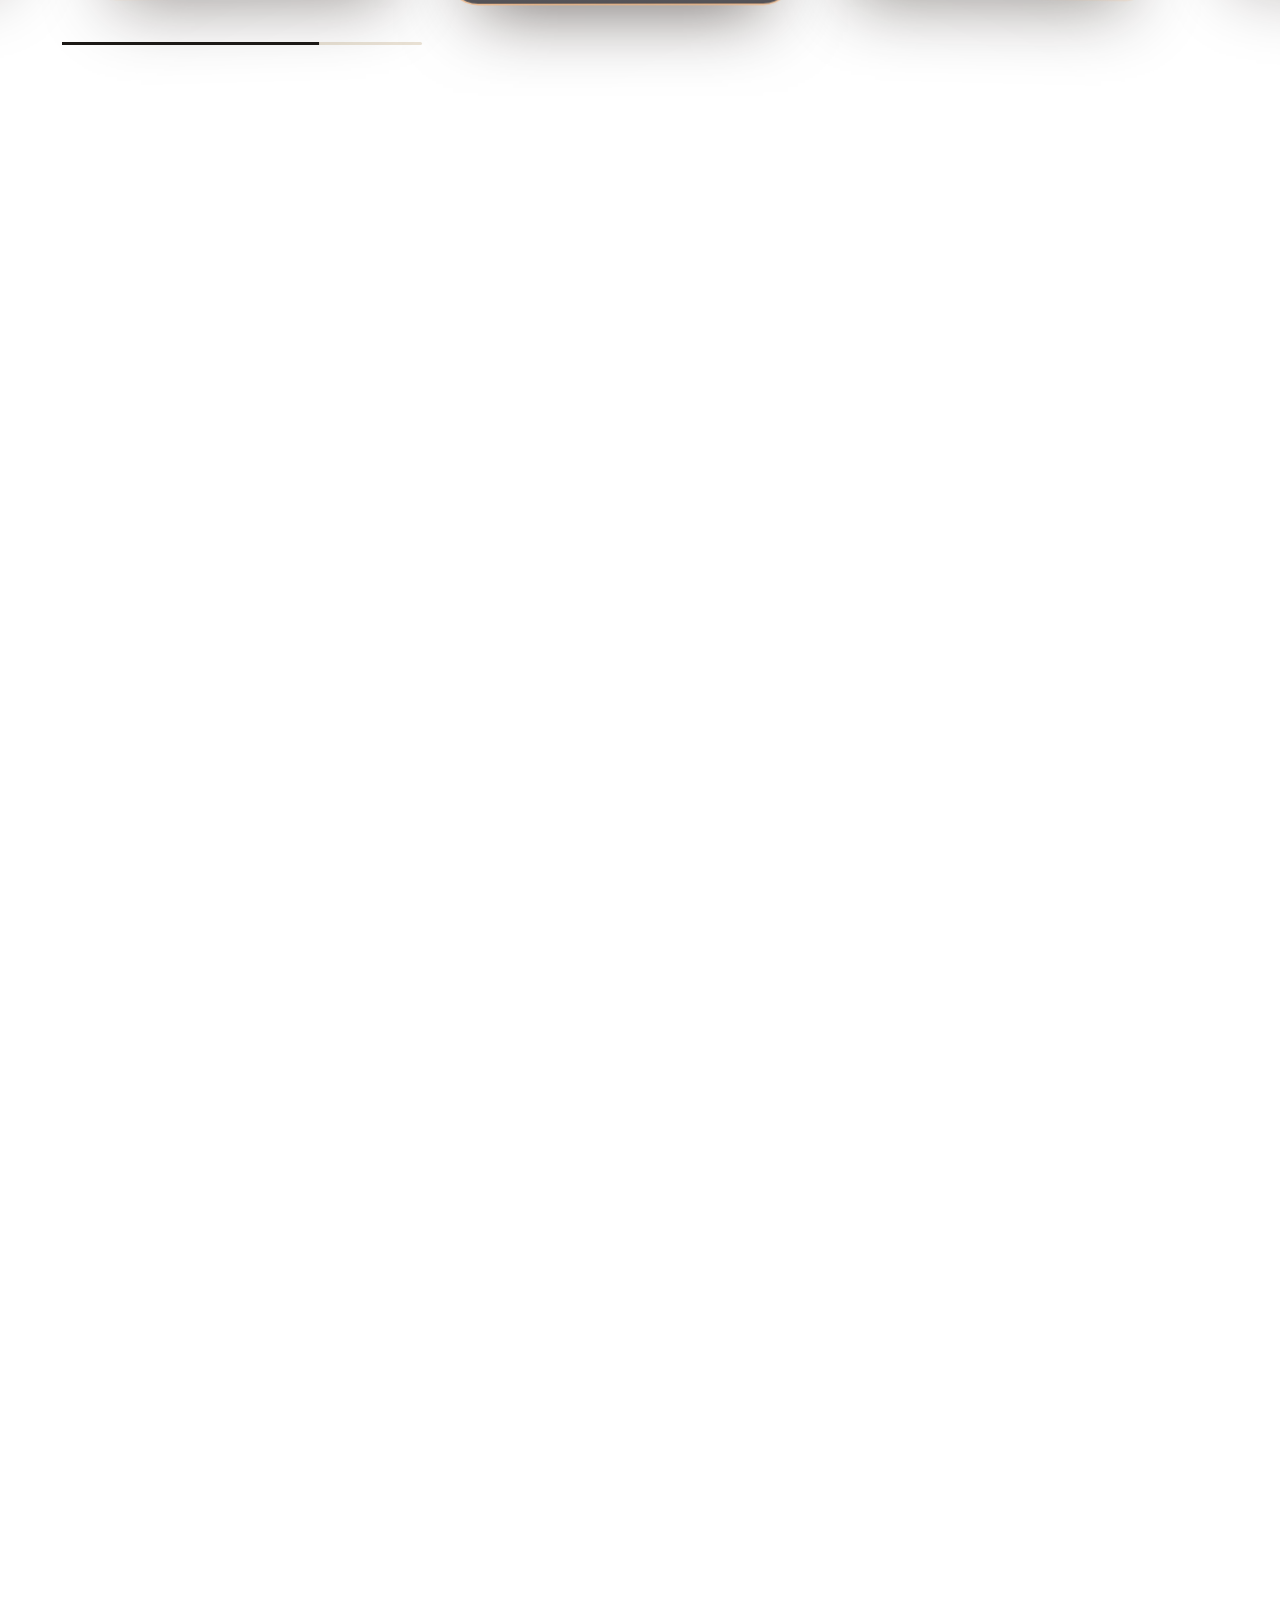
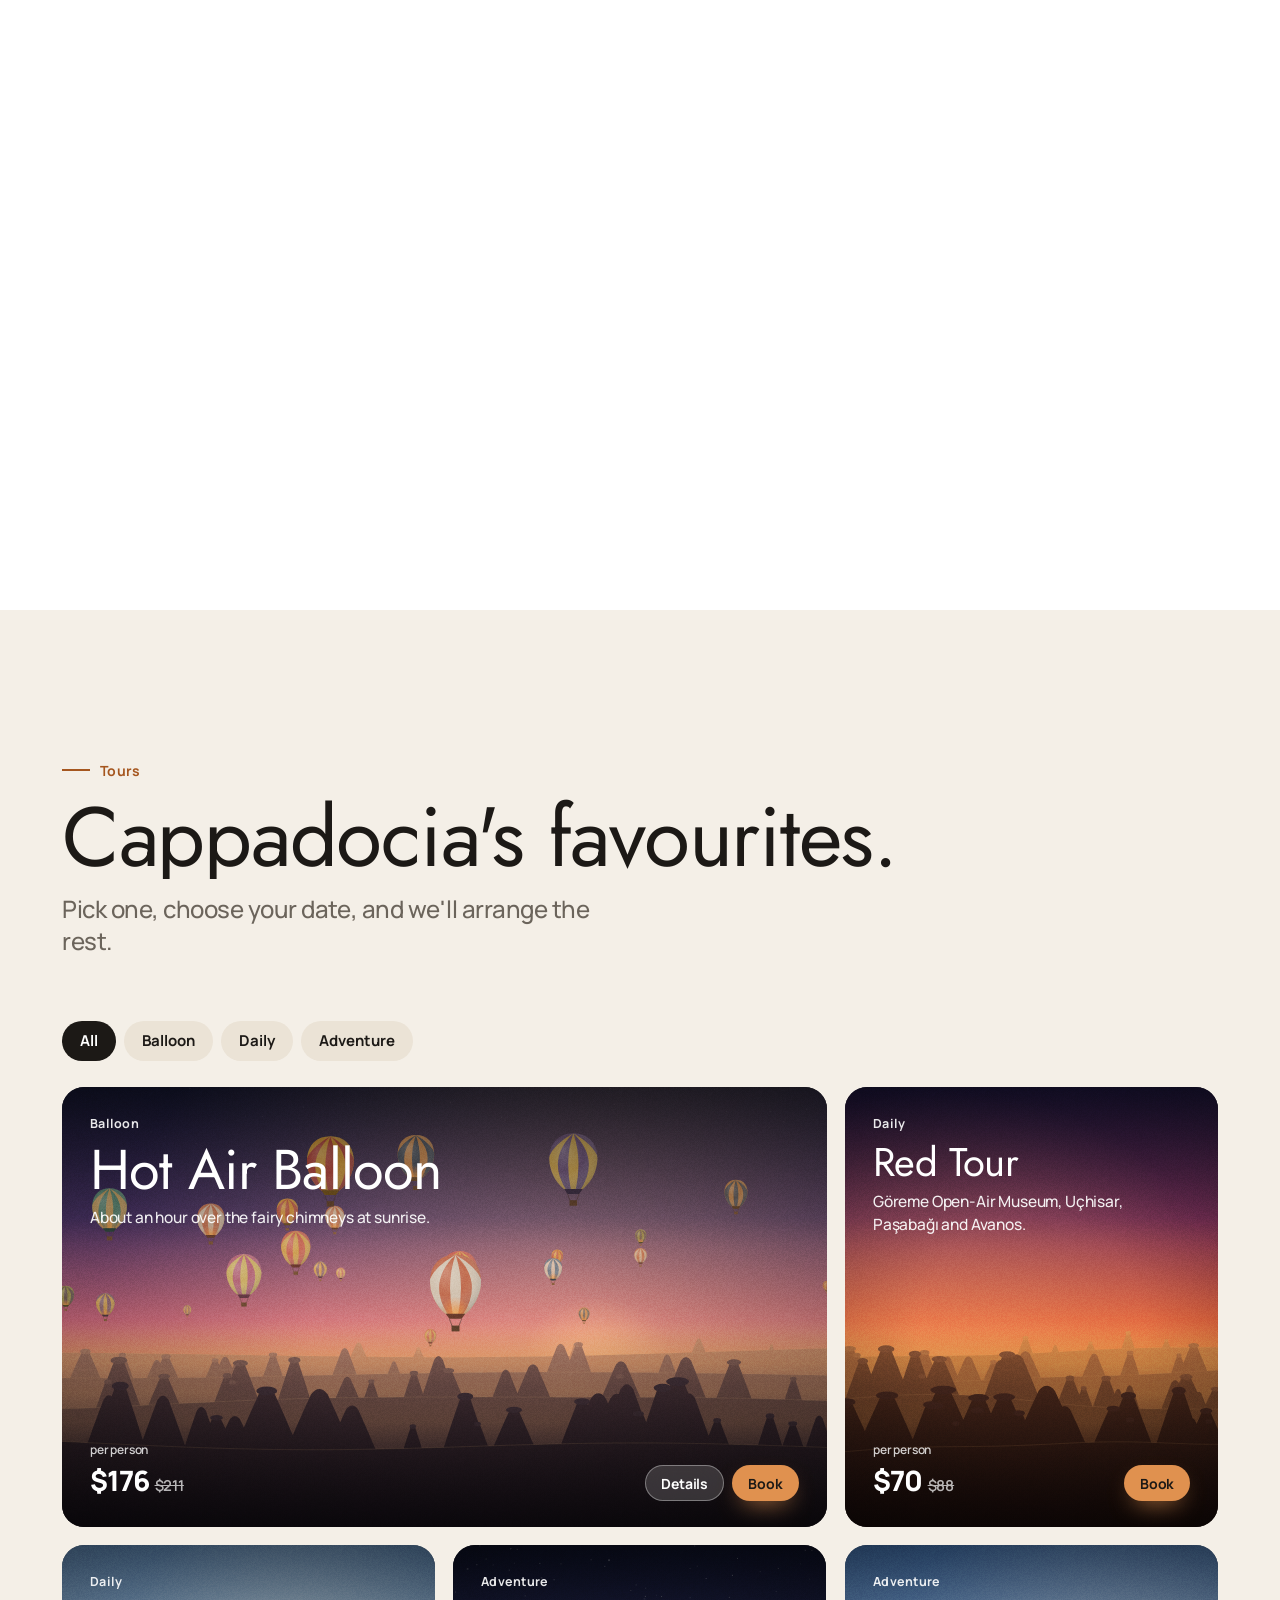
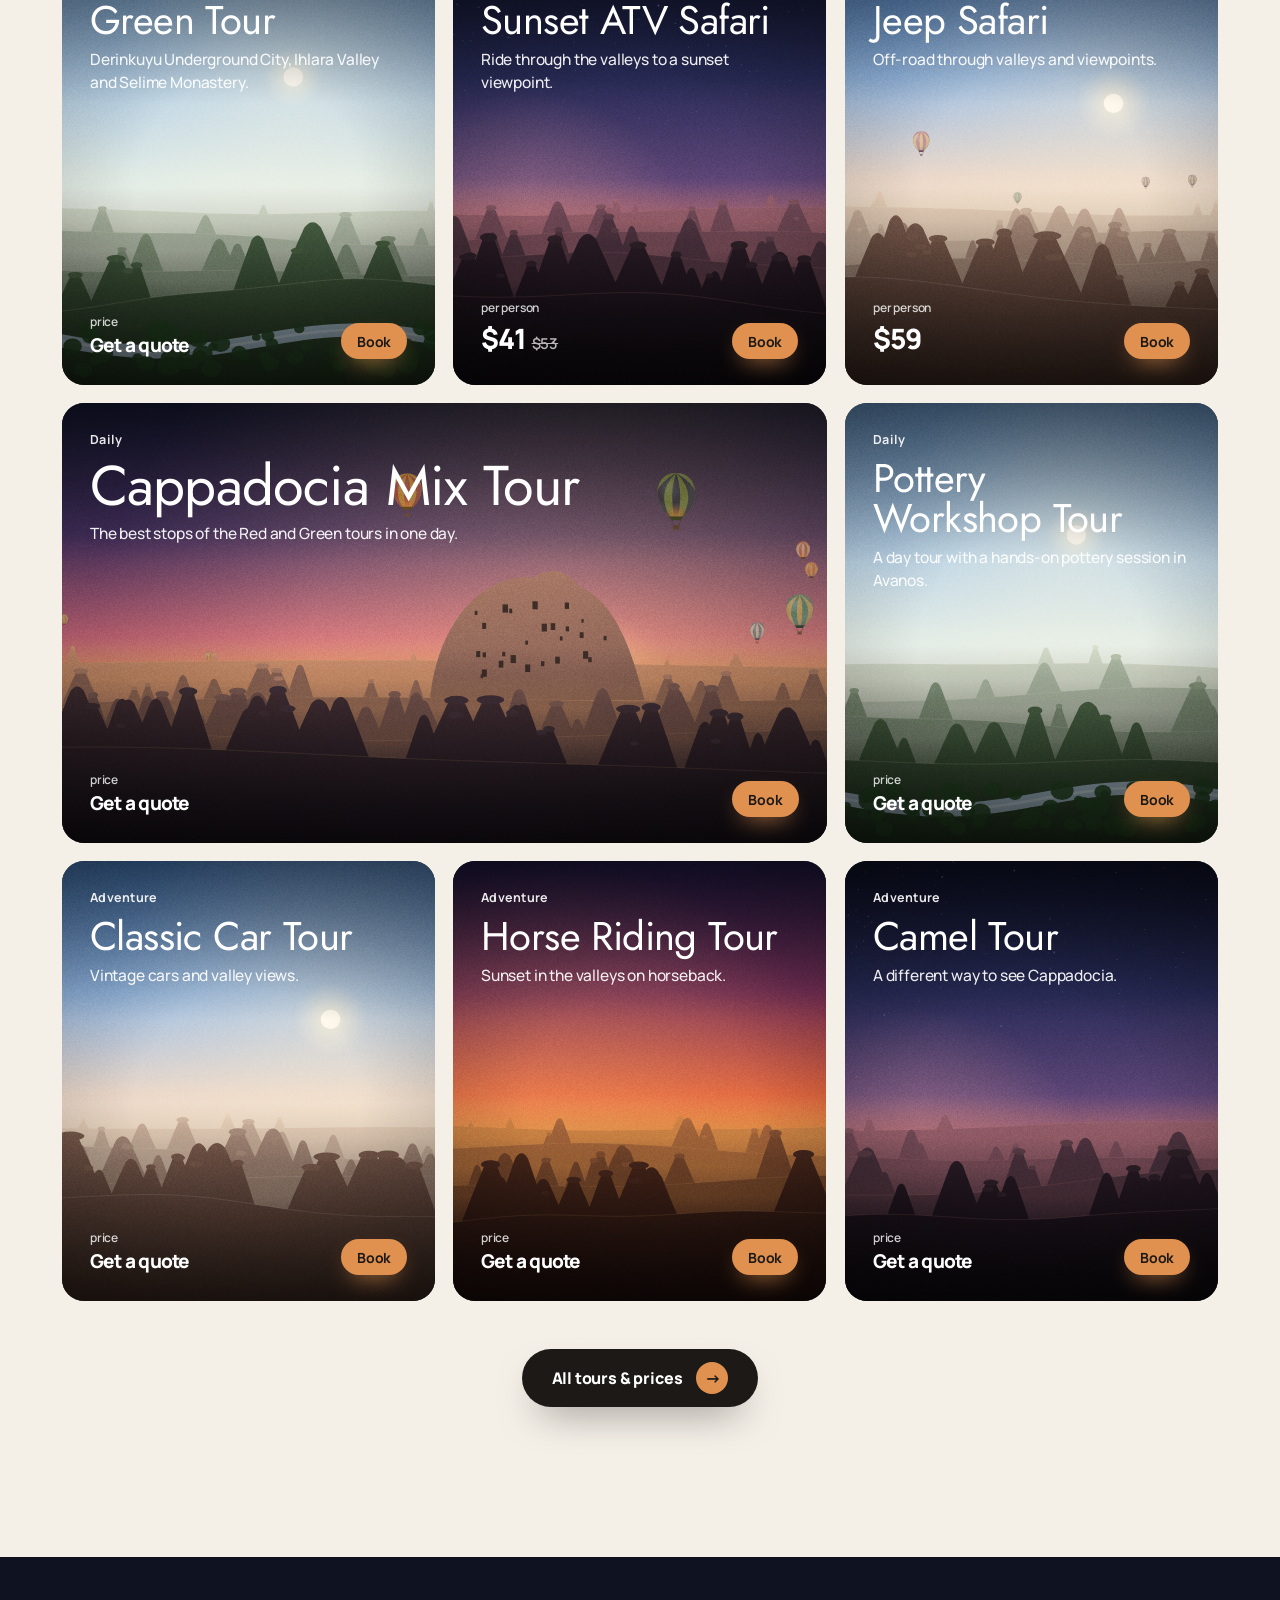
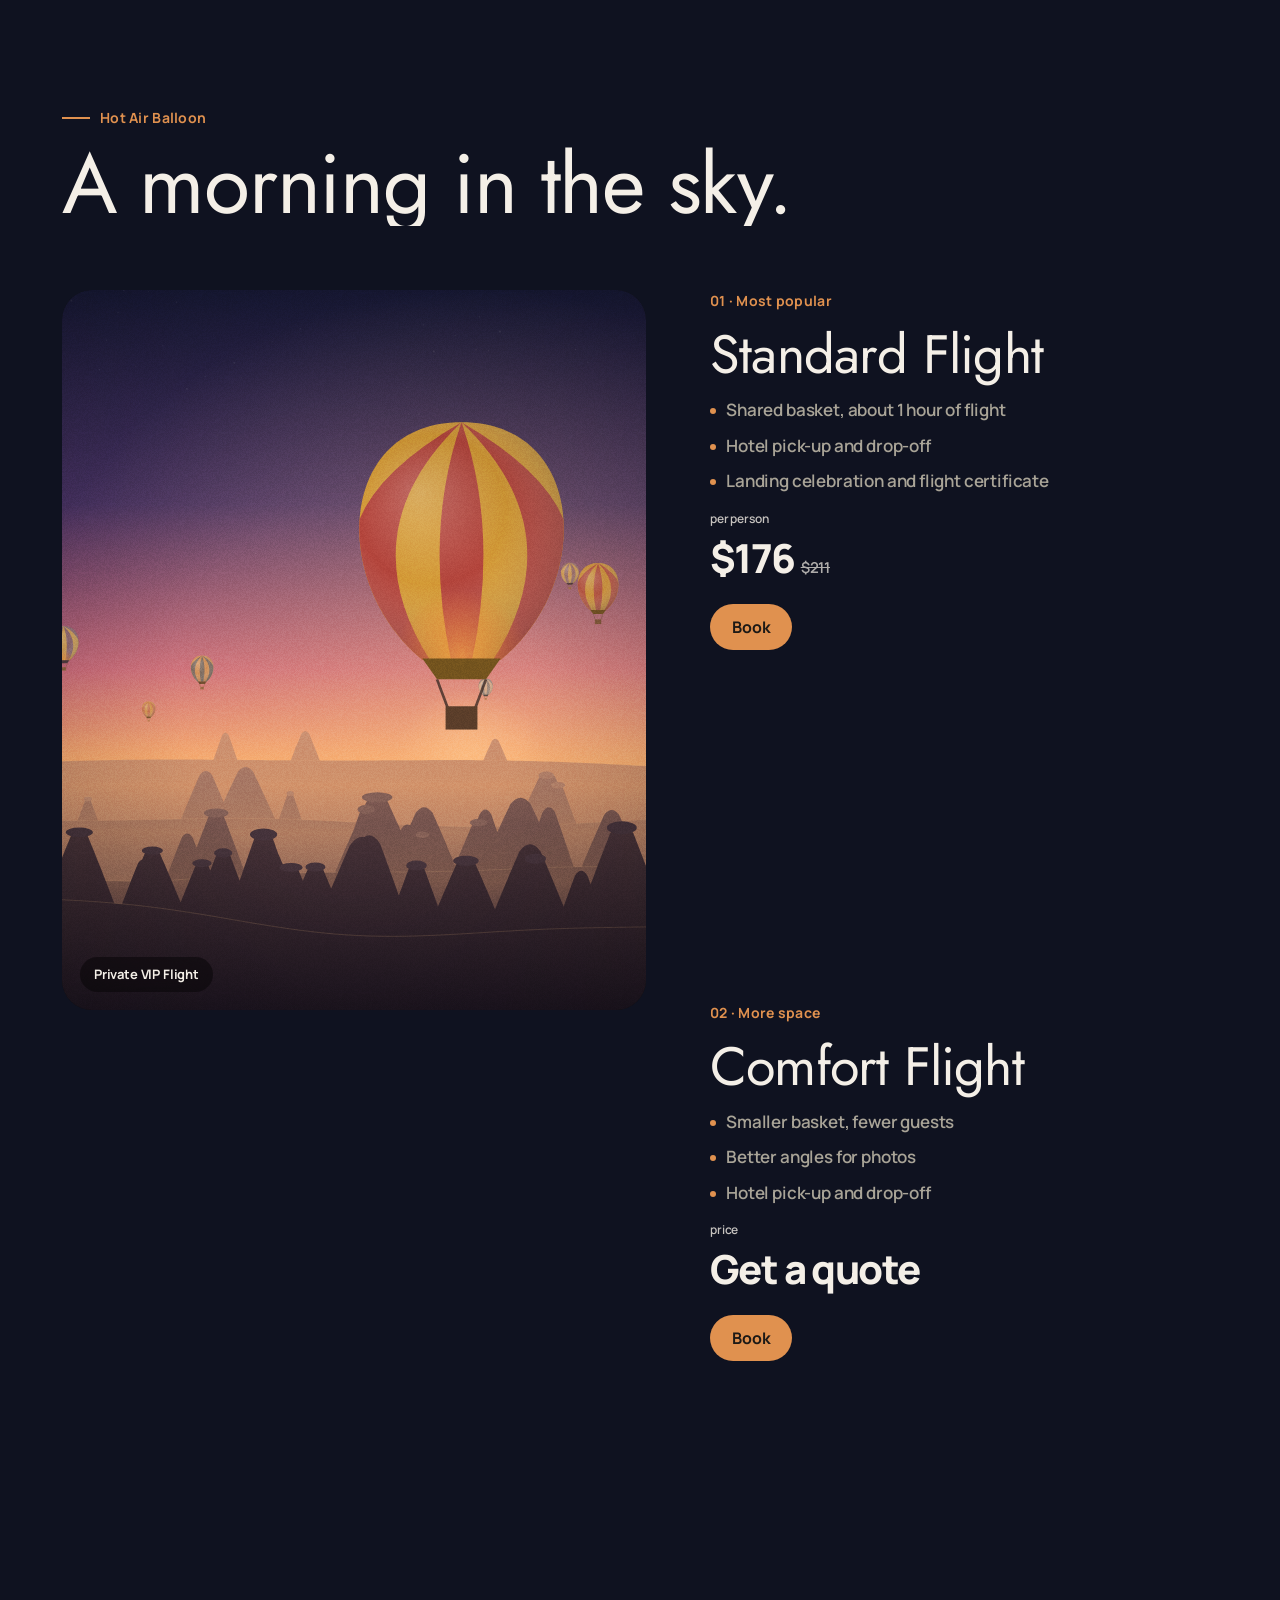
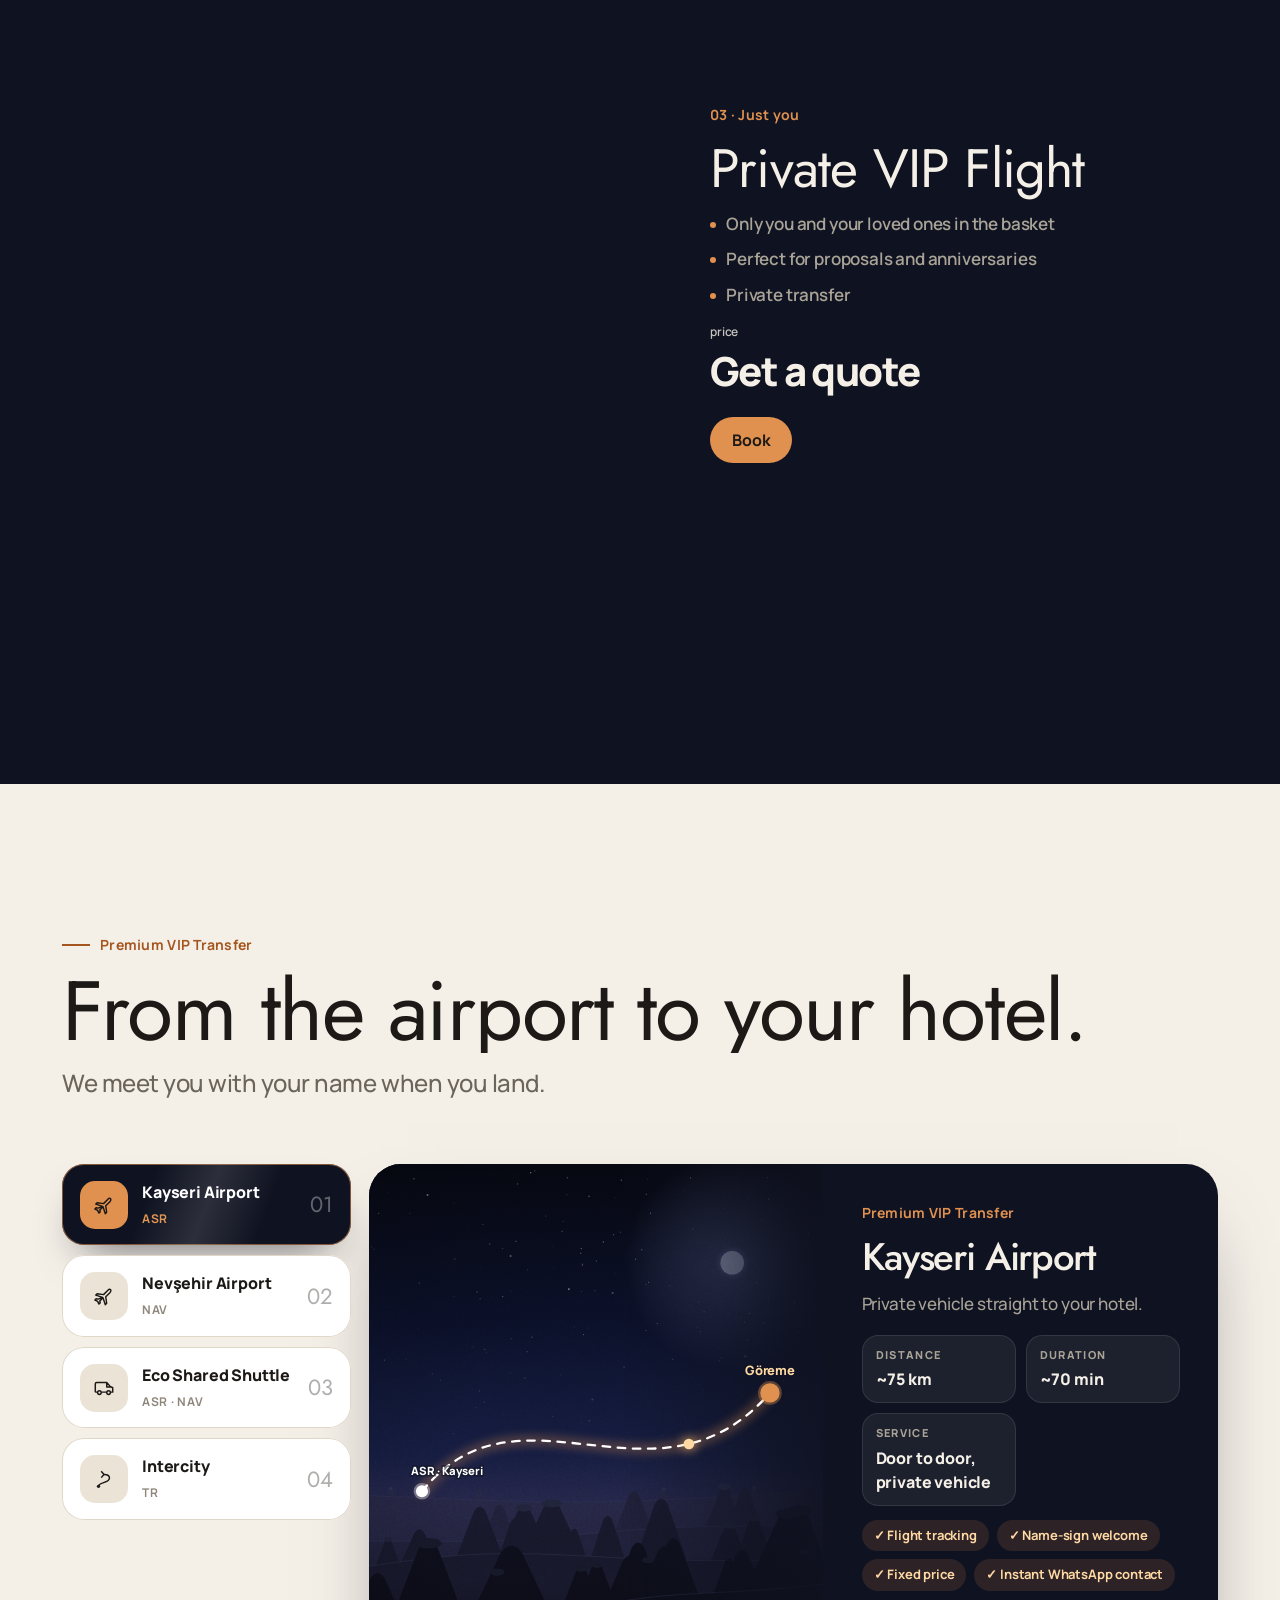
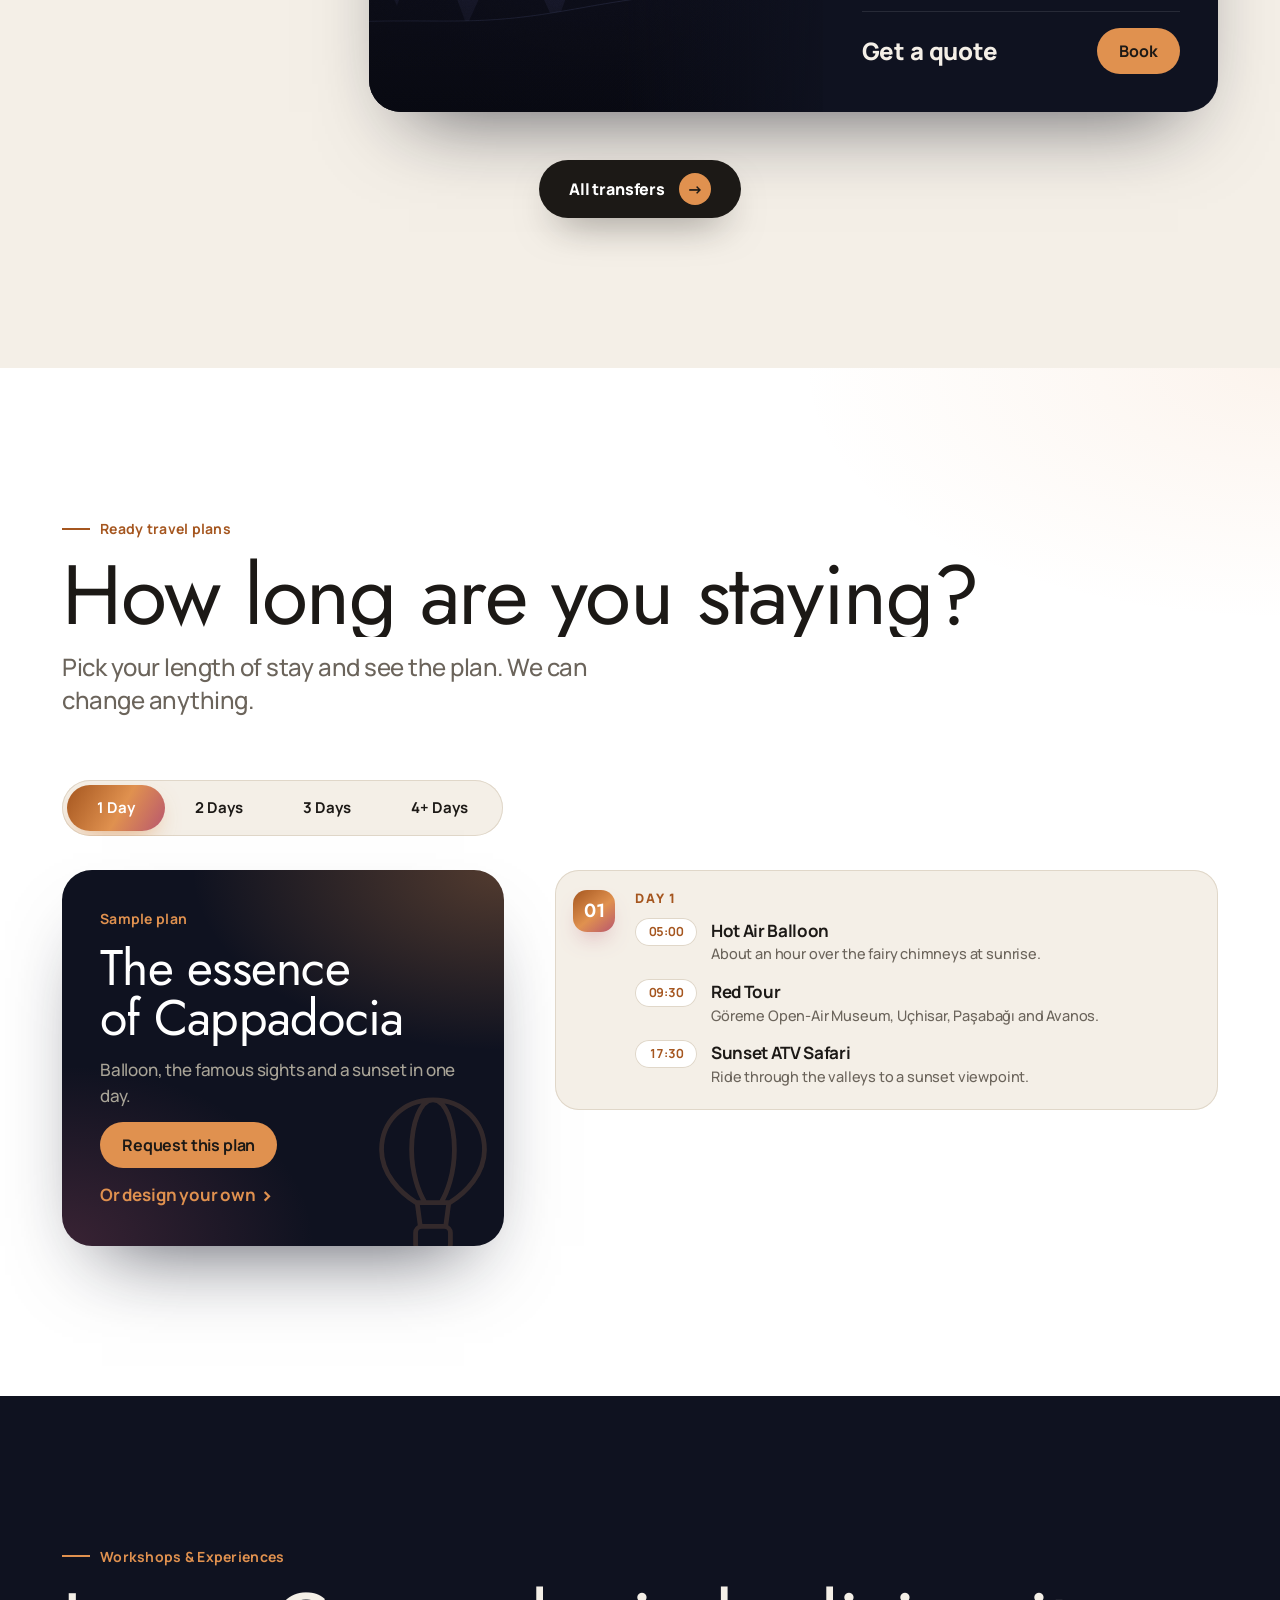
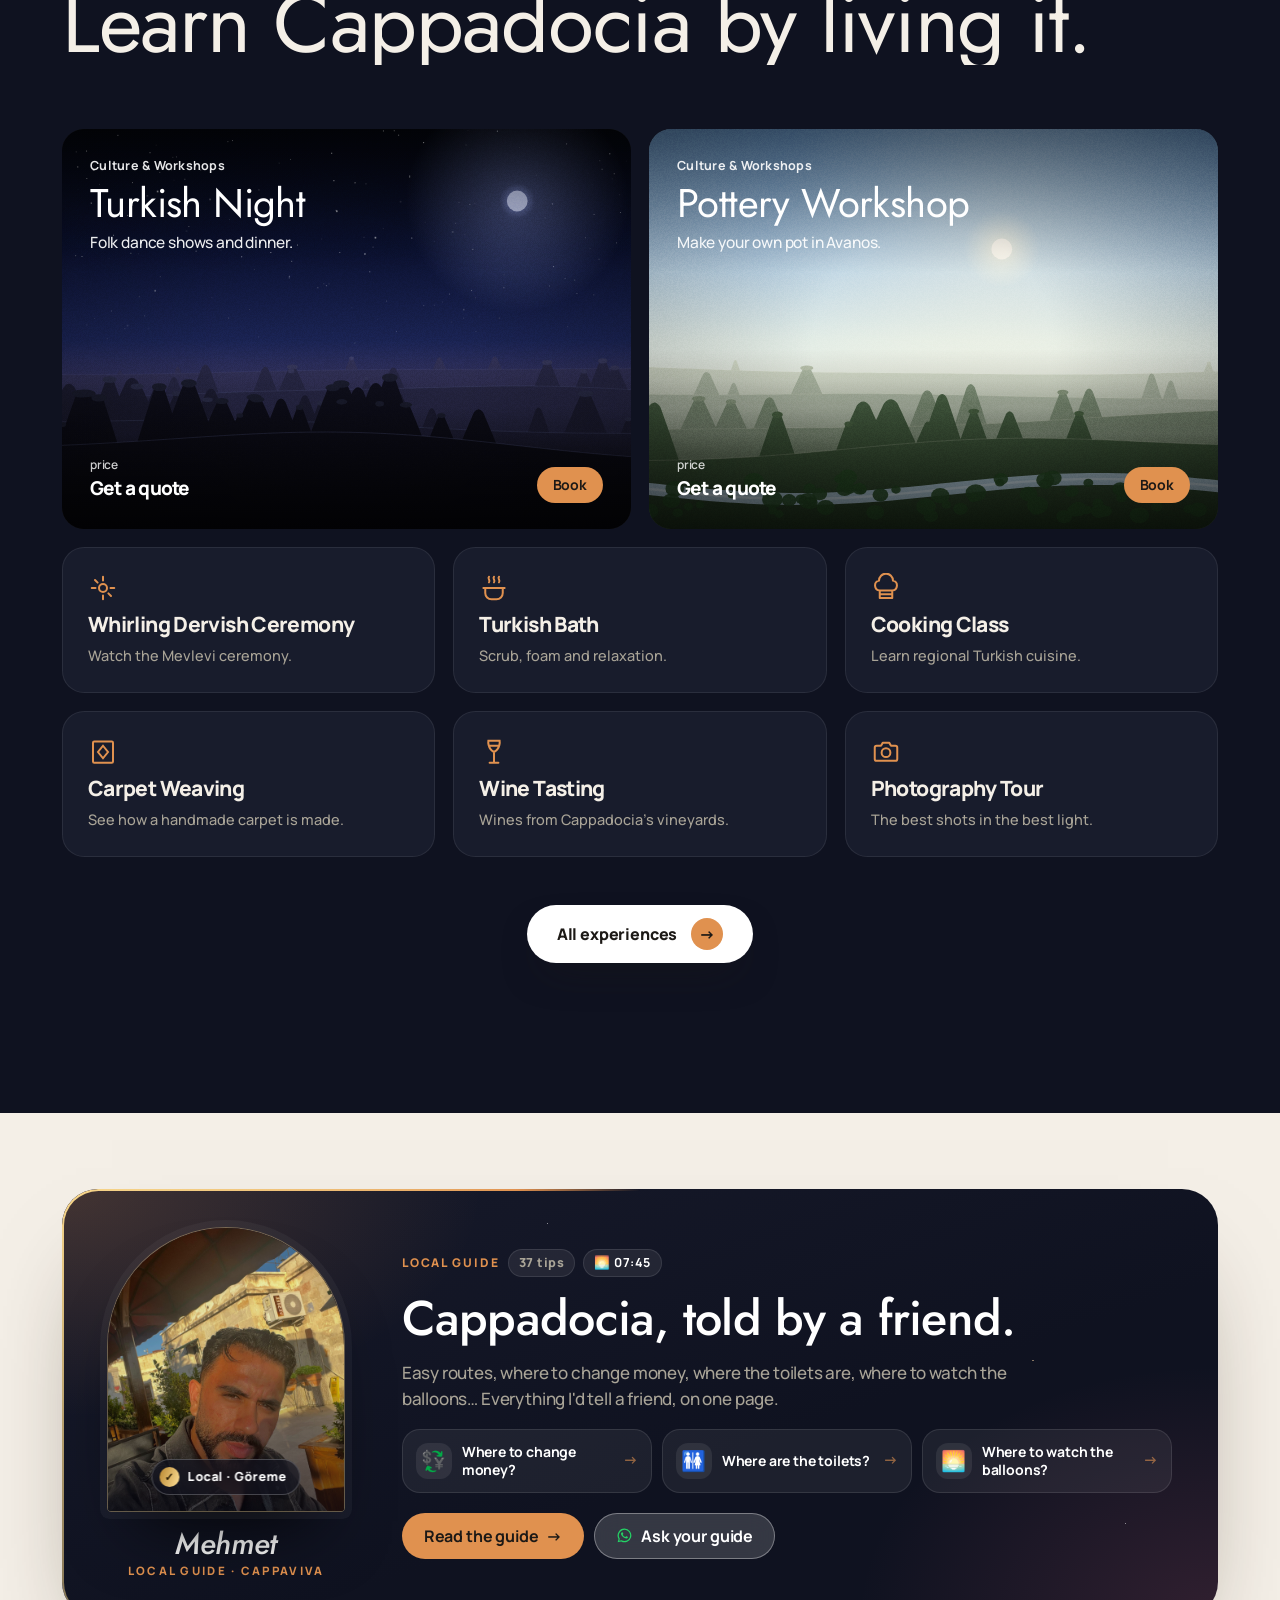
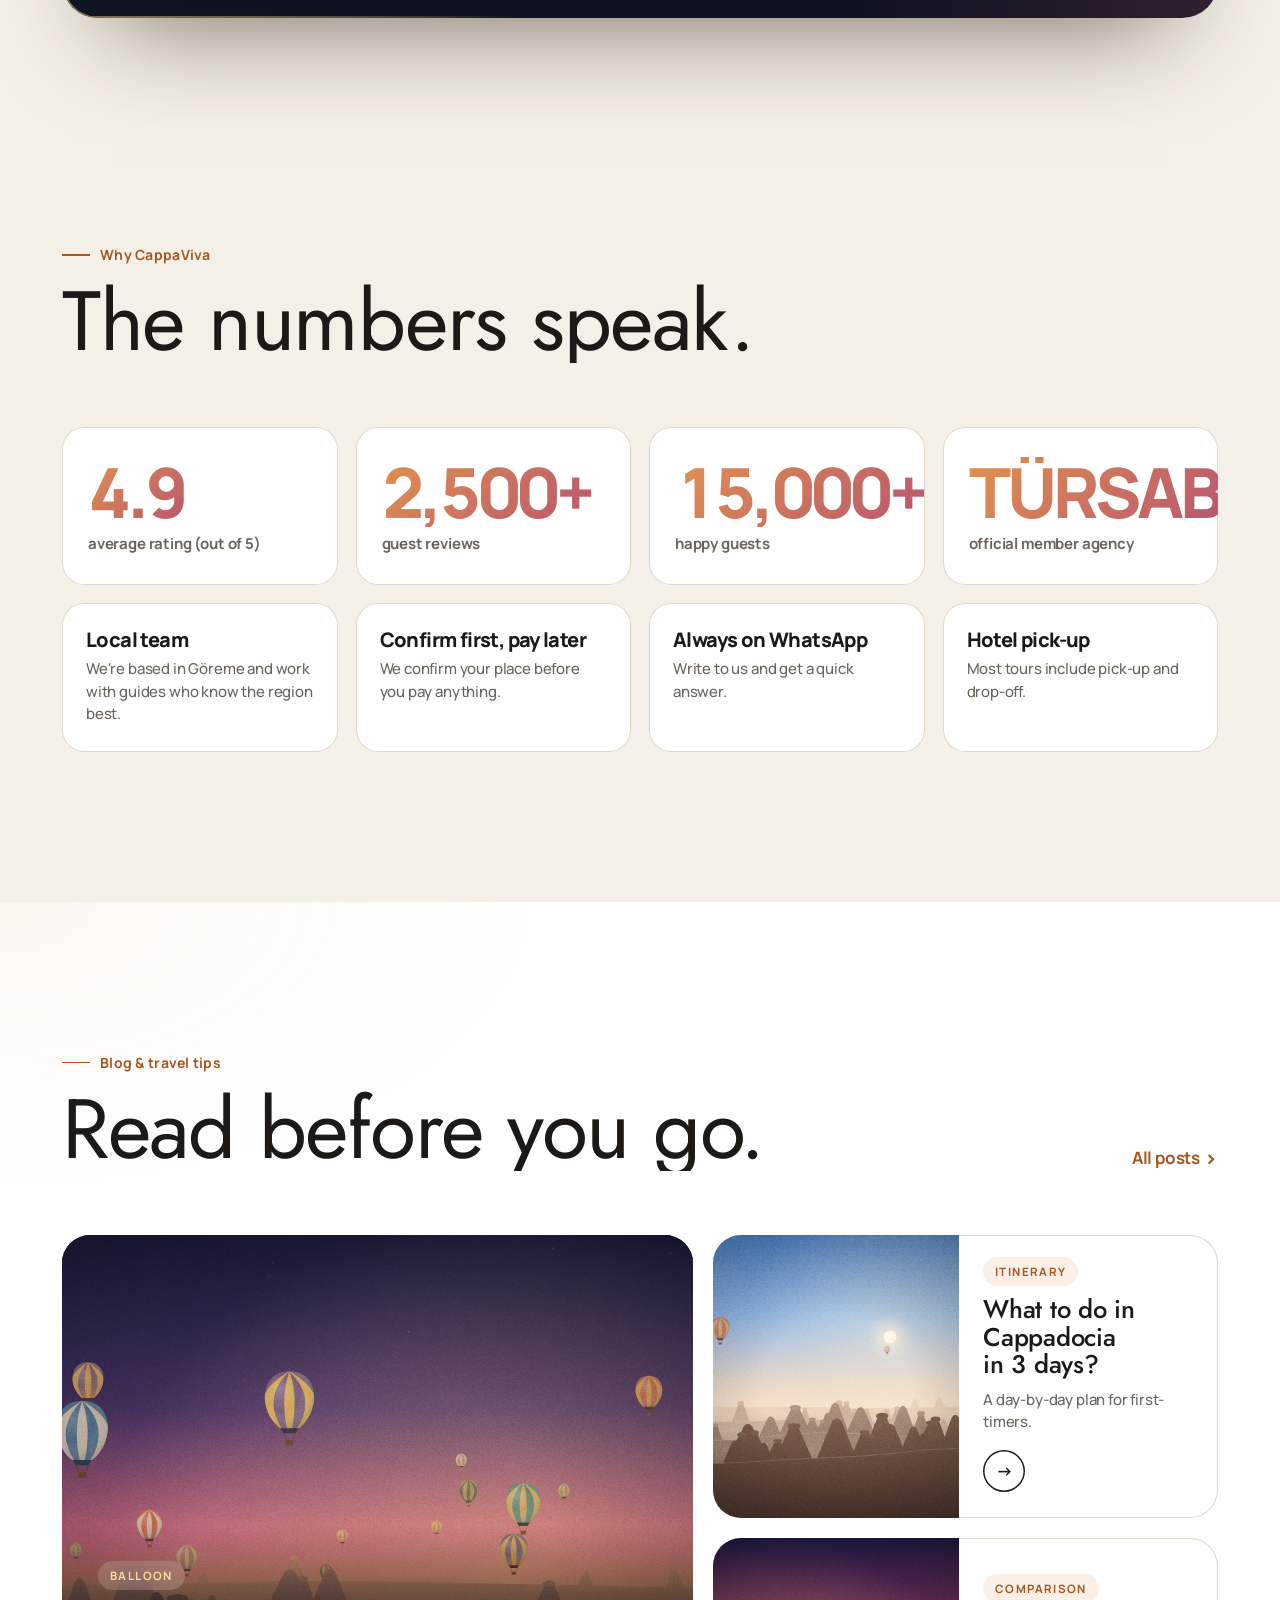
==== commit 3fa19205: "Premium v4: karanlik mod, guven bari, destinasyon kartlari, Instagram, blog, yorumlar" ====
--- a/index.html
+++ b/index.html
@@ -9,6 +9,8 @@
 <link rel="preconnect" href="https://fonts.gstatic.com" crossorigin>
 <link rel="stylesheet" href="https://fonts.googleapis.com/css2?family=Manrope:wght@400;500;600;700;800&family=Jost:ital,wght@0,300;0,400;0,500;0,600;1,300;1,400&family=Noto+Sans+Arabic:wght@400;600;700;800&display=swap">
 <link rel="stylesheet" href="assets/css/style.css">
+<link rel="stylesheet" href="assets/css/premium.css?v=3">
+<script src="assets/js/theme.js?v=3"></script>
 </head>
 <body>
 <!--BODY-START-->
@@ -47,7 +49,7 @@
     <ul class="nav-links" id="navLinks">
       <li><a href="#top" data-i18n="nav.home">Home</a></li>
       <li data-mega="dest"><a href="destinasyonlar.html"><span data-i18n="nav.dest">Destinations</span><i class="car"></i></a></li>
-      <li data-mega="tours"><a href="#turlar"><span data-i18n="nav.tours">Tours</span><i class="car"></i></a></li>
+      <li data-mega="tours"><a href="turlar.html"><span data-i18n="nav.tours">Tours</span><i class="car"></i></a></li>
       <li data-mega="balloon"><a href="#balon"><span data-i18n="nav.balloon">Balloon</span><i class="car"></i></a></li>
       <li data-mega="about"><a href="#hakkimizda"><span data-i18n="nav.about">About Us</span><i class="car"></i></a></li>
       <li data-mega="contact"><a href="#iletisim"><span data-i18n="nav.contact">Contact</span><i class="car"></i></a></li>
@@ -80,8 +82,9 @@
       <div class="hero-copy" id="heroCopy">
         <p class="hero-eyebrow" data-i18n="hero.eyebrow">Göreme · Cappadocia</p>
         <h1 class="hero-title"><span data-i18n="hero.title">Cappadocia.</span><span class="hero-sub" data-i18n="hero.sub">Like you've never seen it.</span></h1>
-        <div class="hero-ctas">
-          <a class="btn btn-primary" href="#turlar" data-i18n="hero.cta1">Explore tours</a>
+             <div class="hero-ctas">
+          <a class="btn btn-primary" href="#rezervasyon" data-book="" data-i18n="nav.book">Book now</a>
+          <a class="btn btn-glass" href="#planlar" data-i18n="dr.plans">Ready plans</a>
           <a class="btn btn-glass" href="#planla" data-i18n="hero.cta2">Design your trip</a>
         </div>
       </div>
@@ -98,13 +101,15 @@
   </section>
 
   <!-- 2. GÜVEN BARI -->
-  <section class="trust" aria-label="Trust">
-    <div class="c trust-in">
-      <div><strong class="tnum">4.9/5</strong><span class="stars" aria-hidden="true"><svg><use href="#i-star"/></svg><svg><use href="#i-star"/></svg><svg><use href="#i-star"/></svg><svg><use href="#i-star"/></svg><svg><use href="#i-star"/></svg></span><span data-i18n="trust.rating">2,500+ guest reviews</span></div>
-      <div><strong class="tnum">15.000+</strong><span data-i18n="trust.guests">happy guests</span></div>
-      <div><span class="tursab-mini" data-tursab-logo><span class="badge-t">TÜRSAB</span></span><span data-i18n="trust.tursab">official member agency</span></div>
-      <div><strong>TripAdvisor</strong><span data-i18n="trust.ta">Certificate of Excellence</span></div>
-      <div><strong class="tnum">7/24</strong><span>WhatsApp</span></div>
+  <section class="trust tb" aria-label="Trust">
+    <div class="c">
+      <div class="tb-bar">
+        <div class="tb-cell"><span class="tb-ic"><svg><use href="#i-star"/></svg></span><span class="tb-tx"><strong class="tnum" data-count="4.9" data-dec="1" data-suf="/5">4.9/5</strong><span data-i18n="trust.rating">2,500+ guest reviews</span></span></div>
+        <div class="tb-cell"><span class="tb-ic"><svg viewBox="0 0 24 24" fill="none" stroke="currentColor" stroke-width="1.7" stroke-linecap="round"><circle cx="9" cy="8" r="3.2"/><path d="M3 19.5c.6-3.4 3.1-5.3 6-5.3s5.4 1.9 6 5.3M15.5 4.9a3.2 3.2 0 0 1 0 6.2M17.6 14.6c1.8.6 3 2.3 3.4 4.9"/></svg></span><span class="tb-tx"><strong class="tnum" data-count="15000" data-suf="+">15.000+</strong><span data-i18n="trust.guests">happy guests</span></span></div>
+        <div class="tb-cell"><span class="tb-ic tb-tursab" data-tursab-logo><span class="badge-t">TÜRSAB</span></span><span class="tb-tx"><strong>TÜRSAB</strong><span data-i18n="trust.tursab">official member agency</span></span></div>
+        <div class="tb-cell"><span class="tb-ic"><svg viewBox="0 0 24 24" fill="none" stroke="currentColor" stroke-width="1.7" stroke-linejoin="round"><circle cx="12" cy="9" r="5.5"/><path d="m8.5 13.3-1.8 7.2 5.3-2.6 5.3 2.6-1.8-7.2"/></svg></span><span class="tb-tx"><strong>TripAdvisor</strong><span data-i18n="trust.ta">Certificate of Excellence</span></span></div>
+        <a class="tb-cell" data-wa-link target="_blank" rel="noopener"><span class="tb-ic tb-wa"><svg><use href="#i-wa"/></svg></span><span class="tb-tx"><strong class="tnum">7/24</strong><span>WhatsApp</span></span></a>
+      </div>
     </div>
   </section>
 
@@ -342,24 +347,8 @@
     </div>
   </section>
 
-  <!-- 15. ORTAKLAR -->
-  <section class="partners sec" id="ortaklar">
-    <div class="c">
-      <div class="sec-head rv">
-        <span class="eyebrow" data-i18n="pt.eyebrow">Partners</span>
-        <h2 class="h2" data-i18n="pt.title">Stronger together.</h2>
-        <p class="lede" data-i18n="pt.sub"></p>
-      </div>
-      <div class="pt-grid">
-        <div class="pt rv"><svg><use href="#i-balloon"/></svg><h3 data-i18n="pt.c1"></h3><div class="slot"><i></i><i></i><i></i></div></div>
-        <div class="pt rv"><svg><use href="#i-bed"/></svg><h3 data-i18n="pt.c2"></h3><div class="slot"><i></i><i></i><i></i></div></div>
-        <div class="pt rv"><svg><use href="#i-fork"/></svg><h3 data-i18n="pt.c3"></h3><div class="slot"><i></i><i></i><i></i></div></div>
-        <div class="pt rv"><svg><use href="#i-van"/></svg><h3 data-i18n="pt.c4"></h3><div class="slot"><i></i><i></i><i></i></div></div>
-      </div>
-      <div class="pt-foot"><span class="owner">Sahibi için not: partner logoları panelden eklenecek</span><a class="btn btn-dark" data-partner target="_blank" rel="noopener" data-i18n="pt.cta"></a></div>
-    </div>
-    <div class="marquee" aria-hidden="true"><div class="marquee-in" id="marquee"></div></div>
-  </section>
+     <!-- 15. INSTAGRAM + PARTNERİMİZ OL (içerik fx.js'ten gelir) -->
+  <section class="ig sec" id="ortaklar"></section>
 
   <!-- 16. BÜLTEN -->
   <section class="news" id="bulten">
@@ -370,7 +359,10 @@
       </div>
     </div>
   </section>
-
+  <!-- 16b. KAYAN ŞERİT (partnerler ya da bölgeler) -->
+  <section class="strip" aria-hidden="true">
+    <div class="marquee"><div class="marquee-in" id="marquee"></div></div>
+  </section>
   <!-- 17. TÜRSAB BARI -->
   <section class="tbar" aria-label="TÜRSAB">
     <div class="c tbar-in">
@@ -454,8 +446,10 @@
 <script src="assets/js/planner.js"></script>
 <script src="assets/js/booking.js"></script>
 <script src="assets/js/places.js"></script>
-<script src="assets/js/app.js"></script>
+<script src="assets/js/offers.js"></script>
+<script src="assets/js/wa-msg.js"></script><script src="assets/js/guide.js"></script><script src="assets/js/app.js"></script>
    <script src="assets/js/wa-widget.js"></script>
+   <script src="assets/js/fx.js?v=3"></script>
 <!--BODY-END-->
 </body>
 </html>
--- a/assets/css/style.css
+++ b/assets/css/style.css
@@ -1032,4 +1032,466 @@
   body.has-pdbar .waf{bottom:calc(92px + env(safe-area-inset-bottom,0px))!important}
   body.has-pdbar .waf-tip{bottom:calc(108px + env(safe-area-inset-bottom,0px))!important}
   body.has-pdbar footer{padding-bottom:90px}
-}+}
+/* =========================================================
+   PREMIUM MENÜ v2: gruplar, fırsatlar, premium paketler, ışıklar
+   ========================================================= */
+@property --ang{syntax:'<angle>';inherits:false;initial-value:0deg}
+@keyframes drSpin{to{--ang:360deg}}
+@keyframes drMarq{to{transform:translateX(-33.333%)}}
+@keyframes drUp{from{opacity:0;transform:translateY(14px)}to{opacity:1;transform:none}}
+@keyframes drPulse{0%,100%{box-shadow:0 0 0 0 rgba(255,90,90,.55)}50%{box-shadow:0 0 0 6px rgba(255,90,90,0)}}
+@keyframes drGold{to{background-position:200% 50%}}
+@keyframes drLine{from{transform:scaleX(0)}to{transform:scaleX(1)}}
+
+/* üstte kayan fırsat şeridi */
+.dr-ribbon{grid-column:1/-1;overflow:hidden;border-radius:999px;background:linear-gradient(90deg,rgba(184,86,111,.22),rgba(224,145,79,.22));box-shadow:inset 0 0 0 1px rgba(243,178,122,.35);-webkit-mask:linear-gradient(90deg,transparent,#000 6%,#000 94%,transparent);mask:linear-gradient(90deg,transparent,#000 6%,#000 94%,transparent)}
+.dr-ribbon>div{display:flex;width:max-content;animation:drMarq 38s linear infinite}
+.dr-ribbon:hover>div{animation-play-state:paused}
+.dr-ribbon span{display:inline-flex;align-items:center;gap:10px;padding:11px 26px;font-size:14px;font-weight:700;white-space:nowrap;color:#fff}
+.dr-ribbon span b{font-size:10.5px;font-weight:800;letter-spacing:.14em;padding:4px 8px;border-radius:6px;background:#ff5a5a;color:#fff}
+.dr-ribbon em{font-style:normal;color:var(--accent)}
+
+/* gruplar */
+.dr-grp+.dr-grp{margin-top:22px}
+.dr-grp>h6{display:flex;align-items:center;gap:12px;margin:0 0 12px;font-size:11px;font-weight:800;letter-spacing:.24em;text-transform:uppercase;color:var(--accent)}
+.dr-grp>h6::after{content:"";flex:1;height:1px;background:linear-gradient(90deg,rgba(224,145,79,.7),transparent);transform-origin:left;transform:scaleX(0)}
+[dir=rtl] .dr-grp>h6::after{transform-origin:right;background:linear-gradient(270deg,rgba(224,145,79,.7),transparent)}
+body.drawer-open .dr-grp>h6::after{animation:drLine 1.1s .35s var(--ease) both}
+
+/* menü kutuları: daha kompakt ve parlak */
+.dr-main ol{grid-template-columns:repeat(2,minmax(0,1fr));gap:8px}
+@media (min-width:901px){.dr-grid{grid-template-columns:minmax(0,1.3fr) minmax(0,1fr) minmax(0,.8fr)}}
+.dr-item{min-height:62px;padding:12px 14px;gap:10px;border-radius:18px;font-size:clamp(16px,1.2vw,19px)}
+.dr-item .arr{display:none}
+.dr-item small{padding:5px 7px;font-size:11px}
+.dr-badge{position:relative;font-style:normal;font-family:var(--f);font-size:10px;font-weight:800;letter-spacing:.12em;padding:4px 7px;border-radius:6px;background:#ff5a5a;color:#fff;animation:drPulse 1.8s infinite;flex:none}
+.dr-badge.gold{background:linear-gradient(110deg,#b8862f,#f6d58a,#b8862f);background-size:200% 100%;color:#2a1d05;animation:drGold 3s linear infinite}
+/* fırsatlar kutusu: dönen ışık çerçevesi */
+.dr-item.is-deal{border:1px solid transparent;background:linear-gradient(rgba(30,22,30,.92),rgba(30,22,30,.92)) padding-box,conic-gradient(from var(--ang),rgba(255,90,90,.15),#ff5a5a,#f3b27a,rgba(255,90,90,.15) 40%,rgba(255,90,90,.15)) border-box;animation:drSpin 4s linear infinite;box-shadow:0 14px 34px -18px rgba(255,90,90,.55)}
+/* premium kutusu: altın parıltılı yazı */
+.dr-item.is-prem span{background:linear-gradient(110deg,#f4efe7 20%,#f6d58a 40%,#fff6dc 50%,#f6d58a 60%,#f4efe7 80%);background-size:200% 100%;-webkit-background-clip:text;background-clip:text;color:transparent;animation:drGold 4s linear infinite}
+.dr-item.is-prem{box-shadow:inset 0 0 0 1px rgba(246,213,138,.35)}
+
+/* etiketler */
+.dr-pop{font-style:normal;display:inline-block;margin-inline-start:8px;padding:2px 7px;border-radius:6px;font-size:10.5px;font-weight:800;letter-spacing:.06em;background:rgba(246,213,138,.16);color:#f6d58a;vertical-align:middle}
+.dr-off{font-style:normal;margin-inline-end:8px;padding:2px 6px;border-radius:6px;font-size:11px;font-weight:800;background:rgba(255,90,90,.18);color:#ff8a8a}
+
+/* alt panel: başlık ve açıklama */
+.dr-cat p{margin-bottom:4px}
+.dr-more{display:inline-block;margin-top:12px;font-size:14px;font-weight:800;color:var(--accent)!important;border:0!important;width:auto!important}
+
+/* vadiler / müzeler / kiliseler listesi */
+.dr-plist{display:grid!important;grid-template-columns:repeat(2,minmax(0,1fr));gap:8px!important}
+.dr-plist li{animation:drUp .5s calc(var(--i) * .04s) var(--ease) both}
+.dr-plist a{padding:12px 14px!important;border-radius:14px;border:0!important;background:rgba(255,255,255,.05);box-shadow:inset 0 0 0 1px rgba(255,255,255,.08);font-size:15px!important;transition:background .25s,box-shadow .25s,transform .25s var(--ease)!important}
+.dr-plist a:hover{background:rgba(224,145,79,.12);box-shadow:inset 0 0 0 1px rgba(224,145,79,.6);transform:translateY(-2px);padding-inline-start:14px!important}
+
+/* fırsat ve paket kartları */
+.dr-cards{display:grid;gap:12px}
+.dr-deal,.dr-pkg{position:relative;overflow:hidden;display:grid;gap:8px;padding:18px;border-radius:20px;background:rgba(255,255,255,.05);box-shadow:inset 0 0 0 1px rgba(255,255,255,.1);animation:drUp .55s calc(var(--i) * .07s) var(--ease) both;transition:transform .3s var(--ease),box-shadow .3s}
+.dr-deal::before,.dr-pkg::before{content:"";position:absolute;inset:0;background:linear-gradient(115deg,transparent 30%,rgba(255,255,255,.12) 50%,transparent 70%);transform:translateX(-120%);transition:transform .9s var(--ease);pointer-events:none}
+.dr-deal:hover::before,.dr-pkg:hover::before{transform:translateX(120%)}
+.dr-deal:hover,.dr-pkg:hover{transform:translateY(-3px);box-shadow:inset 0 0 0 1px rgba(224,145,79,.6),0 20px 40px -22px rgba(224,145,79,.6)}
+.dr-pkg{background:radial-gradient(400px 200px at 100% 0%,rgba(246,213,138,.12),transparent 60%),rgba(255,255,255,.05)}
+.dr-deal-top{display:flex;flex-wrap:wrap;align-items:center;gap:8px}
+.dr-hot{font-size:10.5px;font-weight:800;letter-spacing:.14em;padding:4px 8px;border-radius:6px;background:#ff5a5a;color:#fff;animation:drPulse 1.8s infinite}
+.dr-save{font-size:12px;font-weight:800;padding:3px 8px;border-radius:6px;background:rgba(52,199,89,.18);color:#5fe08a}
+.dr-gold{font-size:10.5px;font-weight:800;letter-spacing:.14em;background:linear-gradient(110deg,#b8862f,#f6d58a,#b8862f);background-size:200% 100%;-webkit-background-clip:text;background-clip:text;color:transparent;animation:drGold 3s linear infinite}
+.dr-deal b,.dr-pkg b{font-family:var(--f-serif);font-size:24px;font-weight:500;line-height:1.1}
+.dr-deal small{font-size:13px;color:var(--on-dark-2);font-weight:600}
+.dr-deal time{font-variant-numeric:tabular-nums;color:var(--accent);font-weight:800;direction:ltr;unicode-bidi:isolate}
+.dr-pkg p{font-size:14px!important;margin:0!important}
+.dr-tags{display:flex;flex-wrap:wrap;gap:6px}
+.dr-tags span{font-size:12px;font-weight:700;padding:4px 9px;border-radius:999px;background:rgba(255,255,255,.08);color:var(--on-dark)}
+.dr-deal-f{display:flex;align-items:center;justify-content:space-between;gap:10px;margin-top:4px}
+.dr-price{display:flex;align-items:baseline;gap:8px;font-size:22px;font-weight:800;letter-spacing:-.02em}
+.dr-price s{font-size:14px;font-weight:600;color:var(--on-dark-2)}
+.dr-price small{font-size:13px;font-weight:700;color:var(--on-dark-2)}
+.dr-deal .btn,.dr-pkg .btn{display:inline-flex!important;width:auto!important;justify-content:center!important;border:0!important;padding:0 16px!important;color:#1c1916!important}
+
+/* sağ sütun: öne çıkan fırsat (dönen ışık çerçeveli) */
+.dr-feat{position:relative;border-radius:22px;padding:1.5px;background:conic-gradient(from var(--ang),rgba(224,145,79,.1),#f3b27a,#ff5a5a,rgba(224,145,79,.1) 45%,rgba(224,145,79,.1));animation:drSpin 5s linear infinite;box-shadow:0 24px 50px -26px rgba(224,145,79,.7)}
+.dr-feat .dr-deal{background:#141729;animation:none;box-shadow:none}
+.dr-trust ul{list-style:none;margin:0;padding:0;display:grid;gap:8px}
+.dr-trust li{display:flex;gap:10px;font-size:13.5px;color:var(--on-dark);font-weight:600}
+.dr-trust li::before{content:"✓";flex:none;width:20px;height:20px;border-radius:50%;display:grid;place-items:center;font-size:11px;font-weight:800;background:rgba(52,199,89,.2);color:#5fe08a}
+
+@media (max-width:900px){
+  .dr-main ol{grid-template-columns:1fr}
+  .dr-plist{grid-template-columns:1fr}
+  .dr-ribbon span{padding:9px 18px;font-size:13px}
+}
+@media (prefers-reduced-motion:reduce){.dr-ribbon>div,.dr-item.is-deal,.dr-feat,.dr-badge,.dr-hot{animation:none}}
+/* =========================================================
+   ANA SAYFA PREMIUM EFEKTLER (fx.js ile birlikte çalışır)
+   ========================================================= */
+/* --- HERO: harf harf açılan başlık + altın ışık dalgası --- */
+.hero.fx-on .hero-title .ch{display:inline-block;opacity:0;transform:translateY(.35em) rotateX(-55deg);filter:blur(14px);transform-origin:50% 80%}
+.hero.fx-on.t-in .hero-title .ch{animation:chIn 1.25s calc(.25s + var(--i) * .07s) cubic-bezier(.2,.8,.2,1) forwards,chGlint 7s calc(2.6s + var(--i) * .09s) ease-in-out infinite}
+@keyframes chIn{to{opacity:1;transform:none;filter:none}}
+@keyframes chGlint{0%,12%,100%{color:#fff7ec;text-shadow:0 6px 60px rgba(40,18,6,.35)}5%{color:#ffd9a3;text-shadow:0 0 34px rgba(255,190,110,.85),0 0 90px rgba(255,150,70,.45)}}
+.hero.fx-on .hero-eyebrow,.hero.fx-on .hero-sub,.hero.fx-on .hero-ctas{opacity:0;transform:translateY(18px);transition:opacity 1.1s var(--ease),transform 1.1s var(--ease)}
+.hero.fx-on.t-in .hero-eyebrow{opacity:1;transform:none;transition-delay:.1s}
+.hero.fx-on.t-in .hero-sub{opacity:1;transform:none;transition-delay:1.1s}
+.hero.fx-on.t-in .hero-ctas{opacity:1;transform:none;transition-delay:1.35s}
+/* üst etiket: cam kapsül + canlı nokta */
+.hero.fx-on .hero-eyebrow{padding:10px 20px 10px 16px;border-radius:999px;background:rgba(255,255,255,.1);backdrop-filter:blur(14px);-webkit-backdrop-filter:blur(14px);box-shadow:inset 0 0 0 1px rgba(255,255,255,.25);letter-spacing:.32em}
+.hero.fx-on .hero-eyebrow::before{width:8px;height:8px;border-radius:50%;background:#34c759;opacity:1;box-shadow:0 0 0 0 rgba(52,199,89,.6);animation:pulse 2s infinite}
+.hero.fx-on .hero-eyebrow::after{display:none}
+/* düğmelerde ışık süzülmesi */
+.hero.fx-on .hero-ctas .btn{position:relative;overflow:hidden}
+.hero.fx-on .hero-ctas .btn::after{content:"";position:absolute;inset:0;background:linear-gradient(110deg,transparent 35%,rgba(255,255,255,.55) 50%,transparent 65%);transform:translateX(-120%);animation:btnSweep 4.5s 3s ease-in-out infinite}
+@keyframes btnSweep{0%,70%{transform:translateX(-120%)}100%{transform:translateX(120%)}}
+/* imleci takip eden ışık + sinematik gren */
+.hero-spot{position:absolute;inset:0;pointer-events:none;opacity:0;transition:opacity .6s;background:radial-gradient(520px circle at var(--sx,50%) var(--sy,50%),rgba(255,214,160,.22),transparent 60%);mix-blend-mode:soft-light}
+.spot-on .hero-spot{opacity:1}
+.hero-grain{position:absolute;inset:-50%;pointer-events:none;opacity:.09;background-image:url("data:image/svg+xml,%3Csvg xmlns='http://www.w3.org/2000/svg' width='160' height='160'%3E%3Cfilter id='n'%3E%3CfeTurbulence type='fractalNoise' baseFrequency='.85' numOctaves='2' stitchTiles='stitch'/%3E%3C/filter%3E%3Crect width='100%25' height='100%25' filter='url(%23n)'/%3E%3C/svg%3E");animation:grain 1.2s steps(6) infinite}
+@keyframes grain{0%{transform:translate(0,0)}20%{transform:translate(-3%,2%)}40%{transform:translate(2%,-3%)}60%{transform:translate(-2%,-1%)}80%{transform:translate(3%,3%)}100%{transform:translate(0,0)}}
+/* Apple tarzı kapanış: aşağı inerken sahne köşeleri yuvarlanan bir karta dönüşür */
+.hero.fx-on .hero-sticky{clip-path:inset(calc(var(--hc,0) * 5vh) calc(var(--hc,0) * 5vw) round calc(var(--hc,0) * 42px))}
+/* kaydır işareti */
+.hero.fx-on .scroll-cue{display:block;position:absolute;left:50%;bottom:150px;width:24px;height:38px;margin-left:-12px;border-radius:14px;box-shadow:inset 0 0 0 1.5px rgba(255,255,255,.7);pointer-events:none}
+.hero.fx-on .scroll-cue::after{content:"";position:absolute;left:50%;top:8px;width:3px;height:8px;margin-left:-1.5px;border-radius:2px;background:#fff;animation:cue 1.8s ease-in-out infinite}
+@keyframes cue{0%{opacity:0;transform:translateY(0)}30%{opacity:1}100%{opacity:0;transform:translateY(12px)}}
+
+/* --- HERO: hızlı rezervasyon paneli --- */
+.hero.has-dock .hero-bar{display:none}
+.hero-dock{position:absolute;left:50%;bottom:calc(22px + env(safe-area-inset-bottom,0px));transform:translateX(-50%);width:min(1180px,calc(100vw - 48px));display:grid;grid-template-columns:auto minmax(0,1fr);align-items:stretch;border-radius:26px;background:rgba(15,18,32,.42);backdrop-filter:blur(22px) saturate(150%);-webkit-backdrop-filter:blur(22px) saturate(150%);box-shadow:inset 0 0 0 1px rgba(255,255,255,.18),0 30px 70px -30px rgba(0,0,0,.6);color:#fff;opacity:calc(1 - var(--hc,0) * 2);animation:dockIn 1.2s 1.6s var(--ease) both}
+@keyframes dockIn{from{opacity:0;transform:translate(-50%,30px)}}
+.hd-live{display:flex}
+.hd-live>div{display:grid;gap:2px;align-content:center;padding:14px 20px;white-space:nowrap}
+.hd-live>div+div{border-inline-start:1px solid rgba(255,255,255,.12)}
+.hd-live small,.hd-f small{font-size:11px;font-weight:700;opacity:.7;letter-spacing:.02em}
+.hd-live b{font-size:16px;font-weight:800;direction:ltr;unicode-bidi:isolate}
+.hd-live .st{color:#ffc36b;font-size:11px;letter-spacing:1px}
+.hd-form{display:flex;align-items:center;gap:6px;padding:8px;margin:6px;border-radius:20px;background:rgba(255,255,255,.95);color:var(--ink)}
+.hd-f{display:grid;gap:2px;padding:6px 14px;border-radius:14px;min-width:0;cursor:pointer;transition:background .2s}
+.hd-f:hover{background:var(--paper)}
+.hd-f small{opacity:.6}
+.hd-f select,.hd-f input{font:inherit;font-size:15px;font-weight:700;color:var(--ink);background:none;border:0;padding:0;outline:0;min-width:0;cursor:pointer}
+.hd-exp{flex:1 1 180px;min-width:150px}
+.hd-form>.hd-f:not(.hd-exp),.hd-price,.hd-go{flex:none}
+.hd-f input[type=date]{min-width:132px}
+.hd-exp select{width:100%}
+.hd-f+.hd-f{border-inline-start:1px solid var(--line)}
+.hd-step{display:flex;align-items:center;gap:10px}
+.hd-step button{width:26px;height:26px;border-radius:50%;background:var(--sand);font-weight:800;line-height:1}
+.hd-step output{font-weight:800;min-width:16px;text-align:center}
+.hd-price{display:flex;flex-wrap:wrap;align-items:baseline;gap:4px 6px;padding:0 10px;white-space:nowrap}
+.hd-price b{font-size:20px;font-weight:800;letter-spacing:-.02em}
+.hd-price s{font-size:13px;color:var(--ink-3)}
+.hd-price i{font-style:normal;font-size:11px;font-weight:800;padding:2px 6px;border-radius:6px;background:#ffe3e3;color:#c43a3a}
+.hd-price small{width:100%;font-size:11px;color:var(--ink-3);font-weight:600}
+.hd-go{height:52px;padding:0 22px;border-radius:16px;gap:10px;position:relative;overflow:hidden}
+.hd-go span{transition:transform .3s var(--ease)}
+.hd-go:hover span{transform:translateX(4px)}
+.hd-go::after{content:"";position:absolute;inset:0;background:linear-gradient(110deg,transparent 35%,rgba(255,255,255,.6) 50%,transparent 65%);transform:translateX(-120%);animation:btnSweep 4s 2.5s ease-in-out infinite}
+@media (max-width:1240px){.hd-live{display:none}.hero-dock{grid-template-columns:1fr;width:min(900px,calc(100vw - 48px))}}
+@media (max-width:860px){.hd-form{display:none}.hero-dock{width:calc(100vw - 32px)}.hd-live{display:grid;grid-template-columns:1fr 1fr}.hd-live>div{padding:12px 16px}.hero.fx-on .scroll-cue{display:none}}
+
+/* --- Kelime kelime yanan büyük cümleler --- */
+.fx-st{height:190vh;background:radial-gradient(900px 500px at 80% 30%,rgba(224,145,79,.14),transparent 60%),radial-gradient(800px 500px at 10% 80%,rgba(184,86,111,.12),transparent 60%),var(--night);color:#fff}
+.fx-st-sticky{position:sticky;top:0;height:100vh;height:100svh;display:grid;align-items:center}
+.fx-st-text{font-family:var(--f-serif);font-weight:400;font-size:clamp(32px,4.6vw,72px);line-height:1.1;letter-spacing:-.02em;max-width:22ch}
+.fx-st-text .w{color:rgba(255,255,255,.13);transition:color .5s var(--ease),text-shadow .5s}
+.fx-st-text .w.on{color:#fff7ec}
+.fx-st-text .s3 .w.on{background:linear-gradient(100deg,#f3b27a,#ffd9a3,#e0914f);-webkit-background-clip:text;background-clip:text;color:transparent;text-shadow:none}
+.fx-sent{display:block}
+.fx-sent+.fx-sent{margin-top:.12em}
+
+/* --- Hepsini gör --- */
+.see-all{display:flex;justify-content:center;margin-top:clamp(28px,4vw,48px)}
+.see-all-btn{position:relative;overflow:hidden;display:inline-flex;align-items:center;gap:14px;height:58px;padding:0 30px;border-radius:999px;font-weight:800;font-size:16px;background:var(--ink);color:#fff;box-shadow:0 18px 40px -18px rgba(28,25,22,.6);transition:transform .35s var(--ease),box-shadow .35s}
+.dark .see-all-btn{background:#fff;color:var(--ink)}
+.see-all-btn i{font-style:normal;width:32px;height:32px;border-radius:50%;display:grid;place-items:center;background:var(--accent);color:#1c1916;transition:transform .35s var(--ease)}
+.see-all-btn:hover{transform:translateY(-3px);box-shadow:0 26px 50px -18px rgba(224,145,79,.6)}
+.see-all-btn:hover i{transform:translateX(4px) rotate(-45deg)}
+.see-all-btn::after{content:"";position:absolute;inset:0;background:linear-gradient(110deg,transparent 35%,rgba(255,255,255,.35) 50%,transparent 65%);transform:translateX(-120%);transition:transform .9s var(--ease)}
+.see-all-btn:hover::after{transform:translateX(120%)}
+[dir=rtl] .see-all-btn i{transform:scaleX(-1)}
+.see-all-mini{display:inline-flex;align-items:center;gap:8px;height:44px;padding:0 20px;border-radius:999px;font-weight:800;font-size:15px;box-shadow:inset 0 0 0 1.5px currentColor;transition:background .25s,color .25s}
+.see-all-mini:hover{background:var(--ink);color:#fff}
+.see-all-mini i{font-style:normal}
+.dcard-all{background:linear-gradient(160deg,#2a1d26,#0f1220);justify-content:center!important;gap:6px}
+.dcard-all::before{display:none}
+.dcard-all::after{content:"";position:absolute;inset:-40%;background:conic-gradient(from 0deg,transparent,rgba(224,145,79,.35),transparent 30%);animation:spinBg 8s linear infinite;z-index:-1}
+@keyframes spinBg{to{transform:rotate(360deg)}}
+.dcard-all .num{font-size:64px!important;font-style:normal!important;color:var(--accent);position:static!important;line-height:1}
+.dcard-all .go{width:54px;height:54px;border-radius:50%;display:grid;place-items:center;background:var(--accent);color:#1c1916;font-size:22px;margin-top:14px;transition:transform .35s var(--ease)}
+.dcard-all:hover .go{transform:translateX(6px)}
+
+/* --- Local Guide tanıtımı --- */
+.lg-tease{background:var(--paper)}
+.lg-grid{display:grid;grid-template-columns:minmax(0,1.1fr) minmax(0,1fr);gap:clamp(30px,5vw,80px);align-items:center}
+.lg-media{position:relative;isolation:isolate;overflow:hidden;border-radius:32px;aspect-ratio:4/4.3;background:#2a1d26;box-shadow:0 40px 80px -40px rgba(40,25,10,.55)}
+.lg-media .media{z-index:-1}
+.lg-media::after{content:"";position:absolute;inset:0;z-index:-1;background:linear-gradient(180deg,rgba(0,0,0,0) 40%,rgba(10,10,22,.7))}
+.lg-badge{position:absolute;top:22px;inset-inline-start:22px;display:flex;align-items:center;gap:10px;padding:10px 16px;border-radius:999px;background:rgba(15,18,32,.5);backdrop-filter:blur(14px);-webkit-backdrop-filter:blur(14px);color:#fff;font-weight:700;font-size:14px;box-shadow:inset 0 0 0 1px rgba(255,255,255,.2)}
+.lg-badge b{font-size:11px;font-weight:800;letter-spacing:.14em;padding:3px 8px;border-radius:6px;background:linear-gradient(110deg,#b8862f,#f6d58a,#b8862f);background-size:200% 100%;color:#2a1d05;animation:drGold 3s linear infinite}
+.lg-checks{position:absolute;left:22px;right:22px;bottom:22px;list-style:none;margin:0;padding:18px 20px;display:grid;grid-template-columns:1fr 1fr;gap:10px 18px;border-radius:22px;background:rgba(255,255,255,.14);backdrop-filter:blur(18px) saturate(150%);-webkit-backdrop-filter:blur(18px) saturate(150%);box-shadow:inset 0 0 0 1px rgba(255,255,255,.25);color:#fff}
+.lg-checks li{display:flex;gap:10px;font-size:14px;font-weight:700;line-height:1.3}
+.lg-checks li::before{content:"✓";flex:none;width:22px;height:22px;border-radius:50%;display:grid;place-items:center;background:var(--accent);color:#1c1916;font-size:12px;font-weight:800}
+.lg-copy{display:grid;gap:18px;justify-items:start}
+.lg-acts{display:flex;flex-wrap:wrap;gap:10px;margin-top:6px}
+@media (max-width:900px){.lg-grid{grid-template-columns:1fr}.lg-checks{grid-template-columns:1fr}}
+
+/* --- Apple tarzı: koyu bölümler ekrana girerken kenarlardan açılır --- */
+@supports (animation-timeline: view()){
+  @media (prefers-reduced-motion:no-preference) and (min-width:900px){
+    .sec.dark{animation:darkIn linear both;animation-timeline:view();animation-range:entry 0% entry 80%}
+    @keyframes darkIn{from{clip-path:inset(0 5% round 48px)}to{clip-path:inset(0 0 round 0)}}
+    .sec-head .h2{animation:h2Blur linear both,h2Shine linear both;animation-timeline:view(),view();animation-range:entry 0% entry 90%,entry 30% cover 50%}
+    @keyframes h2Blur{from{filter:blur(12px);opacity:.15;letter-spacing:.02em}to{filter:none;opacity:1}}
+    .lg-media .media canvas,.lg-media .media img{animation:lgPar linear both;animation-timeline:view()}
+    @keyframes lgPar{from{transform:scale(1.18) translateY(-5%)}to{transform:scale(1.18) translateY(5%)}}
+  }
+}
+@media (prefers-reduced-motion:reduce){.hero.fx-on .hero-title .ch,.hero.fx-on .hero-eyebrow,.hero.fx-on .hero-sub,.hero.fx-on .hero-ctas{opacity:1!important;transform:none!important;filter:none!important;animation:none!important}.hero-grain{display:none}}
+
+/* =========================================================
+   TÜM TURLAR SAYFASI (turlar.html)
+   ========================================================= */
+[dir=rtl] .hd-go span{transform:scaleX(-1)}
+.tp-dark{padding:clamp(70px,9vw,120px) 0;background:radial-gradient(900px 500px at 90% 0%,rgba(224,145,79,.16),transparent 60%),radial-gradient(700px 500px at 0% 100%,rgba(184,86,111,.12),transparent 60%),var(--night);color:var(--on-dark);scroll-margin-top:calc(var(--nav) + 60px)}
+.tp-dark .lede{color:var(--on-dark-2)}
+.tp-dark .dp-count{color:var(--accent);box-shadow:inset 0 0 0 1.5px rgba(224,145,79,.4)}
+.tp-deals,.tp-pkgs{display:grid;grid-template-columns:repeat(auto-fill,minmax(min(100%,300px),1fr));gap:16px}
+.tp-pkgs{grid-template-columns:repeat(auto-fill,minmax(min(100%,420px),1fr))}
+.tp-dark .dr-deal,.tp-dark .dr-pkg{padding:24px;border-radius:24px}
+.tp-dark .dr-deal b,.tp-dark .dr-pkg b{font-size:30px}
+.tc-grid{display:grid;grid-template-columns:repeat(auto-fill,minmax(min(100%,320px),1fr));gap:clamp(16px,2vw,26px)}
+.tc-card{display:flex;flex-direction:column;border-radius:26px;overflow:hidden;background:var(--white);box-shadow:0 0 0 1px rgba(60,40,20,.08),0 18px 40px -28px rgba(40,25,10,.35);transition:transform .5s var(--ease),box-shadow .4s;scroll-margin-top:calc(var(--nav) + 80px)}
+.dp-sec:not(.alt) .tc-card{background:var(--paper)}
+.tc-card:hover{transform:translateY(-6px);box-shadow:0 0 0 1.5px rgba(243,178,122,.85),0 30px 70px -24px rgba(165,86,31,.5)}
+.tc-media{position:relative;aspect-ratio:16/10;overflow:hidden;isolation:isolate;background:#d8cdbd}
+.tc-media .media{z-index:0}
+.tc-card:hover .media canvas,.tc-card:hover .media img{transform:scale(1.07)}
+.tc-badges{position:absolute;z-index:1;top:14px;inset-inline-start:14px;display:flex;gap:6px}
+.tc-off{padding:6px 11px;border-radius:999px;background:var(--rose);color:#fff;font-size:13px;font-weight:800;box-shadow:0 10px 24px -8px rgba(184,86,111,.8)}
+.tc-pop{padding:6px 11px;border-radius:999px;background:rgba(20,16,12,.55);backdrop-filter:blur(10px);-webkit-backdrop-filter:blur(10px);color:#f6d58a;font-size:12.5px;font-weight:800;box-shadow:inset 0 0 0 1px rgba(246,213,138,.4)}
+.tc-body{display:grid;gap:10px;padding:20px 22px 22px;flex:1;align-content:start}
+.tc-body h3{font-family:var(--f-serif);font-size:clamp(26px,2.4vw,32px);font-weight:600;letter-spacing:-.01em;line-height:1.05}
+.tc-body>p{color:var(--ink-2);font-weight:500;font-size:15.5px}
+.tc-foot{display:flex;align-items:flex-end;justify-content:space-between;gap:12px;margin-top:6px;padding-top:16px;border-top:1px solid var(--line)}
+.tc-price{display:flex;flex-wrap:wrap;align-items:baseline;gap:4px 8px}
+.tc-price b{font-size:26px;font-weight:800;letter-spacing:-.03em}
+.tc-price s{font-size:14px;color:var(--ink-3)}
+.tc-price small{width:100%;font-size:12px;font-weight:700;color:var(--ink-3)}
+.tc-acts{display:flex;gap:8px}
+.tc-acts .btn-line{width:36px;padding:0;color:#1fa855}
+/* Hero rezervasyon paneli: gün doğumu kutusu kaldırıldı, panel tam ortada */
+.hd-live{display:none!important}
+.hero-dock{grid-template-columns:1fr!important;width:min(880px,calc(100vw - 48px))!important}
+@media (max-width:860px){.hero-dock{display:none!important}}
+/* =========================================================
+   v2 — HERO SADE · DESTİNASYON GEÇİŞİ · TRANSFER VİTRİNİ · SADE MENÜ
+   ========================================================= */
+.fx-hide{display:none!important}
+
+/* --- Hero'dan sonra destinasyonlar: kartlar sağdan sırayla süzülür --- */
+.fx-dest:not(.in) .dcard{opacity:0}
+.fx-dest.in .dcard{animation:dIn 1.15s cubic-bezier(.2,.8,.2,1) calc(.15s + var(--d,0) * .09s) backwards}
+@keyframes dIn{from{opacity:0;transform:translateX(110px) scale(.94) rotate(1.5deg);filter:blur(6px)}}
+.fx-dest:not(.in) .sec-head>*{opacity:0}
+.fx-dest.in .sec-head>*{animation:hIn 1s cubic-bezier(.2,.8,.2,1) backwards}
+.fx-dest.in .sec-head>*:nth-child(2){animation-delay:.12s}
+@keyframes hIn{from{opacity:0;transform:translateY(34px);filter:blur(8px)}}
+.fx-dest{position:relative;z-index:2;background:var(--white);border-radius:44px 44px 0 0;margin-top:-44px;box-shadow:0 -30px 60px -30px rgba(15,18,32,.45)}
+
+/* --- Transfer vitrini --- */
+.xs{display:grid;grid-template-columns:minmax(250px,.75fr) minmax(0,2.2fr);gap:18px}
+.xs-tabs{display:grid;gap:10px;align-content:start}
+.xs-tab{position:relative;overflow:hidden;display:flex;align-items:center;gap:14px;width:100%;padding:16px 18px;border-radius:22px;background:var(--white);text-align:start;box-shadow:inset 0 0 0 1px var(--line);transition:background .35s,color .35s,box-shadow .35s,transform .35s var(--ease)}
+.xs-tab:hover{transform:translateY(-2px)}
+.xs-tab b{display:block;font-size:16px;font-weight:800;letter-spacing:-.01em}
+.xs-tab small{font-size:12px;font-weight:700;color:var(--ink-3);letter-spacing:.06em}
+.xs-tab em{margin-inline-start:auto;font-style:normal;font-family:var(--f-serif);font-size:22px;opacity:.35}
+.xs-ic{flex:none;width:48px;height:48px;border-radius:15px;display:grid;place-items:center;background:var(--sand);transition:background .35s}
+.xs-ic svg{width:22px;height:22px}
+.xs-tab.on{background:var(--night);color:#fff;box-shadow:0 22px 44px -22px rgba(15,18,32,.7),inset 0 0 0 1px rgba(224,145,79,.55)}
+.xs-tab.on small{color:var(--accent)}
+.xs-tab.on .xs-ic{background:var(--accent);color:#1c1916}
+.xs-tab.on::after{content:"";position:absolute;inset:0;background:linear-gradient(110deg,transparent 30%,rgba(255,255,255,.12) 50%,transparent 70%);animation:btnSweep 3.5s ease-in-out infinite}
+.xs-stage{display:grid;grid-template-columns:minmax(0,1.15fr) minmax(0,1fr);border-radius:32px;overflow:hidden;background:var(--night);color:var(--on-dark);min-height:470px;box-shadow:0 40px 80px -40px rgba(15,18,32,.7);transition:opacity .26s var(--ease),transform .26s var(--ease)}
+.xs-stage.out{opacity:0;transform:translateY(12px) scale(.99)}
+.xs-visual{position:relative;isolation:isolate;overflow:hidden;min-height:300px}
+.xs-visual .media{z-index:-2}
+.xs-visual::after{content:"";position:absolute;inset:0;z-index:-1;background:linear-gradient(90deg,rgba(15,18,32,0) 55%,rgba(15,18,32,.85)),linear-gradient(180deg,rgba(15,18,32,.25),rgba(15,18,32,.35))}
+[dir=rtl] .xs-visual::after{background:linear-gradient(270deg,rgba(15,18,32,0) 55%,rgba(15,18,32,.85)),linear-gradient(180deg,rgba(15,18,32,.25),rgba(15,18,32,.35))}
+.xs-route{position:absolute;inset:0;width:100%;height:100%}
+.xs-glow{fill:none;stroke:rgba(224,145,79,.35);stroke-width:12;stroke-linecap:round;filter:blur(6px)}
+.xs-path{fill:none;stroke:#fff;stroke-width:3;stroke-linecap:round;stroke-dasharray:10 10;animation:xsDash 1.1s linear infinite}
+@keyframes xsDash{to{stroke-dashoffset:-20}}
+.xs-dot{fill:#fff;stroke:rgba(255,255,255,.35);stroke-width:6}
+.xs-dot.end{fill:var(--accent);stroke:rgba(224,145,79,.35)}
+.xs-car{fill:#ffd9a3;filter:drop-shadow(0 0 8px rgba(255,190,110,.95))}
+.xs-route text{fill:#fff;font:800 15px var(--f);paint-order:stroke;stroke:rgba(15,18,32,.55);stroke-width:4px}
+.xs-route text.end{fill:#ffd9a3;font-size:17px}
+.xs-info{padding:clamp(24px,3vw,42px);display:grid;gap:14px;align-content:center}
+.xs-info .eyebrow{color:var(--accent)}
+.xs-info h3{font-family:var(--f-serif);font-size:clamp(30px,3vw,44px);font-weight:500;line-height:1.05}
+.xs-info>p{color:var(--on-dark-2);font-weight:500}
+.xs-stats{margin:4px 0 0;display:grid;grid-template-columns:repeat(auto-fit,minmax(110px,1fr));gap:10px}
+.xs-stats div{padding:12px 14px;border-radius:16px;background:rgba(255,255,255,.06);box-shadow:inset 0 0 0 1px rgba(255,255,255,.1)}
+.xs-stats dt{font-size:11px;font-weight:800;letter-spacing:.12em;text-transform:uppercase;color:var(--on-dark-2)}
+.xs-stats dd{margin:4px 0 0;font-size:16px;font-weight:800}
+.xs-feat{list-style:none;margin:0;padding:0;display:flex;flex-wrap:wrap;gap:8px}
+.xs-feat li{font-size:13px;font-weight:700;padding:6px 12px;border-radius:999px;background:rgba(224,145,79,.14);color:#ffd9a3}
+.xs-feat li::before{content:"✓ "}
+.xs-acts{display:flex;align-items:center;justify-content:space-between;gap:12px;margin-top:6px;padding-top:16px;border-top:1px solid rgba(255,255,255,.1)}
+.xs-price b{font-size:24px;font-weight:800}
+@media (max-width:1050px){.xs{grid-template-columns:1fr}.xs-tabs{grid-template-columns:repeat(4,minmax(0,1fr))}.xs-tab{flex-direction:column;align-items:flex-start;gap:10px}.xs-tab em{display:none}}
+@media (max-width:760px){.xs-tabs{display:flex;overflow-x:auto;scrollbar-width:none;margin-inline:calc(var(--g) * -1);padding-inline:var(--g)}.xs-tabs::-webkit-scrollbar{display:none}.xs-tab{flex:none;width:200px}.xs-stage{grid-template-columns:1fr}.xs-visual{min-height:230px}.xs-visual::after{background:linear-gradient(180deg,rgba(15,18,32,.2),rgba(15,18,32,.75))}}
+
+/* --- Menü: sade ve kısa fırsatlar (ticari görünüm azaltıldı) --- */
+.dr-ribbon,.dr-feat{display:none!important}
+.dr-badge,.dr-hot{animation:none!important}
+.dr-item.is-deal{animation:none;border:0;background:rgba(255,255,255,.035);box-shadow:inset 0 0 0 1px rgba(255,120,120,.35)}
+.dr-cards{gap:8px}
+.dr-deal,.dr-pkg{padding:14px 16px;gap:4px;border-radius:16px;animation-duration:.4s}
+.dr-deal b,.dr-pkg b{font-size:19px}
+.dr-pkg>p,.dr-pkg .dr-tags,.dr-deal-top .dr-hot{display:none}
+.dr-deal-top{gap:6px}
+.dr-deal small{font-size:12px}
+.dr-price{font-size:17px}
+.dr-price s{font-size:12px}
+.dr-deal .btn,.dr-pkg .btn{height:32px!important;font-size:13px!important;padding:0 12px!important}
+/* =========================================================
+   LOCAL GUIDE — ana sayfa kartı, menü bölümü ve rehber sayfası
+   ========================================================= */
+.gt-photo,.gp-photo,.gm-photo{position:relative;overflow:hidden;isolation:isolate;background:radial-gradient(120% 90% at 30% 15%,#3a2a3d 0%,#1a1626 55%,#0f1220 100%)}
+.gt-photo img,.gp-photo img,.gm-photo img{position:absolute;inset:0;width:100%;height:100%;object-fit:cover;z-index:1}
+.gp-mono{position:absolute;inset:0;display:grid;place-items:center;font-family:var(--f-serif);font-weight:500;line-height:1;font-size:clamp(70px,9vw,120px);background:linear-gradient(160deg,#fff1d6 0%,#f6c27f 45%,#b8742f 100%);-webkit-background-clip:text;background-clip:text;color:transparent}
+
+/* ---------- 1) ANA SAYFA KARTI ---------- */
+.gt-sec{padding-block:clamp(40px,6vw,80px);background:var(--paper)}
+.gt-card{position:relative;isolation:isolate;display:grid;grid-template-columns:minmax(0,236px) minmax(0,1fr);gap:clamp(26px,4.5vw,64px);align-items:center;padding:clamp(22px,3vw,40px) clamp(22px,3.6vw,52px);border-radius:36px;color:var(--on-dark);overflow:hidden;
+  background:radial-gradient(700px 380px at 0% 0%,rgba(224,145,79,.22),transparent 60%),radial-gradient(600px 420px at 100% 100%,rgba(184,86,111,.2),transparent 60%),linear-gradient(160deg,#171a2b,#0f1220 60%);
+  box-shadow:0 50px 100px -50px rgba(40,25,10,.65)}
+.gt-card::before{content:"";position:absolute;inset:0;z-index:2;pointer-events:none;border-radius:inherit;padding:1.5px;background:conic-gradient(from var(--ang),rgba(246,213,138,0) 0deg,rgba(246,213,138,0) 210deg,#f6d58a 290deg,#e0914f 330deg,rgba(246,213,138,0) 360deg);-webkit-mask:linear-gradient(#000 0 0) content-box,linear-gradient(#000 0 0);-webkit-mask-composite:xor;mask-composite:exclude;animation:drSpin 7s linear infinite}
+.gt-card::after{content:"";position:absolute;inset:0;z-index:-1;pointer-events:none;opacity:.5;background:radial-gradient(1px 1px at 12% 22%,#fff 50%,transparent 51%),radial-gradient(1px 1px at 68% 14%,#fff 50%,transparent 51%),radial-gradient(1.5px 1.5px at 84% 40%,#ffd9a3 50%,transparent 51%),radial-gradient(1px 1px at 42% 8%,#fff 50%,transparent 51%),radial-gradient(1px 1px at 92% 78%,#fff 50%,transparent 51%)}
+.gt-left{display:grid;gap:16px;justify-items:center;text-align:center}
+.gt-frame{position:relative;width:100%;max-width:236px}
+.gt-photo{width:100%;aspect-ratio:5/6;border-radius:999px 999px 28px 28px;box-shadow:0 0 0 1px rgba(246,213,138,.35),0 0 0 8px rgba(255,255,255,.04),0 40px 70px -30px rgba(0,0,0,.8)}
+.gt-photo img{transition:transform 1.2s var(--ease)}
+.gt-card:hover .gt-photo img{transform:scale(1.05)}
+.gt-photo::after{content:"";position:absolute;inset:0;z-index:2;background:linear-gradient(180deg,transparent 55%,rgba(10,10,22,.55))}
+.gt-badge{position:absolute;z-index:3;left:50%;bottom:16px;transform:translateX(-50%);display:inline-flex;align-items:center;gap:8px;white-space:nowrap;padding:8px 14px 8px 8px;border-radius:999px;font-size:12.5px;font-weight:800;letter-spacing:.04em;color:#fff;background:rgba(15,18,32,.55);backdrop-filter:blur(14px);-webkit-backdrop-filter:blur(14px);box-shadow:inset 0 0 0 1px rgba(255,255,255,.22)}
+.gt-badge i{font-style:normal;width:20px;height:20px;border-radius:50%;display:grid;place-items:center;font-size:11px;color:#2a1d05;background:linear-gradient(110deg,#b8862f,#f6d58a,#b8862f);background-size:200% 100%;animation:drGold 3s linear infinite}
+.gt-who{display:grid;gap:2px}
+.gt-who b{font-family:var(--f-serif);font-size:30px;font-weight:500;font-style:italic;letter-spacing:-.01em;line-height:1.1;color:#fff}
+.gt-who span{font-size:11.5px;font-weight:800;letter-spacing:.2em;text-transform:uppercase;color:var(--accent)}
+.gt-who small{font-size:13px;font-weight:600;color:var(--on-dark-2)}
+.gt-right{display:grid;gap:16px;justify-items:start;min-width:0}
+.gt-eye{display:flex;flex-wrap:wrap;align-items:center;gap:8px;font-size:12px;font-weight:800;letter-spacing:.16em;text-transform:uppercase}
+.gt-eye span{color:var(--accent)}
+.gt-eye em{font-style:normal;letter-spacing:.04em;text-transform:none;font-size:12.5px;padding:5px 11px;border-radius:999px;background:rgba(255,255,255,.07);color:var(--on-dark-2);box-shadow:inset 0 0 0 1px rgba(255,255,255,.1)}
+.gt-eye em b{color:#fff;direction:ltr;unicode-bidi:isolate}
+.gt-right h2{font-family:var(--f-serif);font-weight:500;font-size:clamp(32px,3.8vw,52px);line-height:1.04;letter-spacing:-.015em;color:#fff;max-width:22ch}
+.gt-p{font-size:clamp(15.5px,1.4vw,17px);font-weight:500;line-height:1.55;color:var(--on-dark-2);max-width:60ch}
+.gt-qs{display:grid;grid-template-columns:repeat(3,minmax(0,1fr));gap:10px;width:100%}
+.gt-qs a{position:relative;display:grid;grid-template-columns:auto minmax(0,1fr) auto;align-items:center;gap:10px;padding:14px 14px;border-radius:18px;font-size:14px;font-weight:700;line-height:1.25;color:#fff;background:rgba(255,255,255,.06);box-shadow:inset 0 0 0 1px rgba(255,255,255,.1);transition:background .3s,box-shadow .3s,transform .35s var(--ease)}
+.gt-qs a i{font-style:normal;font-size:20px;width:36px;height:36px;border-radius:12px;display:grid;place-items:center;background:rgba(255,255,255,.08)}
+.gt-qs a b{font-size:15px;color:var(--accent);opacity:.6;transition:transform .3s var(--ease),opacity .3s}
+.gt-qs a:hover{background:rgba(255,255,255,.11);box-shadow:inset 0 0 0 1px rgba(246,213,138,.55),0 18px 40px -22px rgba(224,145,79,.8);transform:translateY(-3px)}
+.gt-qs a:hover b{opacity:1;transform:translateX(3px)}
+[dir=rtl] .gt-qs a b{transform:scaleX(-1)}
+[dir=rtl] .gt-qs a:hover b{transform:scaleX(-1) translateX(3px)}
+.gt-acts{display:flex;flex-wrap:wrap;gap:10px;margin-top:4px}
+.gt-acts .btn-glass svg{color:var(--wa)}
+[dir=rtl] .gt-acts .btn-primary span{display:inline-block;transform:scaleX(-1)}
+@media (max-width:980px){.gt-qs{grid-template-columns:1fr}}
+@media (max-width:760px){
+  .gt-card{grid-template-columns:1fr;gap:22px;border-radius:28px;padding:20px}
+  .gt-left{grid-template-columns:auto minmax(0,1fr);justify-items:start;text-align:start;align-items:center;gap:16px}
+  .gt-frame{width:84px}
+  .gt-photo{border-radius:999px 999px 16px 16px;box-shadow:0 0 0 1px rgba(246,213,138,.45)}
+  .gt-p{font-size:15px}
+  .gt-qs{display:flex;overflow-x:auto;scrollbar-width:none;margin-inline:-20px;padding-inline:20px;width:calc(100% + 40px)}
+  .gt-qs::-webkit-scrollbar{display:none}
+  .gt-qs a{flex:none;width:min(74vw,260px)}
+  .gt-photo .gp-mono{font-size:56px}
+  .gt-badge{display:none}
+  .gt-who b{font-size:26px}
+  .gt-who span{font-size:10.5px;letter-spacing:.14em}
+  .gt-right h2{font-size:clamp(30px,8.4vw,40px)}
+  .gt-acts{width:100%}.gt-acts .btn{flex:1 1 auto;justify-content:center}
+}
+
+/* ---------- 2) MENÜDEKİ LOCAL GUIDE BÖLÜMÜ ---------- */
+.gm-a{display:grid;gap:12px;align-content:start;justify-items:start}
+.gm-who{display:flex;align-items:center;gap:14px}
+.gm-photo{flex:none;width:64px;height:76px;border-radius:999px 999px 14px 14px;box-shadow:0 0 0 1px rgba(224,145,79,.45)}
+.gm-photo .gp-mono{font-size:40px}
+.gm-who b{display:block;font-family:var(--f-serif);font-style:italic;font-weight:500;font-size:24px;line-height:1.1}
+.gm-who small{font-size:11px;font-weight:800;letter-spacing:.18em;text-transform:uppercase;color:var(--accent-deep)}
+.gm-t{font-family:var(--f-serif);font-size:clamp(26px,2.4vw,36px);font-weight:500;line-height:1.05;letter-spacing:-.01em}
+.gm-p{font-size:15px;font-weight:500;opacity:.72;max-width:40ch}
+.gm-b{display:grid;grid-template-columns:repeat(2,minmax(0,1fr));gap:8px;align-content:start}
+.gm-b a{display:grid;grid-template-columns:auto minmax(0,1fr) auto;align-items:center;gap:12px;padding:12px 14px;border-radius:16px;font-size:15px;font-weight:700;background:rgba(255,255,255,.6);box-shadow:inset 0 0 0 1px rgba(60,40,20,.08);transition:background .25s,box-shadow .25s,transform .3s var(--ease)}
+.gm-b a i{font-style:normal;font-size:19px}
+.gm-b a em{font-style:normal;font-size:11.5px;font-weight:800;min-width:24px;height:24px;padding:0 6px;border-radius:999px;display:grid;place-items:center;background:var(--sand);color:var(--ink-2)}
+.gm-b a:hover{background:#fff;box-shadow:inset 0 0 0 1.5px var(--accent);transform:translateY(-2px)}
+.mega .m-guide{grid-template-columns:minmax(0,1fr) minmax(0,2fr)}
+.drawer .gm-who small{color:var(--accent)}
+.drawer .gm-t{color:#fff}
+.drawer .gm-b{grid-template-columns:1fr}
+.drawer .gm-b a{background:rgba(255,255,255,.05);box-shadow:inset 0 0 0 1px rgba(255,255,255,.08);color:var(--on-dark)}
+.drawer .gm-b a em{background:rgba(255,255,255,.08);color:var(--on-dark-2)}
+.drawer .gm-b a:hover{background:rgba(255,255,255,.1);box-shadow:inset 0 0 0 1.5px var(--accent)}
+.dr-inline .gm-a{margin-bottom:12px}
+
+/* ---------- 3) REHBER SAYFASI ---------- */
+.gp-hero{min-height:min(80vh,760px)}
+.gp-hero-in{grid-template-columns:minmax(0,1fr) auto;align-items:end;gap:clamp(24px,4vw,60px);justify-items:stretch}
+.gp-hero-in>div:first-child{display:grid;gap:14px;justify-items:start}
+.gp-hero h1{font-size:clamp(46px,7.4vw,108px)}
+.gp-card{display:grid;justify-items:center;text-align:center;gap:12px;width:250px;padding:20px 20px 22px;border-radius:30px;background:rgba(255,255,255,.1);backdrop-filter:blur(20px) saturate(150%);-webkit-backdrop-filter:blur(20px) saturate(150%);box-shadow:inset 0 0 0 1px rgba(255,255,255,.22),0 40px 80px -40px rgba(0,0,0,.7)}
+.gp-photo{width:150px;aspect-ratio:4/5;border-radius:999px 999px 22px 22px;box-shadow:0 0 0 1px rgba(246,213,138,.5),0 0 0 6px rgba(255,255,255,.06)}
+.gp-photo .gp-mono{font-size:84px}
+.gp-card>div:not(.gp-photo){display:grid;gap:2px}
+.gp-card b{font-family:var(--f-serif);font-style:italic;font-weight:500;font-size:28px;line-height:1.1}
+.gp-card span{font-size:11px;font-weight:800;letter-spacing:.2em;text-transform:uppercase;color:var(--accent)}
+.gp-card small{font-size:13px;color:rgba(255,255,255,.75);font-weight:600}
+.gp-card .btn{width:100%;justify-content:center}
+#gpTabs a{gap:6px}
+.gp-sec{padding:clamp(64px,8vw,110px) 0;background:var(--white);scroll-margin-top:calc(var(--nav) + 60px)}
+.gp-sec.alt{background:var(--paper)}
+.gp-grid{display:grid;grid-template-columns:minmax(0,340px) minmax(0,1fr);gap:clamp(28px,5vw,80px);align-items:start}
+.gp-head{position:sticky;top:calc(var(--nav) + 84px);display:grid;gap:16px;justify-items:start}
+.gp-ic{width:76px;height:76px;border-radius:24px;display:grid;place-items:center;font-size:38px;background:linear-gradient(150deg,#fff,var(--sand));box-shadow:inset 0 0 0 1px rgba(60,40,20,.08),0 20px 40px -24px rgba(165,86,31,.55)}
+.gp-sec.alt .gp-ic{background:linear-gradient(150deg,#fff,#f7f1e8)}
+.gp-head .h2{font-size:clamp(38px,4.4vw,60px)}
+.gp-live{display:grid;grid-template-columns:1fr 1fr;gap:10px;width:100%;margin-top:6px}
+.gp-live div{display:grid;gap:2px;padding:14px 16px;border-radius:18px;color:#fff;background:linear-gradient(150deg,#1a1d2e,#0f1220);box-shadow:0 20px 40px -24px rgba(15,18,32,.8)}
+.gp-live small{font-size:11px;font-weight:800;letter-spacing:.14em;text-transform:uppercase;color:var(--accent)}
+.gp-live b{font-size:26px;font-weight:800;letter-spacing:-.03em;direction:ltr;unicode-bidi:isolate;justify-self:start}
+.gp-tips{display:grid;grid-template-columns:repeat(2,minmax(0,1fr));gap:clamp(12px,1.6vw,20px)}
+.gp-tip{position:relative;display:grid;gap:10px;align-content:start;padding:24px 24px 26px;border-radius:24px;background:var(--paper);box-shadow:0 0 0 1px rgba(60,40,20,.07);transition:transform .45s var(--ease),box-shadow .4s,background .4s}
+.gp-sec.alt .gp-tip{background:var(--white)}
+.gp-tip:hover{transform:translateY(-4px);box-shadow:0 0 0 1.5px rgba(243,178,122,.85),0 26px 60px -30px rgba(165,86,31,.5)}
+.gp-n{font-family:var(--f-serif);font-size:44px;font-weight:500;line-height:.8;color:transparent;-webkit-text-stroke:1.2px var(--accent)}
+.gp-tip h3{font-size:19px;font-weight:800;letter-spacing:-.02em;line-height:1.2}
+.gp-tip p{font-size:15.5px;font-weight:500;line-height:1.6;color:var(--ink-2)}
+.gp-tip:first-child{grid-column:1/-1;padding:30px 30px 32px;color:#fff;background:radial-gradient(500px 260px at 100% 0%,rgba(224,145,79,.3),transparent 60%),linear-gradient(150deg,#1a1d2e,#0f1220)!important}
+.gp-tip:first-child h3{font-family:var(--f-serif);font-weight:500;font-size:clamp(26px,2.6vw,34px);letter-spacing:-.01em}
+.gp-tip:first-child p{color:var(--on-dark-2);font-size:16.5px;max-width:62ch}
+.gp-hotels,.gp-tips>.gp-tip:nth-child(even):last-child{grid-column:1/-1}
+#gpTabs .dp-tabs-in{-webkit-mask-image:linear-gradient(90deg,#000 92%,transparent);mask-image:linear-gradient(90deg,#000 92%,transparent)}
+[dir=rtl] #gpTabs .dp-tabs-in{-webkit-mask-image:linear-gradient(270deg,#000 92%,transparent);mask-image:linear-gradient(270deg,#000 92%,transparent)}
+.gp-hotels ul{list-style:none;margin:6px 0 0;padding:0;display:grid;grid-template-columns:repeat(auto-fill,minmax(min(100%,220px),1fr));gap:10px}
+.gp-hotels li{display:grid;gap:2px;padding:14px 16px;border-radius:16px;background:var(--sand)}
+.gp-hotels li b{font-size:16px}
+.gp-hotels li span{font-size:12px;font-weight:800;letter-spacing:.14em;text-transform:uppercase;color:var(--accent-deep)}
+.gp-hotels li small{font-size:14px;color:var(--ink-2)}
+@media (max-width:900px){
+  .gp-hero-in{grid-template-columns:1fr}
+  .gp-card{grid-template-columns:auto minmax(0,1fr);justify-items:start;text-align:start;width:100%;max-width:420px;padding:14px;gap:14px;align-items:center}
+  .gp-photo{width:76px}.gp-photo .gp-mono{font-size:46px}
+  .gp-card .btn{grid-column:1/-1}
+  .gp-grid{grid-template-columns:1fr}
+  .gp-head{position:static}
+  .gp-tips{grid-template-columns:1fr}
+}
+@media (prefers-reduced-motion:reduce){.gt-card::before,.gt-badge i{animation:none}}
--- a/assets/css/premium.css
+++ b/assets/css/premium.css
@@ -0,0 +1,367 @@
+/* =========================================================
+   CappaViva — PREMIUM v3 (premium.css)
+   style.css'ten SONRA yüklenir ve onun üzerine yazar.
+   1) Tema düğmesi + aydınlık / karanlık mod
+   2) Güven barı (Hero'nun hemen altında)
+   3) Destinasyon ve transfer düzeltmeleri
+   4) Hazır planlar
+   5) Planını tasarla
+   6) Partnerler
+   ========================================================= */
+
+/* ---------- 1a) TEMA DÜĞMESİ (güneş ↔ ay) ---------- */
+.th-btn{width:38px;height:38px;flex:none;border-radius:50%;display:grid;place-items:center;position:relative;box-shadow:inset 0 0 0 1px rgba(128,110,90,.35);transition:background .25s,box-shadow .25s,transform .35s var(--ease)}
+.th-btn:hover{background:rgba(224,145,79,.14);box-shadow:inset 0 0 0 1px rgba(224,145,79,.7),0 0 18px -4px rgba(224,145,79,.6)}
+.th-btn:active{transform:scale(.9)}
+.th-btn svg{width:20px;height:20px;overflow:visible}
+.th-sun,.th-moon{transform-box:view-box;transform-origin:center;transition:transform .7s cubic-bezier(.5,-.5,.3,1.5),opacity .35s}
+.th-moon{opacity:0;transform:rotate(-90deg) scale(.4)}
+[data-theme=dark] .th-btn{color:#ffd9a3}
+[data-theme=dark] .th-sun{opacity:0;transform:rotate(90deg) scale(.4)}
+[data-theme=dark] .th-moon{opacity:1;transform:none}
+
+/* tema değişirken: daire şeklinde yayılan geçiş */
+html.th-vt::view-transition-old(root),html.th-vt::view-transition-new(root){animation:none;mix-blend-mode:normal}
+html.th-vt::view-transition-new(root){z-index:9999}
+/* eski tarayıcılar için yumuşak renk geçişi */
+html.th-fade,html.th-fade *,html.th-fade *::before,html.th-fade *::after{transition:background-color .5s ease,color .5s ease,border-color .5s ease!important}
+
+/* ---------- 1b) KARANLIK MOD: "Kapadokya gecesi" paleti ---------- */
+:root[data-theme=dark]{
+  color-scheme:dark;
+  --white:#11131f; --paper:#161a28; --sand:#232838; --line:rgba(255,255,255,.09);
+  --ink:#f3ece2; --ink-2:#b8afa2; --ink-3:#857e74;
+  --night:#080a13; --dark-2:#131726; --dark-3:#1c2134; --on-dark:#f3ece2; --on-dark-2:#a9a398;
+  --accent:#efa468; --accent-deep:#f3b47c; --rose:#d4728c;
+}
+/* üst bar, açılır menüler */
+[data-theme=dark] .nav:not(.on-hero){background:rgba(12,14,24,.78);border-bottom-color:rgba(255,255,255,.07)}
+[data-theme=dark] .nav.mega-open{background:rgba(14,16,28,.97);border-bottom-color:rgba(255,255,255,.07)}
+[data-theme=dark] .mega{background:rgba(14,16,28,.97);border-bottom-color:rgba(255,255,255,.07);box-shadow:0 40px 70px -40px rgba(0,0,0,.8)}
+[data-theme=dark] .mega-scrim{background:rgba(0,0,0,.45)}
+[data-theme=dark] .pop{background:rgba(22,26,40,.97);box-shadow:0 24px 60px rgba(0,0,0,.6),0 0 0 1px rgba(255,255,255,.08)}
+[data-theme=dark] .opt[aria-checked="true"]{background:rgba(239,164,104,.16)}
+[data-theme=dark] .m-feature{background:#0b0d18;box-shadow:inset 0 0 0 1px rgba(255,255,255,.07)}
+[data-theme=dark] .gm-b a{background:rgba(255,255,255,.04);box-shadow:inset 0 0 0 1px rgba(255,255,255,.08)}
+[data-theme=dark] .gm-b a:hover{background:rgba(255,255,255,.08)}
+[data-theme=dark] .dp-tabs{background:rgba(14,16,28,.88);border-bottom-color:rgba(255,255,255,.07)}
+[data-theme=dark] .dp-tabs a:hover{background:rgba(255,255,255,.06)}
+/* koyu zeminli düğmeler karanlık modda turuncuya döner */
+[data-theme=dark] :is(.btn-dark,.filters button[aria-pressed="true"],.chip[aria-pressed="true"],.dp-tabs a.on,.see-all-btn,.cal-grid button[aria-pressed="true"],.cat-tabs button[aria-pressed="true"]){background:var(--accent);color:#1c1916}
+[data-theme=dark] .see-all-mini:hover{background:var(--accent);color:#1c1916}
+[data-theme=dark] .dp-tabs a.on small{background:#1c1916;color:var(--accent)}
+[data-theme=dark] :is(.sumcard,.res-sum){background:#0a0c16;box-shadow:inset 0 0 0 1px rgba(255,255,255,.08)}
+/* açık renk kalan küçük parçalar */
+[data-theme=dark] :is(.bot-steps i,.bv-step i){background:#2a3042}
+[data-theme=dark] .bot-head,[data-theme=dark] .bot-acts{border-color:rgba(255,255,255,.07)}
+[data-theme=dark] .bot-av::after{border-color:#141826}
+[data-theme=dark] .tip{background:rgba(239,164,104,.1)}
+[data-theme=dark] .exp[aria-checked="true"]{background:rgba(239,164,104,.08)}
+[data-theme=dark] .cal-grid button:disabled{color:rgba(255,255,255,.22)}
+[data-theme=dark] .pd-tips{background:linear-gradient(160deg,#211a1c,#1a1520);box-shadow:inset 0 0 0 1px rgba(239,164,104,.2)}
+[data-theme=dark] .pt .slot i{background:repeating-linear-gradient(135deg,#1e2333 0 6px,#232838 6px 12px)}
+[data-theme=dark] .marquee-in span{color:rgba(255,255,255,.08)}
+[data-theme=dark] .marquee-in span em{color:rgba(239,164,104,.35)}
+[data-theme=dark] :is(.gp-ic,.gp-sec.alt .gp-ic){background:linear-gradient(150deg,#232838,#161a28);box-shadow:inset 0 0 0 1px rgba(255,255,255,.08)}
+[data-theme=dark] .hd-form{background:rgba(18,21,34,.95)}
+[data-theme=dark] .hd-price i{background:rgba(255,90,90,.18);color:#ff9a9a}
+[data-theme=dark] .owner{background:rgba(229,164,92,.12);color:#f0c08a;border-color:rgba(229,164,92,.45)}
+/* kartların kenar çizgisi karanlıkta da görünsün */
+[data-theme=dark] :where(.dl-card,.tc-card,.pd-tour,.pd-w,.pd-rev blockquote,.gp-tip,.m-tier){box-shadow:0 0 0 1px rgba(255,255,255,.07)}
+
+/* ---------- 2) GÜVEN BARI: Hero'nun üzerine kayan premium şerit ---------- */
+.trust.tb{position:relative;z-index:2;margin-top:-46px;background:var(--white);border:0;border-radius:46px 46px 0 0;padding:clamp(34px,4vw,54px) 0 clamp(26px,3vw,40px);box-shadow:0 -30px 60px -30px rgba(15,18,32,.5)}
+.tb-bar{position:relative;display:grid;grid-template-columns:repeat(5,minmax(0,1fr));border-radius:28px;border:1.5px solid transparent;
+  background:linear-gradient(var(--paper),var(--paper)) padding-box,conic-gradient(from var(--ang),var(--line) 0deg,var(--line) 240deg,var(--accent) 295deg,#ffd9a3 318deg,var(--rose) 338deg,var(--line) 360deg) border-box;
+  animation:drSpin 9s linear infinite;box-shadow:0 30px 60px -40px rgba(40,25,10,.45)}
+.tb-cell{position:relative;display:flex;align-items:center;gap:14px;padding:20px clamp(14px,1.6vw,24px);min-width:0;transition:transform .45s var(--ease)}
+.tb-cell+.tb-cell::before{content:"";position:absolute;inset-inline-start:0;top:22%;bottom:22%;width:1px;background:linear-gradient(180deg,transparent,var(--line),transparent)}
+.tb-cell:hover{transform:translateY(-3px)}
+.tb-ic{flex:none;width:48px;height:48px;border-radius:16px;display:grid;place-items:center;overflow:hidden;color:var(--accent-deep);
+  background:radial-gradient(circle at 30% 25%,rgba(255,255,255,.9),transparent 60%),linear-gradient(150deg,#fbe7d3,#f3d2b3);
+  box-shadow:inset 0 0 0 1px rgba(165,86,31,.15),0 10px 22px -12px rgba(165,86,31,.55);transition:transform .5s var(--ease)}
+.tb-cell:hover .tb-ic{transform:rotate(-8deg) scale(1.08)}
+.tb-ic svg{width:22px;height:22px}
+.tb-wa{color:#fff;background:linear-gradient(150deg,#34d77a,#1fa855)}
+.tb-tursab{color:#fff;background:#0a3d8f}
+.tb-tursab .badge-t{height:auto;padding:0;background:none;font-size:9px;font-weight:800;letter-spacing:.02em}
+.tb-tursab img{width:100%;height:100%;object-fit:contain}
+.tb-tx{display:grid;gap:2px;min-width:0}
+.tb-tx strong{font-size:clamp(20px,1.9vw,26px);font-weight:800;letter-spacing:-.03em;line-height:1.05;direction:ltr;unicode-bidi:isolate;justify-self:start}
+.tb-cell:nth-child(-n+2) .tb-tx strong{background:linear-gradient(135deg,var(--accent-deep),var(--rose));-webkit-background-clip:text;background-clip:text;color:transparent}
+.tb-tx span{font-size:12.5px;font-weight:600;color:var(--ink-2);line-height:1.3}
+[data-theme=dark] .tb-ic:not(.tb-wa):not(.tb-tursab){background:linear-gradient(150deg,#2a2230,#1d1a26);color:var(--accent);box-shadow:inset 0 0 0 1px rgba(239,164,104,.25)}
+@media (max-width:1000px){.tb-bar{grid-template-columns:repeat(3,minmax(0,1fr))}.tb-cell:nth-child(4)::before{display:none}}
+@media (max-width:620px){
+  .trust.tb{margin-top:-28px;border-radius:28px 28px 0 0}
+  .tb-bar{grid-template-columns:1fr 1fr;border-radius:22px}
+  .tb-cell{padding:14px;gap:10px}
+  .tb-cell+.tb-cell::before{display:none}
+  .tb-cell:last-child{grid-column:1/-1;justify-content:center}
+  .tb-ic{width:40px;height:40px;border-radius:13px}
+  .tb-tx strong{font-size:19px}
+}
+@media (prefers-reduced-motion:reduce){.tb-bar{animation:none}}
+
+/* ---------- 3) DESTİNASYON + TRANSFER DÜZELTMELERİ ---------- */
+/* yuvarlak "kayan sayfa" efekti artık güven barında */
+.fx-dest{margin-top:0;border-radius:0;box-shadow:none}
+/* eski 4 kutulu transfer bir an bile görünmesin (yerine haritalı vitrin geliyor) */
+#transfer .tr-grid,#transfer .tr-note{display:none}
+
+/* ---------- 4) HAZIR PLANLAR ---------- */
+.plans{background:radial-gradient(800px 420px at 100% 0%,rgba(224,145,79,.10),transparent 60%),var(--white)}
+.plans .seg{background:var(--paper);padding:5px;box-shadow:inset 0 0 0 1px var(--line)}
+.plans .seg button{height:46px;padding:0 clamp(16px,2.6vw,30px)}
+.plans .seg button[aria-selected="true"]{color:#fff}
+.plans .seg-ind{top:5px;bottom:5px;background:linear-gradient(120deg,var(--accent-deep),var(--accent) 55%,var(--rose));box-shadow:0 10px 24px -10px rgba(224,145,79,.8)}
+.plan-panel{gap:clamp(22px,4vw,56px)}
+/* sol: koyu "bilet" kartı */
+.plan-sum{isolation:isolate;overflow:hidden;padding:clamp(26px,3vw,38px);border-radius:30px;color:var(--on-dark);
+  background:radial-gradient(520px 300px at 100% 0%,rgba(224,145,79,.32),transparent 60%),radial-gradient(420px 300px at 0% 100%,rgba(184,86,111,.25),transparent 60%),#0f1220;
+  box-shadow:0 40px 80px -40px rgba(15,18,32,.75)}
+.plan-sum::after{content:"";position:absolute;z-index:-1;width:190px;height:190px;inset-inline-end:-24px;bottom:-24px;opacity:.16;pointer-events:none;animation:pvFloat 6s ease-in-out infinite;
+  background:url("data:image/svg+xml,%3Csvg xmlns='http://www.w3.org/2000/svg' viewBox='0 0 24 24' fill='none' stroke='%23efa468' stroke-width='.6' stroke-linejoin='round'%3E%3Cpath d='M12 2.5c-4 0-6.5 3-6.5 6.3 0 3 2.3 5.4 4.4 6.7h4.2c2.1-1.3 4.4-3.7 4.4-6.7 0-3.3-2.5-6.3-6.5-6.3zM12 2.5c-1.6 0-2.7 3-2.7 6.3 0 3 .9 5.4 1.7 6.7M12 2.5c1.6 0 2.7 3 2.7 6.3 0 3-.9 5.4-1.7 6.7M10 15.5l.4 3m3.6-3-.4 3'/%3E%3Crect x='9.8' y='18.5' width='4.4' height='3' rx='.8'/%3E%3C/svg%3E") center/contain no-repeat}
+.plan-sum .eyebrow{color:var(--accent)}
+.plan-sum h3{color:#fff}
+.plan-sum p{color:var(--on-dark-2)}
+.plan-sum .link{color:var(--accent)}
+[data-theme=dark] .plan-sum{background:radial-gradient(520px 300px at 100% 0%,rgba(224,145,79,.26),transparent 60%),radial-gradient(420px 300px at 0% 100%,rgba(184,86,111,.2),transparent 60%),#0a0c16;box-shadow:0 0 0 1px rgba(255,255,255,.07),0 40px 80px -40px rgba(0,0,0,.8)}
+/* sağ: gün gün zaman çizelgesi */
+.plan-days{position:relative;counter-reset:pday;gap:16px}
+.plan-days::before{content:"";position:absolute;inset-inline-start:38px;top:40px;bottom:40px;width:2px;border-radius:2px;background:linear-gradient(180deg,var(--accent),var(--rose));opacity:.4}
+.plans .day{padding:22px 24px;padding-inline-start:80px;border-radius:24px}
+.plans .day h4{counter-increment:pday;font-size:13px;letter-spacing:.14em;text-transform:uppercase}
+.plans .day h4::before{content:counter(pday,decimal-leading-zero);position:absolute;inset-inline-start:18px;top:20px;width:42px;height:42px;border-radius:14px;display:grid;place-items:center;font-family:var(--f-serif);font-size:19px;font-weight:600;letter-spacing:0;color:#fff;background:linear-gradient(140deg,var(--accent-deep),var(--accent) 55%,var(--rose));box-shadow:0 12px 24px -12px rgba(184,86,111,.8)}
+.plans .day ol{gap:14px}
+.plans .day li{grid-template-columns:auto minmax(0,1fr);gap:14px;align-items:start}
+.plans .day time{display:inline-flex;align-items:center;justify-content:center;min-width:62px;height:28px;padding:0 10px;border-radius:999px;background:var(--white);box-shadow:inset 0 0 0 1px var(--line);font-size:12.5px;color:var(--accent-deep);font-variant-numeric:tabular-nums}
+.plans .day b{font-size:17px}
+/* sekme değişince her şey sırayla süzülerek gelir */
+.plan-anim .plan-sum{animation:sumIn .7s var(--ease) both}
+.plan-anim .day{animation:dayIn .7s var(--ease) both}
+.plan-anim .day:nth-child(2){animation-delay:.08s}
+.plan-anim .day:nth-child(3){animation-delay:.16s}
+.plan-anim .day:nth-child(4){animation-delay:.24s}
+.plan-anim .day li{animation:liIn .6s var(--ease) both}
+.plan-anim .day li:nth-child(2){animation-delay:.1s}
+.plan-anim .day li:nth-child(3){animation-delay:.2s}
+@keyframes sumIn{from{opacity:0;transform:translateY(16px)}}
+@keyframes dayIn{from{opacity:0;transform:translateY(22px) scale(.98)}}
+@keyframes liIn{from{opacity:0;transform:translateX(-14px)}}
+@media (max-width:560px){
+  .plans .day{padding-inline-start:64px}
+  .plans .day h4::before{inset-inline-start:14px;width:34px;height:34px;border-radius:11px;font-size:16px}
+  .plan-days::before{inset-inline-start:30px}
+}
+
+/* ---------- 5) PLANINI TASARLA: kuzey ışıkları ---------- */
+.planner{position:relative;isolation:isolate;overflow:hidden;color:var(--on-dark);
+  background:radial-gradient(900px 520px at 88% 8%,rgba(224,145,79,.30),transparent 60%),radial-gradient(800px 520px at 0% 95%,rgba(184,86,111,.28),transparent 60%),#0c0f1d}
+.planner::before{content:"";position:absolute;inset:-35%;z-index:-1;pointer-events:none;filter:blur(80px);animation:plAurora 26s linear infinite;
+  background:conic-gradient(from 0deg at 55% 45%,transparent 0deg,rgba(224,145,79,.20) 70deg,rgba(184,86,111,.16) 150deg,rgba(91,75,214,.18) 230deg,transparent 320deg)}
+.planner::after{content:"";position:absolute;inset:0;z-index:-1;pointer-events:none;opacity:.55;
+  background:radial-gradient(1px 1px at 8% 18%,#fff 50%,transparent 51%),radial-gradient(1px 1px at 22% 62%,#fff 50%,transparent 51%),radial-gradient(1.5px 1.5px at 38% 12%,#ffd9a3 50%,transparent 51%),radial-gradient(1px 1px at 63% 30%,#fff 50%,transparent 51%),radial-gradient(1px 1px at 78% 70%,#fff 50%,transparent 51%),radial-gradient(1.5px 1.5px at 92% 22%,#ffd9a3 50%,transparent 51%),radial-gradient(1px 1px at 50% 88%,#fff 50%,transparent 51%)}
+@keyframes plAurora{to{transform:rotate(360deg)}}
+.planner .eyebrow{color:var(--accent)}
+.planner .pl-intro .h2{background:linear-gradient(100deg,#fff7ec 35%,#ffd9a3 65%,#f3b27a);-webkit-background-clip:text;background-clip:text;color:transparent}
+.planner .pl-intro .lede{color:var(--on-dark-2)}
+/* 3 adım: numaralı cam kutular */
+.planner .pl-feats{counter-reset:plf;gap:12px;margin-top:18px}
+.planner .pl-feats li{counter-increment:plf;position:relative;gap:14px;padding:15px 18px;border-radius:18px;color:#fff;font-weight:700;background:rgba(255,255,255,.06);box-shadow:inset 0 0 0 1px rgba(255,255,255,.1);backdrop-filter:blur(10px);-webkit-backdrop-filter:blur(10px);transition:background .3s,box-shadow .3s,transform .4s var(--ease)}
+.planner .pl-feats li::before{content:counter(plf);width:30px;height:30px;font-size:13px;box-shadow:0 8px 18px -8px rgba(184,86,111,.9)}
+.planner .pl-feats li+li::after{content:"";position:absolute;inset-inline-start:32px;top:-13px;height:14px;border-inline-start:2px dashed rgba(243,178,122,.45)}
+.planner .pl-feats li:hover{background:rgba(255,255,255,.1);box-shadow:inset 0 0 0 1px rgba(243,178,122,.6);transform:translateX(4px)}
+[dir=rtl] .planner .pl-feats li:hover{transform:translateX(-4px)}
+/* asistan kartı: dönen ışık çerçeve */
+.planner .bot{color:var(--ink);border:1.5px solid transparent;backdrop-filter:none;-webkit-backdrop-filter:none;animation:drSpin 7s linear infinite;
+  background:linear-gradient(rgba(255,253,250,.97),rgba(255,253,250,.97)) padding-box,conic-gradient(from var(--ang),rgba(255,255,255,.12) 0deg,rgba(255,255,255,.12) 200deg,#f3b27a 270deg,#ff8a9a 310deg,rgba(255,255,255,.12) 360deg) border-box;
+  box-shadow:0 50px 100px -40px rgba(0,0,0,.8),0 0 90px -30px rgba(224,145,79,.5)}
+[data-theme=dark] .planner .bot{background:linear-gradient(#141826,#141826) padding-box,conic-gradient(from var(--ang),rgba(255,255,255,.08) 0deg,rgba(255,255,255,.08) 200deg,#f3b27a 270deg,#ff8a9a 310deg,rgba(255,255,255,.08) 360deg) border-box}
+.planner .bot-av::before{content:"";position:absolute;inset:-5px;border-radius:50%;animation:drSpin 2.6s linear infinite;
+  background:conic-gradient(from var(--ang),transparent 0deg,#f3b27a 120deg,#ff8a9a 200deg,transparent 260deg);
+  -webkit-mask:radial-gradient(farthest-side,transparent calc(100% - 2px),#000 calc(100% - 2px));mask:radial-gradient(farthest-side,transparent calc(100% - 2px),#000 calc(100% - 2px))}
+.planner .bot .chip[aria-pressed="true"]{background:linear-gradient(120deg,var(--accent-deep),var(--accent) 55%,var(--rose));color:#fff;box-shadow:0 10px 22px -12px rgba(184,86,111,.9)}
+.planner .bot .bot-acts .btn-dark{background:linear-gradient(120deg,var(--accent-deep),var(--accent) 60%,var(--rose));color:#fff}
+@media (prefers-reduced-motion:reduce){.planner::before,.planner .bot,.planner .bot-av::before{animation:none}}
+
+/* ---------- 6) PARTNERLER ---------- */
+.partners.pv{position:relative;overflow:hidden;background:var(--white)}
+.pv-grid{display:grid;grid-template-columns:minmax(0,.9fr) minmax(0,1.3fr);gap:clamp(30px,5vw,80px);align-items:center}
+.pv-intro{display:grid;gap:18px;justify-items:start}
+.pv-intro .eyebrow{display:inline-flex;align-items:center;gap:10px}
+.pv-intro .eyebrow::before{content:"";width:28px;height:1.5px;background:currentColor}
+.pv-intro .h2{background:linear-gradient(100deg,var(--ink) 40%,var(--accent-deep));-webkit-background-clip:text;background-clip:text;color:transparent}
+.pv-cta{height:52px;padding:0 26px;gap:12px}
+.pv-cta i{font-style:normal;transition:transform .3s var(--ease)}
+.pv-cta:hover i{transform:translateX(4px)}
+[dir=rtl] .pv-cta i{transform:scaleX(-1)}
+.pv-cards{display:grid;grid-template-columns:repeat(2,minmax(0,1fr));gap:16px}
+.pv-card{position:relative;isolation:isolate;overflow:hidden;display:grid;gap:14px;align-content:start;min-height:230px;padding:26px;border-radius:26px;background:var(--paper);box-shadow:inset 0 0 0 1px var(--line);transition:transform .5s var(--ease),box-shadow .5s}
+.pv-card:nth-child(even){margin-top:28px}
+.pv-card::before{content:"";position:absolute;inset:0;z-index:1;pointer-events:none;border-radius:inherit;padding:1.5px;opacity:0;transition:opacity .4s;animation:drSpin 4s linear infinite;
+  background:conic-gradient(from var(--ang),transparent 0deg,transparent 200deg,var(--accent) 270deg,var(--rose) 320deg,transparent 360deg);
+  -webkit-mask:linear-gradient(#000 0 0) content-box,linear-gradient(#000 0 0);-webkit-mask-composite:xor;mask-composite:exclude}
+.pv-card::after{content:"";position:absolute;z-index:-1;width:220px;height:220px;inset-inline-end:-80px;bottom:-90px;border-radius:50%;background:radial-gradient(circle,rgba(224,145,79,.28),transparent 65%);transition:transform .6s var(--ease)}
+.pv-card:hover{transform:translateY(-6px);box-shadow:inset 0 0 0 1px transparent,0 30px 60px -30px rgba(165,86,31,.5)}
+.pv-card:hover::before{opacity:1}
+.pv-card:hover::after{transform:scale(1.4)}
+.pv-no{position:absolute;top:20px;inset-inline-end:22px;font-family:var(--f-serif);font-size:44px;line-height:1;color:transparent;-webkit-text-stroke:1.2px var(--accent);opacity:.7}
+.pv-ic{width:56px;height:56px;border-radius:18px;display:grid;place-items:center;color:#fff;background:linear-gradient(140deg,var(--accent-deep),var(--accent) 55%,var(--rose));box-shadow:0 16px 30px -14px rgba(184,86,111,.8);animation:pvFloat 5s ease-in-out infinite;animation-delay:calc(var(--i,0) * -1.2s)}
+.pv-ic svg{width:26px;height:26px}
+@keyframes pvFloat{50%{transform:translateY(-6px) rotate(-4deg)}}
+.pv-card h3{font-size:21px;letter-spacing:-.02em;max-width:16ch}
+.pv-logos{margin-top:auto;display:flex;gap:8px}
+.pv-logos i{flex:1;height:34px;border-radius:10px;border:1.5px dashed var(--line);background:linear-gradient(110deg,transparent 30%,rgba(224,145,79,.14) 50%,transparent 70%) 0 0/200% 100%;animation:pvShim 2.8s linear infinite}
+@keyframes pvShim{to{background-position:-200% 0}}
+@media (max-width:900px){.pv-grid{grid-template-columns:1fr}.pv-card:nth-child(even){margin-top:0}}
+@media (max-width:520px){.pv-cards{grid-template-columns:1fr}.pv-card{min-height:0}}
+
+/* =========================================================
+   PREMIUM v4 — destinasyon kartları, turlar, blog, yorumlar,
+   Instagram, kayan şerit
+   ========================================================= */
+@property --lift{syntax:'<length>';inherits:false;initial-value:0px}
+@property --rx{syntax:'<angle>';inherits:false;initial-value:0deg}
+@property --ry{syntax:'<angle>';inherits:false;initial-value:0deg}
+
+/* ---------- 7) DESTİNASYON KARTLARI: 3B akış + cam bilgi paneli ---------- */
+.dest .dcard{--p:0;--a:0;width:clamp(270px,27vw,390px);padding:0;border-radius:30px;justify-content:flex-end;transform-origin:50% 60%;
+  transform:perspective(1200px) translateY(var(--lift)) rotateY(calc(var(--p) * -14deg)) scale(calc(1 - var(--a) * .08));
+  transition:--lift .5s var(--ease),box-shadow .5s var(--ease);
+  box-shadow:0 0 0 1.5px rgba(243,178,122,calc(.85 - var(--a) * 1.4)),0 34px 70px -30px rgba(20,10,5,calc(.65 - var(--a) * .4))}
+.dest .dcard:hover{--lift:-10px}
+.dest .dcard::before{background:linear-gradient(180deg,rgba(10,8,14,.35) 0%,rgba(10,8,14,0) 26%,rgba(10,8,14,0) 46%,rgba(10,8,14,.7) 100%)}
+.dest .dcard:not(.dcard-all)::after{content:"";position:absolute;inset:0;z-index:2;pointer-events:none;background:#0b0d17;opacity:calc(var(--a) * .38)}
+/* fotoğraf kartın içinde ters yöne kayar (derinlik hissi) */
+.dest .dcard .media canvas,.dest .dcard .media img{transform:none;translate:calc(var(--p) * -9%) 0;scale:1.22;transition:scale 1.2s var(--ease),opacity .6s}
+.dest .dcard:hover .media canvas,.dest .dcard:hover .media img{transform:none;scale:1.3}
+.dest .dcard:not(.dcard-all) .num{position:absolute;z-index:3;top:16px;inset-inline-start:22px;font-family:var(--f-serif);font-style:normal;font-size:58px;font-weight:300;line-height:1;color:transparent;-webkit-text-stroke:1.2px rgba(255,255,255,.85);opacity:1}
+.dc-km{position:absolute;z-index:3;top:20px;inset-inline-end:18px;padding:7px 12px;border-radius:999px;font-size:12px;font-weight:800;color:#fff;background:rgba(255,255,255,.14);backdrop-filter:blur(12px);-webkit-backdrop-filter:blur(12px);box-shadow:inset 0 0 0 1px rgba(255,255,255,.28)}
+.dc-body{position:relative;z-index:3;margin:14px;padding:20px 20px 18px;border-radius:22px;display:grid;gap:4px;
+  background:linear-gradient(160deg,rgba(255,255,255,.16),rgba(255,255,255,.05));backdrop-filter:blur(16px) saturate(140%);-webkit-backdrop-filter:blur(16px) saturate(140%);box-shadow:inset 0 0 0 1px rgba(255,255,255,.22);transition:background .4s}
+.dest .dcard:hover .dc-body{background:linear-gradient(160deg,rgba(255,255,255,.22),rgba(255,255,255,.08))}
+.dc-body small{font-size:11.5px;font-weight:800;letter-spacing:.14em;text-transform:uppercase;color:#ffd9a3;opacity:1}
+.dc-body h3{font-size:clamp(28px,2.6vw,36px);margin:2px 0 4px;padding-inline-end:48px}
+.dc-body p{font-size:14.5px;line-height:1.4;opacity:.88;display:-webkit-box;-webkit-line-clamp:2;-webkit-box-orient:vertical;overflow:hidden}
+.dc-go{position:absolute;top:-22px;inset-inline-end:18px;width:46px;height:46px;border-radius:50%;display:grid;place-items:center;font-size:20px;font-weight:700;color:#1c1916;background:var(--accent);box-shadow:0 12px 26px -10px rgba(224,145,79,.9);transition:transform .5s var(--ease),background .3s}
+.dest .dcard:hover .dc-go{transform:rotate(-45deg) scale(1.08);background:#ffd9a3}
+[dir=rtl] .dc-go{transform:scaleX(-1)}
+@media (max-width:899px){.dest .dcard{width:min(80vw,340px)}}
+
+/* ---------- 8) TURLAR: sırayla yükselir, fareyle 3B eğilir ---------- */
+.tgrid{perspective:none}
+.tgrid .tile.rv-s{animation:none}
+.tgrid .tile{transform:perspective(1100px) rotateX(var(--rx)) rotateY(var(--ry)) translateY(var(--lift));
+  transition:--rx .45s var(--ease),--ry .45s var(--ease),--lift .5s var(--ease),box-shadow .5s var(--ease),opacity .9s var(--ease),translate .9s var(--ease),scale .9s var(--ease)}
+.tgrid .tile:hover{--lift:-6px}
+.fx-tiles .tile:not(.in){opacity:0;translate:0 70px;scale:.95}
+.fx-tiles .tile.in{transition-delay:0s,0s,0s,0s,calc(var(--d,0) * .12s),calc(var(--d,0) * .12s),calc(var(--d,0) * .12s)}
+.tgrid .tile .tile-bot .btn-primary{box-shadow:0 10px 24px -10px rgba(224,145,79,.9)}
+
+/* ---------- 9) BLOG: dergi düzeni ---------- */
+.blog{background:radial-gradient(900px 480px at 0% 0%,rgba(224,145,79,.08),transparent 60%),var(--white)}
+.blog .bl-grid{grid-template-columns:minmax(0,1.25fr) minmax(0,1fr);grid-template-rows:repeat(2,minmax(0,1fr));gap:20px}
+.blog .post{border-radius:28px}
+.blog .post:first-child{grid-row:span 2;display:block;min-height:560px;background:#14121a;color:#fff;box-shadow:none}
+.blog .post:first-child .ph{position:absolute;inset:0;aspect-ratio:auto}
+.blog .post:first-child .post-b{position:absolute;inset:auto 0 0 0;z-index:2;padding:clamp(24px,3vw,36px);gap:12px;background:linear-gradient(180deg,rgba(12,10,16,0),rgba(12,10,16,.88) 42%)}
+.blog .post:first-child .post-b h3{font-size:clamp(30px,3.2vw,44px);color:#fff}
+.blog .post:first-child .post-b p{color:rgba(255,255,255,.78);max-width:46ch}
+.blog .post:first-child .post-b small{background:rgba(255,255,255,.16);color:#ffd9a3;backdrop-filter:blur(10px);-webkit-backdrop-filter:blur(10px)}
+.blog .post:not(:first-child){grid-template-columns:minmax(0,.95fr) minmax(0,1fr);grid-template-rows:none}
+.blog .post:not(:first-child) .ph{aspect-ratio:auto;height:100%;min-height:230px}
+.blog .post-b{gap:10px;align-content:center}
+.blog .post-b small{justify-self:start;padding:6px 12px;border-radius:999px;background:rgba(224,145,79,.14);color:var(--accent-deep);font-size:11.5px;letter-spacing:.12em;text-transform:uppercase}
+.blog .post-b h3{font-family:var(--f-serif);font-weight:500;font-size:clamp(23px,2vw,28px);line-height:1.08;letter-spacing:-.01em}
+.blog .post-b::after{content:"→";justify-self:start;margin-top:6px;width:42px;height:42px;border-radius:50%;display:grid;place-items:center;font-weight:700;box-shadow:inset 0 0 0 1.5px currentColor;transition:transform .45s var(--ease),background .3s,color .3s,box-shadow .3s}
+.blog .post:hover .post-b::after{transform:translateX(6px) rotate(-45deg);background:var(--accent);color:#1c1916;box-shadow:none}
+[dir=rtl] .blog .post-b::after{content:"←"}
+.blog .post:hover .media canvas,.blog .post:hover .media img{transform:scale(1.08)}
+@media (max-width:860px){
+  .blog .bl-grid{grid-template-columns:1fr;grid-template-rows:none}
+  .blog .post:first-child{grid-row:auto;min-height:460px}
+  .blog .post:not(:first-child){grid-template-columns:1fr}
+  .blog .post:not(:first-child) .ph{aspect-ratio:16/10;height:auto;min-height:0}
+}
+
+/* ---------- 10) YORUMLAR: ışıklı puan kartı ---------- */
+.reviews{background:radial-gradient(900px 500px at 15% 0%,rgba(224,145,79,.14),transparent 60%),var(--paper)}
+.rv-box{position:relative;isolation:isolate;overflow:hidden;color:#f4efe7;
+  background:radial-gradient(640px 380px at 100% 0%,rgba(224,145,79,.3),transparent 60%),radial-gradient(520px 380px at 0% 100%,rgba(184,86,111,.24),transparent 60%),#0f1220;
+  box-shadow:0 50px 100px -50px rgba(15,18,32,.8)}
+.rv-box::before{content:"";position:absolute;inset:0;border-radius:inherit;padding:1.5px;pointer-events:none;animation:drSpin 8s linear infinite;
+  background:conic-gradient(from var(--ang),rgba(255,255,255,.08) 0deg,rgba(255,255,255,.08) 220deg,#f3b27a 290deg,#ff8a9a 330deg,rgba(255,255,255,.08) 360deg);
+  -webkit-mask:linear-gradient(#000 0 0) content-box,linear-gradient(#000 0 0);-webkit-mask-composite:xor;mask-composite:exclude}
+.rv-box::after{content:"\201C";position:absolute;z-index:-1;inset-inline-end:3%;top:-12%;font-family:Georgia,serif;font-size:clamp(240px,30vw,440px);line-height:1;color:rgba(255,255,255,.05);pointer-events:none}
+.rv-score strong{background:linear-gradient(160deg,#fff 30%,#ffd9a3 62%,#f3b27a);-webkit-background-clip:text;background-clip:text;color:transparent;-webkit-text-fill-color:transparent}
+.rv-score .stars{color:#ffc36b;gap:6px;filter:drop-shadow(0 0 10px rgba(255,195,107,.45))}
+.rv-score .stars svg{width:26px;height:26px;animation:stTw 2.8s ease-in-out infinite}
+.rv-score .stars svg:nth-child(2){animation-delay:.15s}
+.rv-score .stars svg:nth-child(3){animation-delay:.3s}
+.rv-score .stars svg:nth-child(4){animation-delay:.45s}
+.rv-score .stars svg:nth-child(5){animation-delay:.6s}
+@keyframes stTw{0%,70%,100%{transform:none}35%{transform:scale(1.22) rotate(12deg)}}
+.rv-text .eyebrow{color:var(--accent)}
+.rv-text h3{color:#fff;font-size:clamp(30px,3.4vw,46px)}
+.rv-text p{color:rgba(244,239,231,.72)}
+.rv-acts{gap:12px}
+.rv-acts .btn{height:50px;padding:0 24px}
+.rv-acts .btn-dark,[data-theme=dark] .rv-acts .btn-dark{background:#fff;color:#1c1916}
+.rv-acts .btn-line{color:#fff;box-shadow:inset 0 0 0 1.5px rgba(255,255,255,.35)}
+.rv-acts .btn-line:hover{background:rgba(255,255,255,.1)}
+
+/* ---------- 11) INSTAGRAM (@cappaviva) + PARTNERİMİZ OL ---------- */
+.ig{position:relative;isolation:isolate;overflow:hidden;background:var(--white)}
+.ig::before{content:"";position:absolute;z-index:-1;width:720px;height:720px;inset-inline-end:-220px;top:-260px;border-radius:50%;background:radial-gradient(circle,rgba(214,41,118,.14),rgba(150,47,191,.08) 40%,transparent 65%);pointer-events:none}
+.ig-grid{display:grid;grid-template-columns:minmax(0,.85fr) minmax(0,1.35fr);gap:clamp(30px,5vw,80px);align-items:center}
+.ig-intro{display:grid;gap:20px;justify-items:start;min-width:0}
+.ig-profile{display:inline-flex;align-items:center;gap:14px;padding:8px 20px 8px 8px;border-radius:999px;background:var(--paper);box-shadow:inset 0 0 0 1px var(--line);transition:transform .35s var(--ease),box-shadow .35s}
+.ig-profile:hover{transform:translateY(-2px);box-shadow:inset 0 0 0 1px rgba(214,41,118,.5),0 16px 34px -18px rgba(214,41,118,.6)}
+.ig-ring{width:58px;height:58px;flex:none;border-radius:50%;padding:2.5px;display:grid;animation:drSpin 6s linear infinite;background:conic-gradient(from var(--ang),#feda75,#fa7e1e,#d62976,#962fbf,#4f5bd5,#feda75)}
+.ig-av{position:relative;overflow:hidden;border-radius:50%;display:grid;place-items:center;background:var(--night);color:#fff;font-family:var(--f-serif);font-size:19px;letter-spacing:.04em;box-shadow:0 0 0 2.5px var(--paper)}
+.ig-av img{position:absolute;inset:0;width:100%;height:100%;object-fit:cover}
+.ig-profile b{display:block;font-size:17px;letter-spacing:-.01em}
+.ig-profile small{font-size:12.5px;color:var(--ink-2);font-weight:600}
+.ig-intro .h2{font-size:clamp(36px,3.8vw,56px);overflow-wrap:break-word;max-width:100%;background:linear-gradient(100deg,var(--ink) 35%,#d62976 70%,#962fbf);-webkit-background-clip:text;background-clip:text;color:transparent;-webkit-text-fill-color:transparent}
+.ig-acts{display:flex;flex-wrap:wrap;gap:10px}
+.ig-acts .btn{height:52px;padding:0 24px}
+.ig-follow{color:#fff;background:linear-gradient(115deg,#feda75 -20%,#fa7e1e 15%,#d62976 50%,#962fbf 80%,#4f5bd5 115%);background-size:170% 100%;box-shadow:0 16px 34px -14px rgba(214,41,118,.75);transition:background-position .7s var(--ease),transform .3s var(--ease)}
+.ig-follow:hover{background-position:100% 0;transform:translateY(-2px)}
+.ig-follow svg{width:19px;height:19px}
+.ig-feed{display:grid;grid-template-columns:repeat(4,minmax(0,1fr));gap:14px}
+.ig-post{position:relative;display:block;aspect-ratio:1;border-radius:22px;overflow:hidden;isolation:isolate;background:#1a1620;
+  transform:perspective(900px) rotateX(var(--rx)) rotateY(var(--ry)) translateY(var(--lift));transition:--rx .45s var(--ease),--ry .45s var(--ease),--lift .5s var(--ease),box-shadow .5s}
+.ig-post:first-child{grid-column:span 2;grid-row:span 2;border-radius:28px}
+.ig-post .media{z-index:0}
+.ig-post:hover{--lift:-6px;box-shadow:0 30px 60px -28px rgba(150,47,191,.65)}
+.ig-post:hover .media canvas,.ig-post:hover .media img{transform:scale(1.1)}
+.ig-mini{position:absolute;z-index:1;top:12px;inset-inline-end:12px;width:30px;height:30px;border-radius:10px;display:grid;place-items:center;color:#fff;background:rgba(0,0,0,.25);backdrop-filter:blur(8px);-webkit-backdrop-filter:blur(8px)}
+.ig-mini svg{width:16px;height:16px}
+.ig-hover{position:absolute;inset:0;z-index:2;display:grid;place-content:center;justify-items:center;gap:10px;color:#fff;background:linear-gradient(150deg,rgba(214,41,118,.62),rgba(79,91,213,.62));opacity:0;transition:opacity .4s}
+.ig-hover svg{width:36px;height:36px;transform:scale(.6) rotate(-12deg);transition:transform .55s var(--ease)}
+.ig-hover b{font-size:13px;font-weight:800;letter-spacing:.02em;transform:translateY(8px);transition:transform .55s var(--ease)}
+.ig-post:hover .ig-hover{opacity:1}
+.ig-post:hover .ig-hover svg,.ig-post:hover .ig-hover b{transform:none}
+@media (max-width:900px){.ig-grid{grid-template-columns:1fr}}
+@media (max-width:560px){.ig-feed{grid-template-columns:repeat(2,minmax(0,1fr));gap:10px}.ig-post:first-child{grid-row:auto}}
+@media (prefers-reduced-motion:reduce){.ig-ring,.rv-box::before{animation:none}}
+
+/* ---------- 12) BÜLTENDEN SONRA KAYAN ŞERİT (gece kartı) ---------- */
+.strip{padding:0 max(var(--g),calc((100vw - var(--c)) / 2 + var(--g))) clamp(40px,5vw,64px);background:var(--white)}
+.strip .marquee{position:relative;margin:0;padding:clamp(20px,2.4vw,28px) 0;border-radius:28px;border:1px solid transparent;-webkit-mask-image:none;mask-image:none;
+  background:radial-gradient(55% 180% at 50% 50%,rgba(224,145,79,.14),transparent 70%) padding-box,linear-gradient(180deg,#141729,#0c0e19) padding-box,
+    conic-gradient(from var(--ang),rgba(243,178,122,.14) 0deg,rgba(243,178,122,.14) 250deg,rgba(255,220,170,.85) 300deg,rgba(243,178,122,.14) 350deg) border-box;
+  animation:drSpin 10s linear infinite;box-shadow:0 30px 60px -34px rgba(15,18,32,.55)}
+/* kenarlarda yazılar yumuşakça kaybolur */
+.strip .marquee::before,.strip .marquee::after{content:"";position:absolute;top:0;bottom:0;width:clamp(50px,8vw,120px);z-index:1;pointer-events:none}
+.strip .marquee::before{left:0;border-radius:28px 0 0 28px;background:linear-gradient(90deg,#10121f,rgba(16,18,31,0))}
+.strip .marquee::after{right:0;border-radius:0 28px 28px 0;background:linear-gradient(270deg,#10121f,rgba(16,18,31,0))}
+.strip .marquee-in{align-items:center;gap:30px;animation-duration:55s}
+.strip .marquee:hover .marquee-in{animation-play-state:paused}
+.strip .marquee-in span,[data-theme=dark] .strip .marquee-in span{font-family:var(--f-serif);font-size:clamp(22px,2.5vw,34px);font-weight:300;letter-spacing:.01em;color:rgba(244,239,231,.8);transition:color .3s}
+.strip .marquee-in span:hover{color:#fff}
+.strip .marquee-in span em,[data-theme=dark] .strip .marquee-in span em{font-style:italic;font-weight:300;color:#f3c58f}
+.strip .marquee-in .mq-tag{font-family:var(--f)!important;font-size:11px!important;font-weight:700!important;letter-spacing:.24em!important;text-transform:uppercase;padding:7px 14px;border-radius:999px;color:#f3c58f!important;box-shadow:inset 0 0 0 1px rgba(243,197,143,.4)}
+@media (max-width:620px){.strip .marquee{border-radius:20px}.strip .marquee::before{border-radius:20px 0 0 20px}.strip .marquee::after{border-radius:0 20px 20px 0}}
+@media (prefers-reduced-motion:reduce){.strip .marquee{animation:none}}
